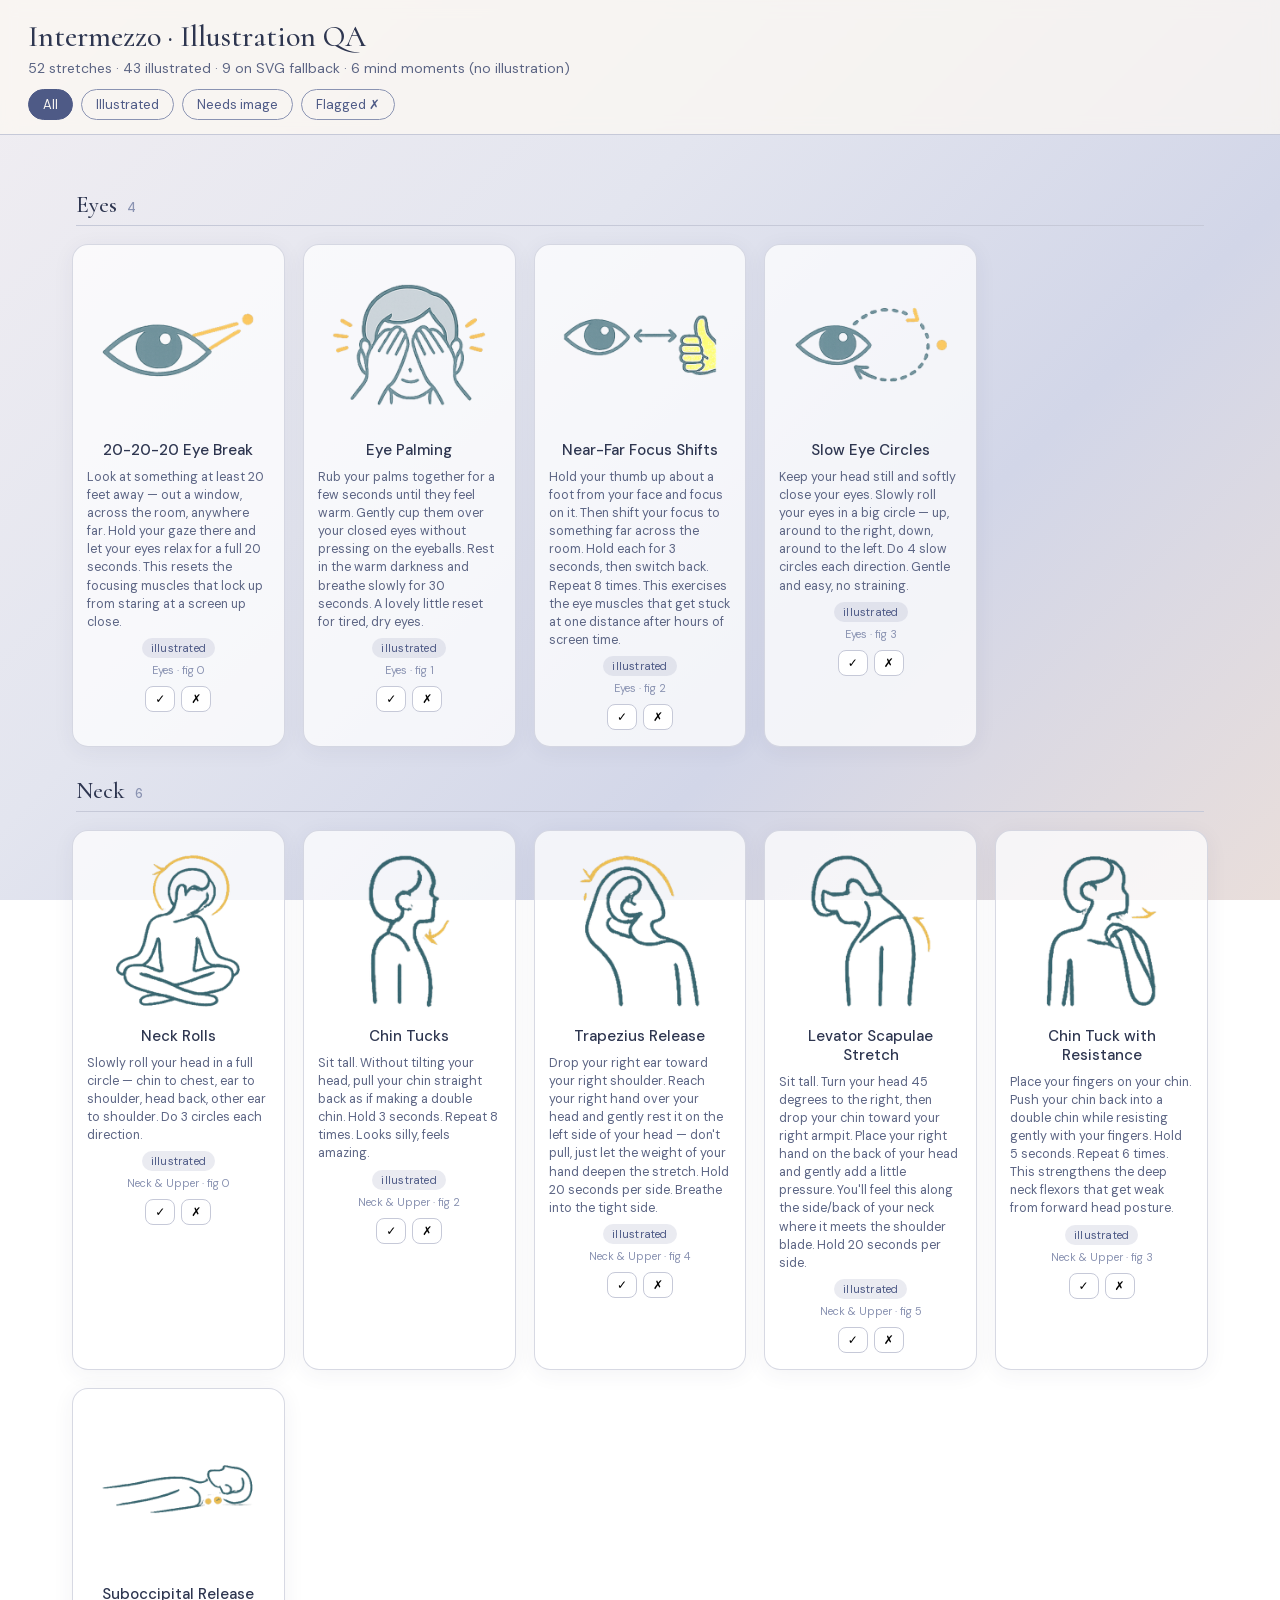
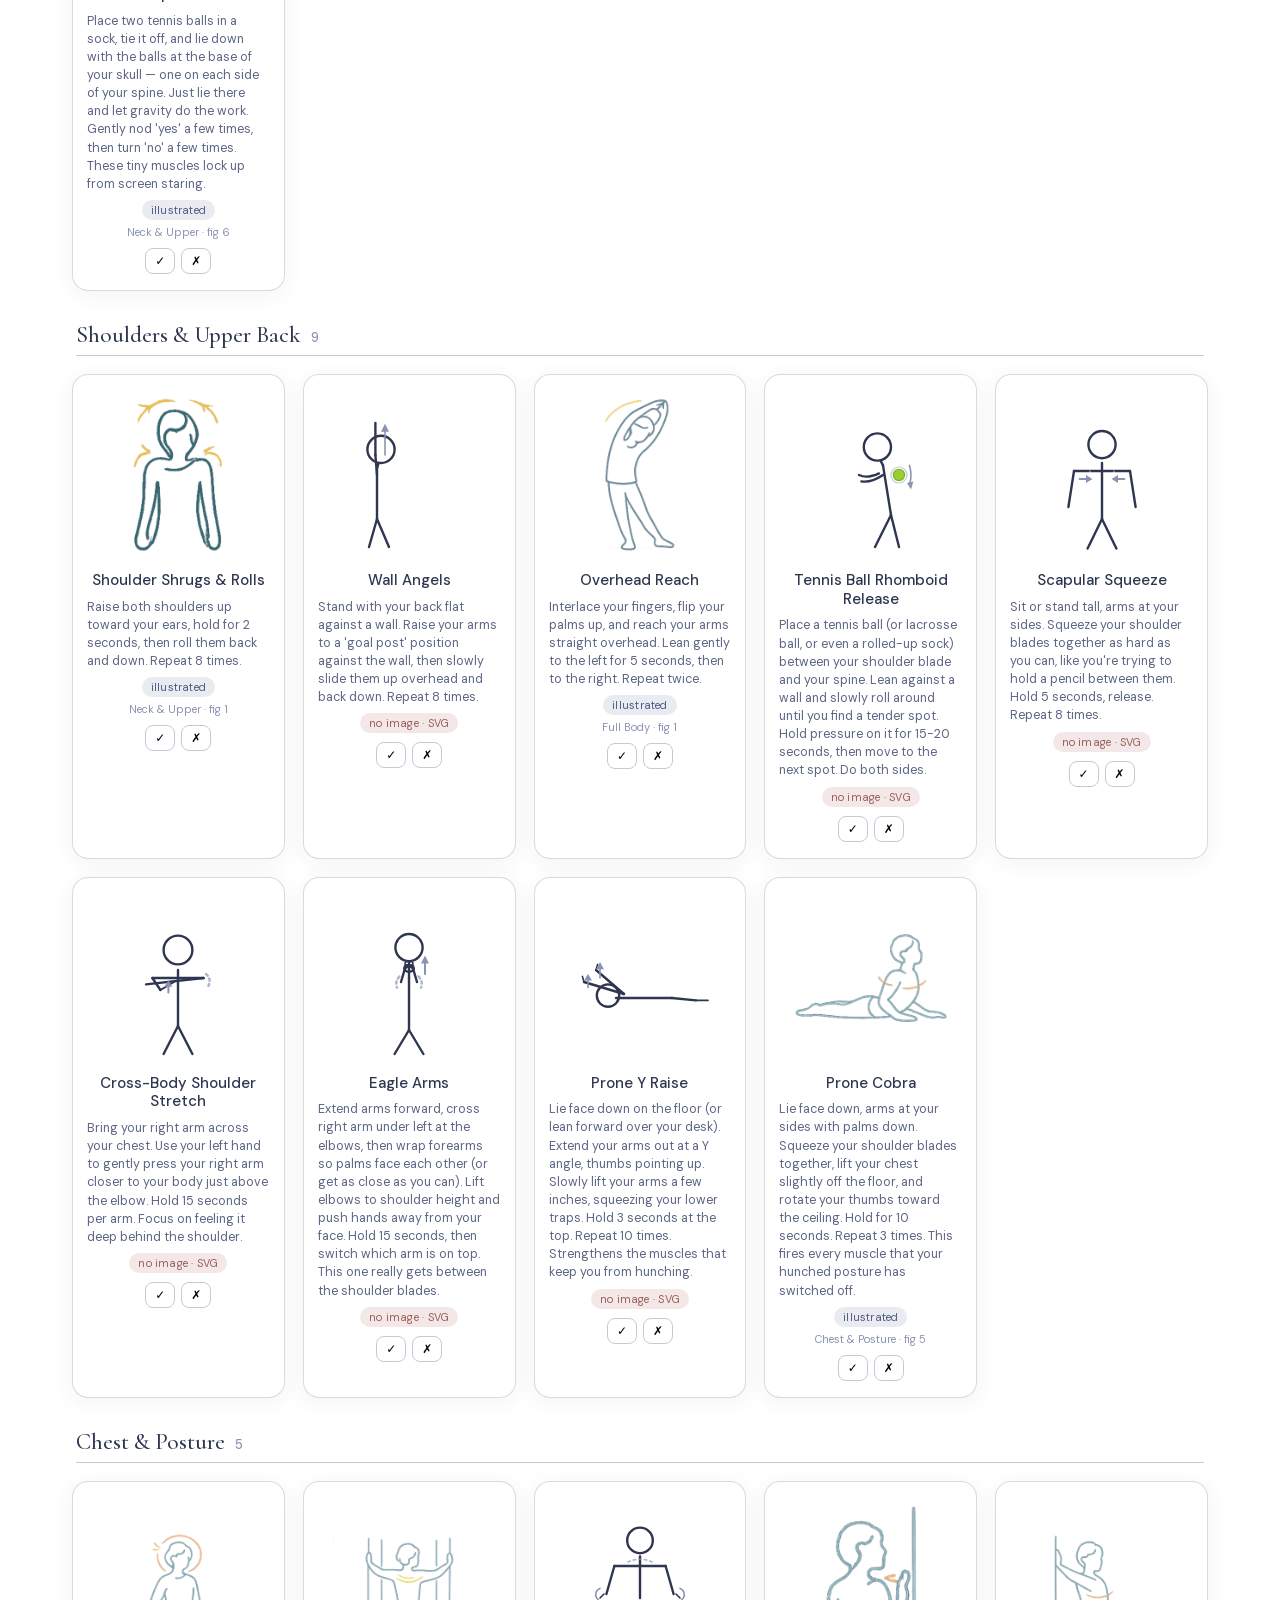
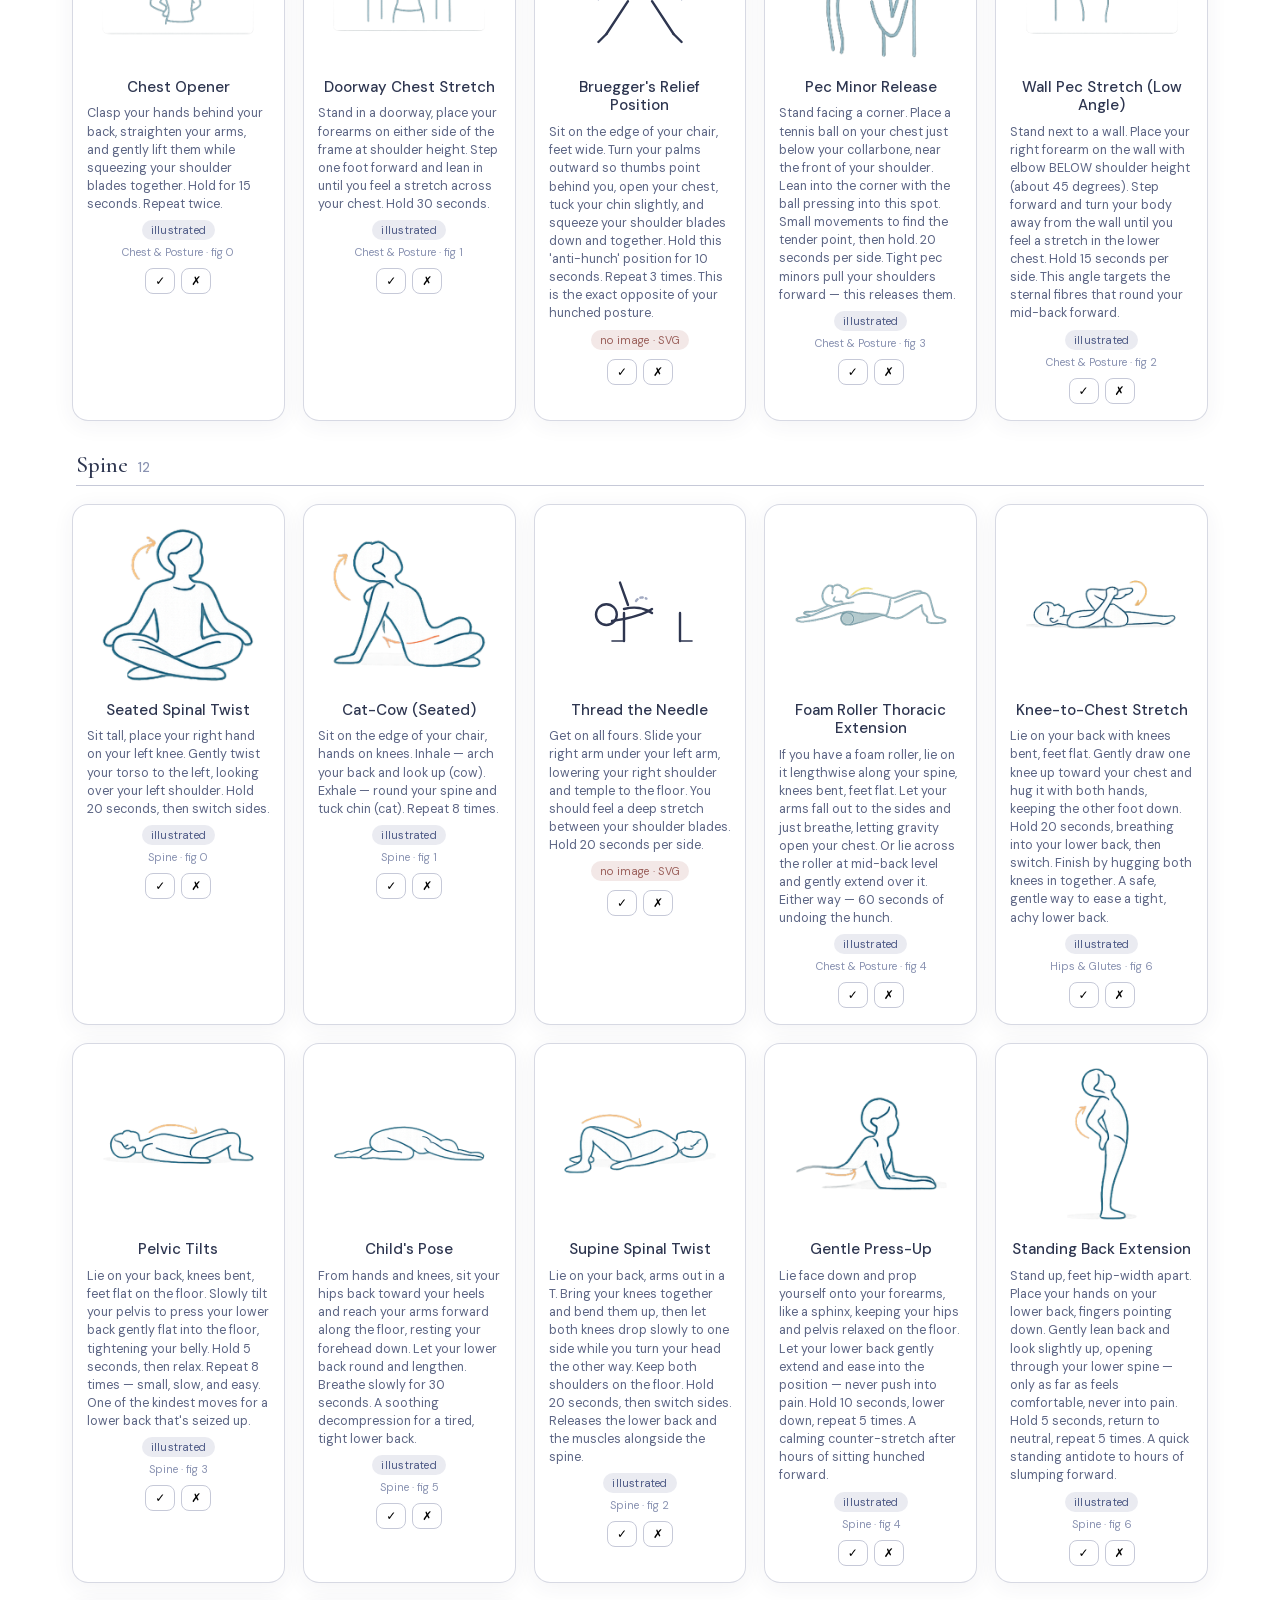
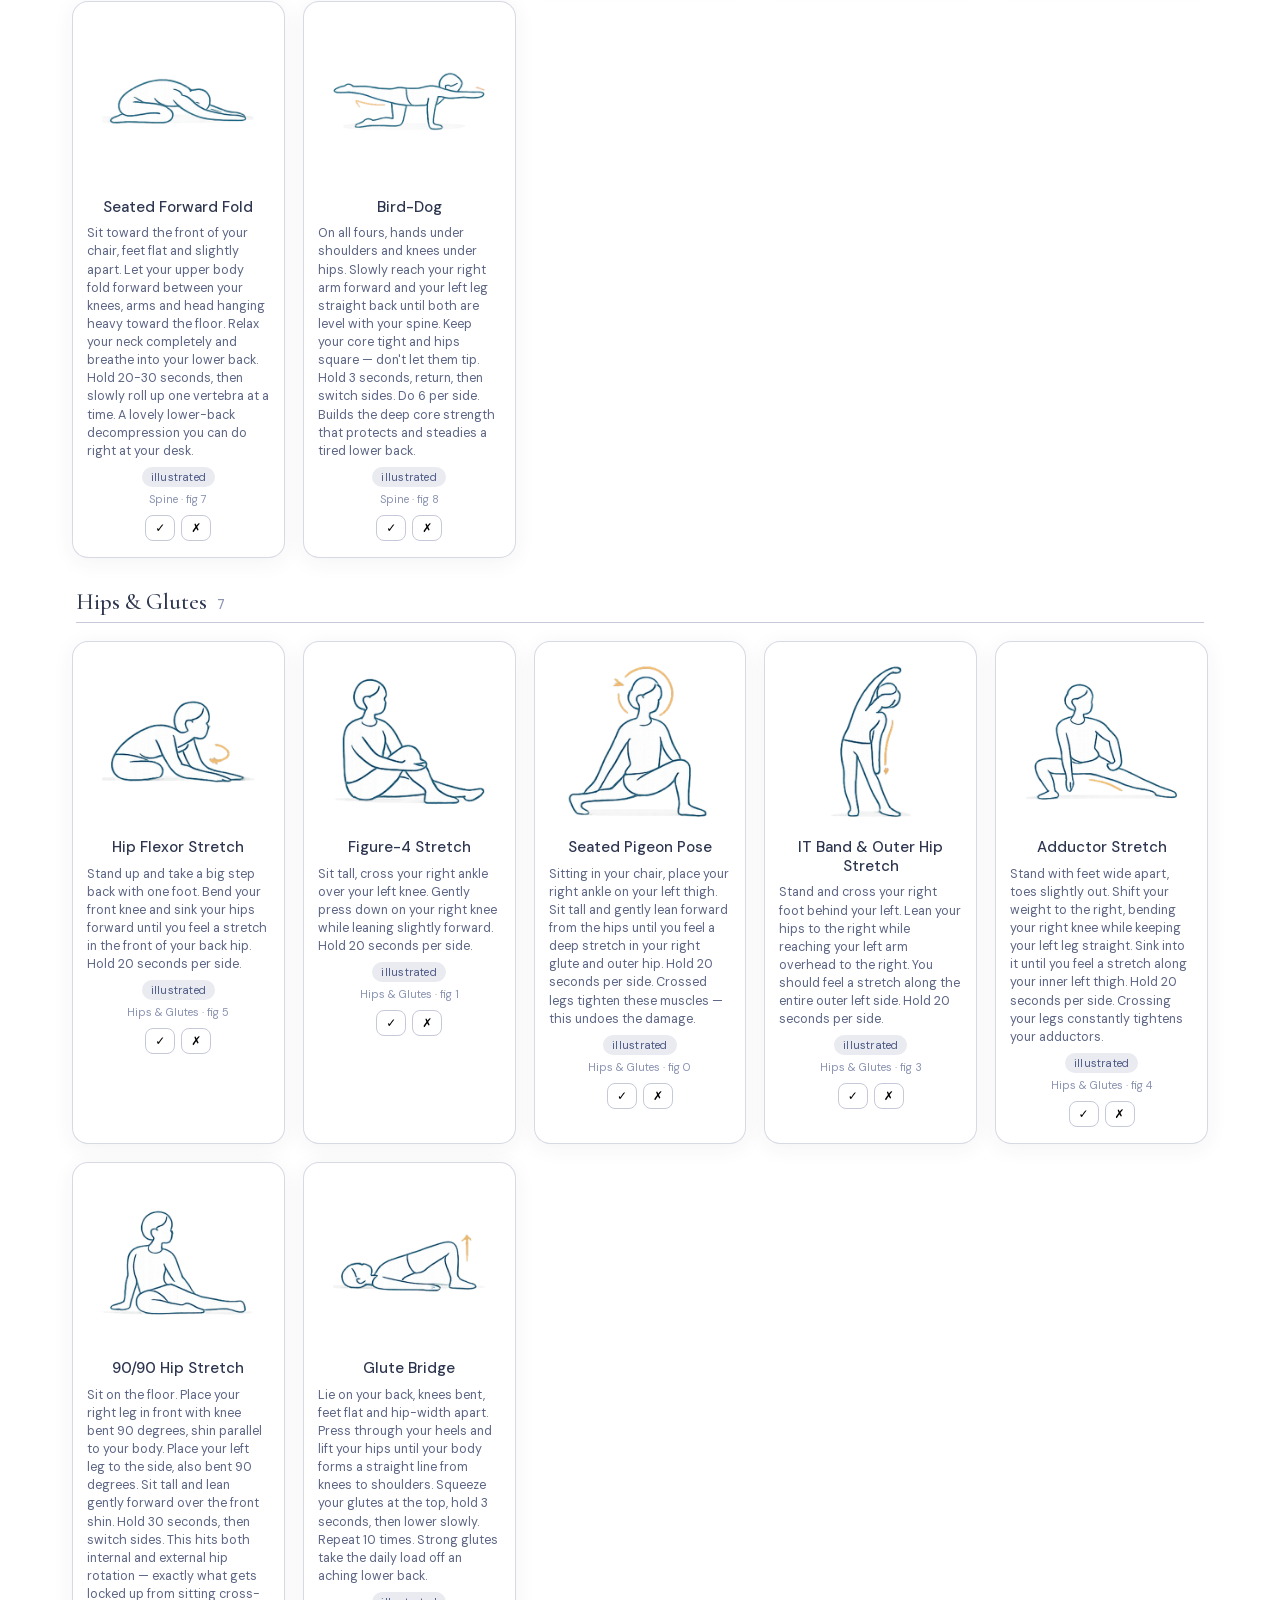
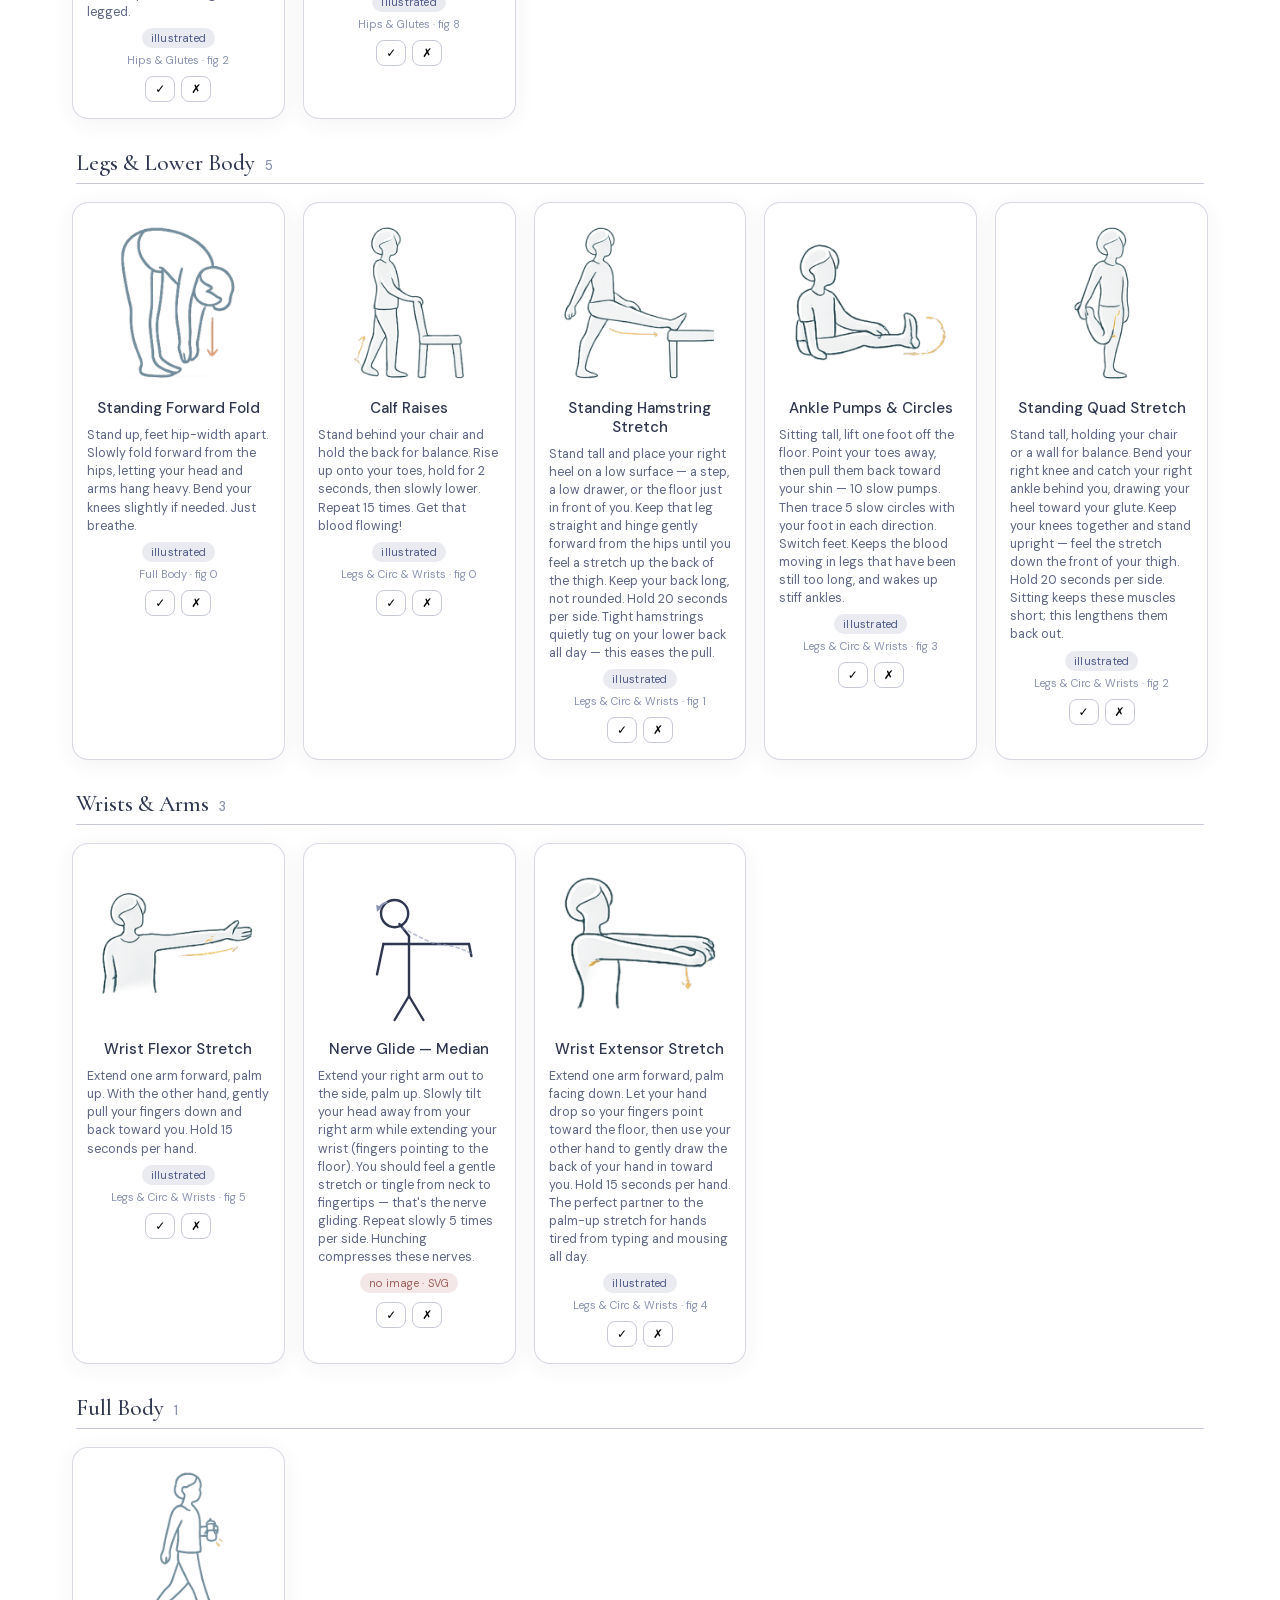
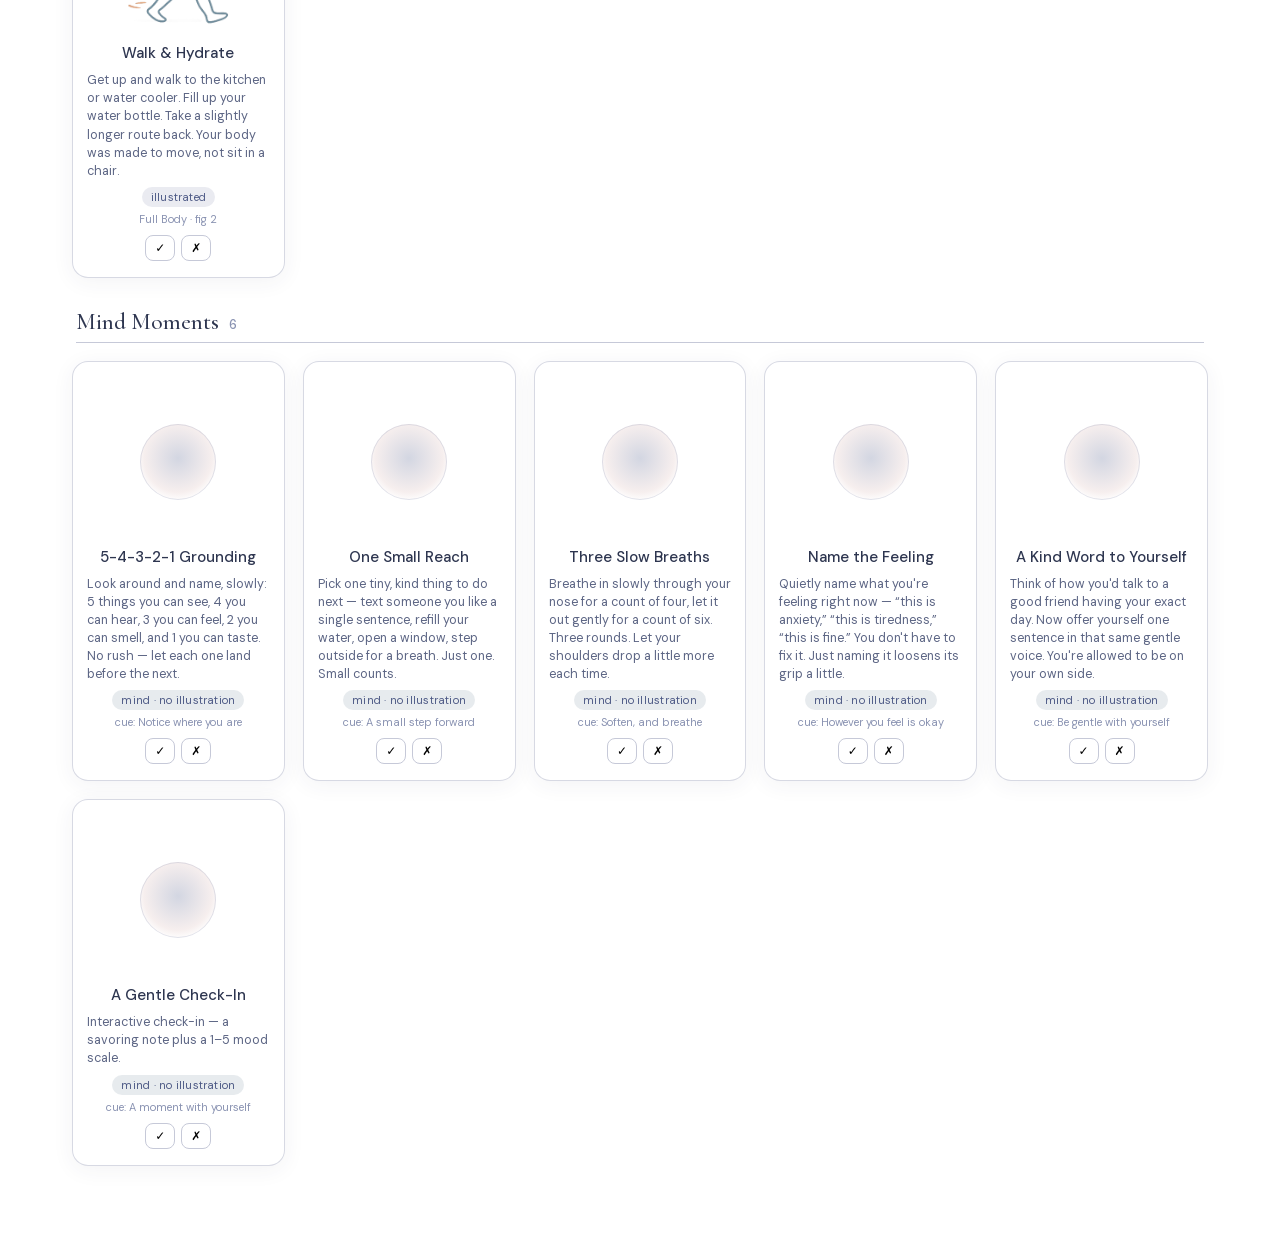
==== gallery.html @ 01edc4a8 "feat: add standalone illustration QA gallery" ====
<!DOCTYPE html>
<html lang="en">
<head>
<meta charset="utf-8">
<meta name="viewport" content="width=device-width, initial-scale=1">
<title>Intermezzo · Illustration QA</title>
<link rel="stylesheet" href="fonts/fonts.css">
<style>
  :root {
    --olive:#2E3650; --sage:#5C6584; --moss:#8A93B2; --forest:#4E5A86;
    --terra:#C08A86; --cream:#FBF8F3; --line:#C6C9D8;
  }
  * { box-sizing:border-box; }
  body {
    margin:0; font-family:'DM Sans',-apple-system,system-ui,sans-serif; color:var(--olive);
    background:linear-gradient(135deg,#F1EEF2 0%,#E3E5EF 38%,#D2D6E8 68%,#E9DEDB 100%);
    background-attachment:fixed; min-height:100vh; padding:0 0 80px;
  }
  header {
    position:sticky; top:0; z-index:5; backdrop-filter:blur(8px);
    background:rgba(251,248,243,0.78); border-bottom:1px solid var(--line);
    padding:18px 28px 14px;
  }
  h1 { font-family:'Cormorant',Georgia,serif; font-weight:500; font-size:30px; margin:0 0 4px; }
  .sub { color:var(--sage); font-size:14px; margin:0; }
  .filters { margin-top:12px; display:flex; gap:8px; flex-wrap:wrap; align-items:center; }
  .filters button {
    font-family:inherit; font-size:13px; cursor:pointer; padding:6px 14px; border-radius:999px;
    border:1px solid var(--moss); background:transparent; color:var(--forest); transition:.15s;
  }
  .filters button.active { background:var(--forest); color:var(--cream); border-color:var(--forest); }
  main { max-width:1180px; margin:0 auto; padding:26px 22px 0; }
  .group-title {
    font-family:'Cormorant',Georgia,serif; font-weight:500; font-size:23px; color:var(--olive);
    margin:30px 4px 4px; display:flex; align-items:baseline; gap:10px;
  }
  .group-title .cnt { font-family:'DM Sans'; font-size:13px; color:var(--moss); }
  .divider { height:1px; background:var(--line); margin:6px 4px 18px; }
  .grid { display:grid; grid-template-columns:repeat(auto-fill,minmax(210px,1fr)); gap:18px; }
  .card {
    background:rgba(255,255,255,0.72); border:1px solid rgba(198,201,216,0.7); border-radius:16px;
    padding:14px 14px 16px; display:flex; flex-direction:column; align-items:center;
    box-shadow:0 4px 22px rgba(46,54,80,0.06);
  }
  .media {
    width:100%; height:172px; display:flex; align-items:center; justify-content:center;
    margin-bottom:10px;
  }
  .media img.stretch-illo { max-width:100%; max-height:100%; object-fit:contain;
    -webkit-user-select:none; user-select:none; }
  .media svg { width:auto; height:100%; max-height:160px; }
  /* match the app's SVG recolour so fallbacks look right */
  .media svg [stroke="white"]{stroke:var(--olive);} .media svg [stroke="#ffd700"]{stroke:var(--moss);}
  .media svg [fill="#ffd700"]{fill:var(--moss);}
  .mind-ph { width:100%; height:172px; display:flex; align-items:center; justify-content:center; }
  .mind-ph .orb { width:76px; height:76px; border-radius:50%;
    background:radial-gradient(circle at 50% 45%, rgba(138,147,178,0.38), rgba(192,138,134,0.14) 60%, transparent 76%);
    box-shadow:0 0 0 1px rgba(138,147,178,0.25) inset; }
  .name { font-size:15px; font-weight:500; text-align:center; line-height:1.25; }
  .desc { margin-top:8px; font-size:12.5px; line-height:1.45; color:var(--sage); text-align:left; }
  .meta { margin-top:7px; display:flex; flex-direction:column; gap:5px; align-items:center; }
  .badge { font-size:11px; padding:3px 9px; border-radius:999px; letter-spacing:.02em; }
  .badge.img { background:rgba(138,147,178,0.18); color:var(--forest); }
  .badge.svg { background:rgba(192,138,134,0.2); color:#9A5F5A; }
  .badge.mind { background:rgba(120,144,160,0.18); color:var(--forest); }
  .srcline { font-size:11px; color:var(--moss); }
  .qa { margin-top:9px; display:flex; gap:6px; }
  .qa button {
    font-family:inherit; font-size:12px; cursor:pointer; width:30px; height:26px; border-radius:8px;
    border:1px solid var(--line); background:#fff; transition:.12s;
  }
  .qa button.ok.on { background:#cfe3d4; border-color:#86b094; }
  .qa button.bad.on { background:#f0cfcd; border-color:#c79b97; }
  .card.flag-bad { outline:2px solid var(--terra); }
  .empty { color:var(--sage); padding:40px; text-align:center; }
</style>
</head>
<body>
<header>
  <h1>Intermezzo · Illustration QA</h1>
  <p class="sub" id="summary"></p>
  <div class="filters">
    <button data-f="all" class="active">All</button>
    <button data-f="img">Illustrated</button>
    <button data-f="svg">Needs image</button>
    <button data-f="flagged">Flagged ✗</button>
    <span class="sub" id="flagcount" style="margin-left:6px"></span>
  </div>
</header>
<main id="root"></main>

<script src="stretch-illustrations.js"></script>
<script>
const ITEMS = [{"name": "Neck Rolls", "area": "NECK", "desc": "Slowly roll your head in a full circle \u2014 chin to chest, ear to shoulder, head back, other ear to shoulder. Do 3 circles each direction.", "mind": false, "src": "Neck & Upper \u00b7 fig 0"}, {"name": "Shoulder Shrugs & Rolls", "area": "SHOULDERS_UPPER_BACK", "desc": "Raise both shoulders up toward your ears, hold for 2 seconds, then roll them back and down. Repeat 8 times.", "mind": false, "src": "Neck & Upper \u00b7 fig 1"}, {"name": "Seated Spinal Twist", "area": "SPINE", "desc": "Sit tall, place your right hand on your left knee. Gently twist your torso to the left, looking over your left shoulder. Hold 20 seconds, then switch sides.", "mind": false, "src": "Spine \u00b7 fig 0"}, {"name": "Chest Opener", "area": "CHEST_POSTURE", "desc": "Clasp your hands behind your back, straighten your arms, and gently lift them while squeezing your shoulder blades together. Hold for 15 seconds. Repeat twice.", "mind": false, "src": "Chest & Posture \u00b7 fig 0"}, {"name": "Wrist Flexor Stretch", "area": "WRISTS_ARMS", "desc": "Extend one arm forward, palm up. With the other hand, gently pull your fingers down and back toward you. Hold 15 seconds per hand.", "mind": false, "src": "Legs & Circ & Wrists \u00b7 fig 5"}, {"name": "Standing Forward Fold", "area": "LOWER_BODY", "desc": "Stand up, feet hip-width apart. Slowly fold forward from the hips, letting your head and arms hang heavy. Bend your knees slightly if needed. Just breathe.", "mind": false, "src": "Full Body \u00b7 fig 0"}, {"name": "Cat-Cow (Seated)", "area": "SPINE", "desc": "Sit on the edge of your chair, hands on knees. Inhale \u2014 arch your back and look up (cow). Exhale \u2014 round your spine and tuck chin (cat). Repeat 8 times.", "mind": false, "src": "Spine \u00b7 fig 1"}, {"name": "Hip Flexor Stretch", "area": "HIPS_GLUTES", "desc": "Stand up and take a big step back with one foot. Bend your front knee and sink your hips forward until you feel a stretch in the front of your back hip. Hold 20 seconds per side.", "mind": false, "src": "Hips & Glutes \u00b7 fig 5"}, {"name": "Chin Tucks", "area": "NECK", "desc": "Sit tall. Without tilting your head, pull your chin straight back as if making a double chin. Hold 3 seconds. Repeat 8 times. Looks silly, feels amazing.", "mind": false, "src": "Neck & Upper \u00b7 fig 2"}, {"name": "Wall Angels", "area": "SHOULDERS_UPPER_BACK", "desc": "Stand with your back flat against a wall. Raise your arms to a 'goal post' position against the wall, then slowly slide them up overhead and back down. Repeat 8 times.", "mind": false, "src": null}, {"name": "Figure-4 Stretch", "area": "HIPS_GLUTES", "desc": "Sit tall, cross your right ankle over your left knee. Gently press down on your right knee while leaning slightly forward. Hold 20 seconds per side.", "mind": false, "src": "Hips & Glutes \u00b7 fig 1"}, {"name": "Doorway Chest Stretch", "area": "CHEST_POSTURE", "desc": "Stand in a doorway, place your forearms on either side of the frame at shoulder height. Step one foot forward and lean in until you feel a stretch across your chest. Hold 30 seconds.", "mind": false, "src": "Chest & Posture \u00b7 fig 1"}, {"name": "Walk & Hydrate", "area": "FULL_BODY", "desc": "Get up and walk to the kitchen or water cooler. Fill up your water bottle. Take a slightly longer route back. Your body was made to move, not sit in a chair.", "mind": false, "src": "Full Body \u00b7 fig 2"}, {"name": "Overhead Reach", "area": "SHOULDERS_UPPER_BACK", "desc": "Interlace your fingers, flip your palms up, and reach your arms straight overhead. Lean gently to the left for 5 seconds, then to the right. Repeat twice.", "mind": false, "src": "Full Body \u00b7 fig 1"}, {"name": "Calf Raises", "area": "LOWER_BODY", "desc": "Stand behind your chair and hold the back for balance. Rise up onto your toes, hold for 2 seconds, then slowly lower. Repeat 15 times. Get that blood flowing!", "mind": false, "src": "Legs & Circ & Wrists \u00b7 fig 0"}, {"name": "Trapezius Release", "area": "NECK", "desc": "Drop your right ear toward your right shoulder. Reach your right hand over your head and gently rest it on the left side of your head \u2014 don't pull, just let the weight of your hand deepen the stretch. Hold 20 seconds per side. Breathe into the tight side.", "mind": false, "src": "Neck & Upper \u00b7 fig 4"}, {"name": "Tennis Ball Rhomboid Release", "area": "SHOULDERS_UPPER_BACK", "desc": "Place a tennis ball (or lacrosse ball, or even a rolled-up sock) between your shoulder blade and your spine. Lean against a wall and slowly roll around until you find a tender spot. Hold pressure on it for 15-20 seconds, then move to the next spot. Do both sides.", "mind": false, "src": null}, {"name": "Scapular Squeeze", "area": "SHOULDERS_UPPER_BACK", "desc": "Sit or stand tall, arms at your sides. Squeeze your shoulder blades together as hard as you can, like you're trying to hold a pencil between them. Hold 5 seconds, release. Repeat 8 times.", "mind": false, "src": null}, {"name": "Thread the Needle", "area": "SPINE", "desc": "Get on all fours. Slide your right arm under your left arm, lowering your right shoulder and temple to the floor. You should feel a deep stretch between your shoulder blades. Hold 20 seconds per side.", "mind": false, "src": null}, {"name": "Cross-Body Shoulder Stretch", "area": "SHOULDERS_UPPER_BACK", "desc": "Bring your right arm across your chest. Use your left hand to gently press your right arm closer to your body just above the elbow. Hold 15 seconds per arm. Focus on feeling it deep behind the shoulder.", "mind": false, "src": null}, {"name": "Eagle Arms", "area": "SHOULDERS_UPPER_BACK", "desc": "Extend arms forward, cross right arm under left at the elbows, then wrap forearms so palms face each other (or get as close as you can). Lift elbows to shoulder height and push hands away from your face. Hold 15 seconds, then switch which arm is on top. This one really gets between the shoulder blades.", "mind": false, "src": null}, {"name": "Levator Scapulae Stretch", "area": "NECK", "desc": "Sit tall. Turn your head 45 degrees to the right, then drop your chin toward your right armpit. Place your right hand on the back of your head and gently add a little pressure. You'll feel this along the side/back of your neck where it meets the shoulder blade. Hold 20 seconds per side.", "mind": false, "src": "Neck & Upper \u00b7 fig 5"}, {"name": "Prone Y Raise", "area": "SHOULDERS_UPPER_BACK", "desc": "Lie face down on the floor (or lean forward over your desk). Extend your arms out at a Y angle, thumbs pointing up. Slowly lift your arms a few inches, squeezing your lower traps. Hold 3 seconds at the top. Repeat 10 times. Strengthens the muscles that keep you from hunching.", "mind": false, "src": null}, {"name": "Bruegger's Relief Position", "area": "CHEST_POSTURE", "desc": "Sit on the edge of your chair, feet wide. Turn your palms outward so thumbs point behind you, open your chest, tuck your chin slightly, and squeeze your shoulder blades down and together. Hold this 'anti-hunch' position for 10 seconds. Repeat 3 times. This is the exact opposite of your hunched posture.", "mind": false, "src": null}, {"name": "Foam Roller Thoracic Extension", "area": "SPINE", "desc": "If you have a foam roller, lie on it lengthwise along your spine, knees bent, feet flat. Let your arms fall out to the sides and just breathe, letting gravity open your chest. Or lie across the roller at mid-back level and gently extend over it. Either way \u2014 60 seconds of undoing the hunch.", "mind": false, "src": "Chest & Posture \u00b7 fig 4"}, {"name": "Pec Minor Release", "area": "CHEST_POSTURE", "desc": "Stand facing a corner. Place a tennis ball on your chest just below your collarbone, near the front of your shoulder. Lean into the corner with the ball pressing into this spot. Small movements to find the tender point, then hold. 20 seconds per side. Tight pec minors pull your shoulders forward \u2014 this releases them.", "mind": false, "src": "Chest & Posture \u00b7 fig 3"}, {"name": "Chin Tuck with Resistance", "area": "NECK", "desc": "Place your fingers on your chin. Push your chin back into a double chin while resisting gently with your fingers. Hold 5 seconds. Repeat 6 times. This strengthens the deep neck flexors that get weak from forward head posture.", "mind": false, "src": "Neck & Upper \u00b7 fig 3"}, {"name": "Suboccipital Release", "area": "NECK", "desc": "Place two tennis balls in a sock, tie it off, and lie down with the balls at the base of your skull \u2014 one on each side of your spine. Just lie there and let gravity do the work. Gently nod 'yes' a few times, then turn 'no' a few times. These tiny muscles lock up from screen staring.", "mind": false, "src": "Neck & Upper \u00b7 fig 6"}, {"name": "Seated Pigeon Pose", "area": "HIPS_GLUTES", "desc": "Sitting in your chair, place your right ankle on your left thigh. Sit tall and gently lean forward from the hips until you feel a deep stretch in your right glute and outer hip. Hold 20 seconds per side. Crossed legs tighten these muscles \u2014 this undoes the damage.", "mind": false, "src": "Hips & Glutes \u00b7 fig 0"}, {"name": "IT Band & Outer Hip Stretch", "area": "HIPS_GLUTES", "desc": "Stand and cross your right foot behind your left. Lean your hips to the right while reaching your left arm overhead to the right. You should feel a stretch along the entire outer left side. Hold 20 seconds per side.", "mind": false, "src": "Hips & Glutes \u00b7 fig 3"}, {"name": "Adductor Stretch", "area": "HIPS_GLUTES", "desc": "Stand with feet wide apart, toes slightly out. Shift your weight to the right, bending your right knee while keeping your left leg straight. Sink into it until you feel a stretch along your inner left thigh. Hold 20 seconds per side. Crossing your legs constantly tightens your adductors.", "mind": false, "src": "Hips & Glutes \u00b7 fig 4"}, {"name": "90/90 Hip Stretch", "area": "HIPS_GLUTES", "desc": "Sit on the floor. Place your right leg in front with knee bent 90 degrees, shin parallel to your body. Place your left leg to the side, also bent 90 degrees. Sit tall and lean gently forward over the front shin. Hold 30 seconds, then switch sides. This hits both internal and external hip rotation \u2014 exactly what gets locked up from sitting cross-legged.", "mind": false, "src": "Hips & Glutes \u00b7 fig 2"}, {"name": "Wall Pec Stretch (Low Angle)", "area": "CHEST_POSTURE", "desc": "Stand next to a wall. Place your right forearm on the wall with elbow BELOW shoulder height (about 45 degrees). Step forward and turn your body away from the wall until you feel a stretch in the lower chest. Hold 15 seconds per side. This angle targets the sternal fibres that round your mid-back forward.", "mind": false, "src": "Chest & Posture \u00b7 fig 2"}, {"name": "Prone Cobra", "area": "SHOULDERS_UPPER_BACK", "desc": "Lie face down, arms at your sides with palms down. Squeeze your shoulder blades together, lift your chest slightly off the floor, and rotate your thumbs toward the ceiling. Hold for 10 seconds. Repeat 3 times. This fires every muscle that your hunched posture has switched off.", "mind": false, "src": "Chest & Posture \u00b7 fig 5"}, {"name": "Nerve Glide \u2014 Median", "area": "WRISTS_ARMS", "desc": "Extend your right arm out to the side, palm up. Slowly tilt your head away from your right arm while extending your wrist (fingers pointing to the floor). You should feel a gentle stretch or tingle from neck to fingertips \u2014 that's the nerve gliding. Repeat slowly 5 times per side. Hunching compresses these nerves.", "mind": false, "src": null}, {"name": "20-20-20 Eye Break", "area": "EYES", "desc": "Look at something at least 20 feet away \u2014 out a window, across the room, anywhere far. Hold your gaze there and let your eyes relax for a full 20 seconds. This resets the focusing muscles that lock up from staring at a screen up close.", "mind": false, "src": "Eyes \u00b7 fig 0"}, {"name": "Eye Palming", "area": "EYES", "desc": "Rub your palms together for a few seconds until they feel warm. Gently cup them over your closed eyes without pressing on the eyeballs. Rest in the warm darkness and breathe slowly for 30 seconds. A lovely little reset for tired, dry eyes.", "mind": false, "src": "Eyes \u00b7 fig 1"}, {"name": "Near-Far Focus Shifts", "area": "EYES", "desc": "Hold your thumb up about a foot from your face and focus on it. Then shift your focus to something far across the room. Hold each for 3 seconds, then switch back. Repeat 8 times. This exercises the eye muscles that get stuck at one distance after hours of screen time.", "mind": false, "src": "Eyes \u00b7 fig 2"}, {"name": "Slow Eye Circles", "area": "EYES", "desc": "Keep your head still and softly close your eyes. Slowly roll your eyes in a big circle \u2014 up, around to the right, down, around to the left. Do 4 slow circles each direction. Gentle and easy, no straining.", "mind": false, "src": "Eyes \u00b7 fig 3"}, {"name": "Knee-to-Chest Stretch", "area": "SPINE", "desc": "Lie on your back with knees bent, feet flat. Gently draw one knee up toward your chest and hug it with both hands, keeping the other foot down. Hold 20 seconds, breathing into your lower back, then switch. Finish by hugging both knees in together. A safe, gentle way to ease a tight, achy lower back.", "mind": false, "src": "Hips & Glutes \u00b7 fig 6"}, {"name": "Pelvic Tilts", "area": "SPINE", "desc": "Lie on your back, knees bent, feet flat on the floor. Slowly tilt your pelvis to press your lower back gently flat into the floor, tightening your belly. Hold 5 seconds, then relax. Repeat 8 times \u2014 small, slow, and easy. One of the kindest moves for a lower back that's seized up.", "mind": false, "src": "Spine \u00b7 fig 3"}, {"name": "Child's Pose", "area": "SPINE", "desc": "From hands and knees, sit your hips back toward your heels and reach your arms forward along the floor, resting your forehead down. Let your lower back round and lengthen. Breathe slowly for 30 seconds. A soothing decompression for a tired, tight lower back.", "mind": false, "src": "Spine \u00b7 fig 5"}, {"name": "Supine Spinal Twist", "area": "SPINE", "desc": "Lie on your back, arms out in a T. Bring your knees together and bend them up, then let both knees drop slowly to one side while you turn your head the other way. Keep both shoulders on the floor. Hold 20 seconds, then switch sides. Releases the lower back and the muscles alongside the spine.", "mind": false, "src": "Spine \u00b7 fig 2"}, {"name": "Gentle Press-Up", "area": "SPINE", "desc": "Lie face down and prop yourself onto your forearms, like a sphinx, keeping your hips and pelvis relaxed on the floor. Let your lower back gently extend and ease into the position \u2014 never push into pain. Hold 10 seconds, lower down, repeat 5 times. A calming counter-stretch after hours of sitting hunched forward.", "mind": false, "src": "Spine \u00b7 fig 4"}, {"name": "Standing Back Extension", "area": "SPINE", "desc": "Stand up, feet hip-width apart. Place your hands on your lower back, fingers pointing down. Gently lean back and look slightly up, opening through your lower spine \u2014 only as far as feels comfortable, never into pain. Hold 5 seconds, return to neutral, repeat 5 times. A quick standing antidote to hours of slumping forward.", "mind": false, "src": "Spine \u00b7 fig 6"}, {"name": "Seated Forward Fold", "area": "SPINE", "desc": "Sit toward the front of your chair, feet flat and slightly apart. Let your upper body fold forward between your knees, arms and head hanging heavy toward the floor. Relax your neck completely and breathe into your lower back. Hold 20-30 seconds, then slowly roll up one vertebra at a time. A lovely lower-back decompression you can do right at your desk.", "mind": false, "src": "Spine \u00b7 fig 7"}, {"name": "Bird-Dog", "area": "SPINE", "desc": "On all fours, hands under shoulders and knees under hips. Slowly reach your right arm forward and your left leg straight back until both are level with your spine. Keep your core tight and hips square \u2014 don't let them tip. Hold 3 seconds, return, then switch sides. Do 6 per side. Builds the deep core strength that protects and steadies a tired lower back.", "mind": false, "src": "Spine \u00b7 fig 8"}, {"name": "Glute Bridge", "area": "HIPS_GLUTES", "desc": "Lie on your back, knees bent, feet flat and hip-width apart. Press through your heels and lift your hips until your body forms a straight line from knees to shoulders. Squeeze your glutes at the top, hold 3 seconds, then lower slowly. Repeat 10 times. Strong glutes take the daily load off an aching lower back.", "mind": false, "src": "Hips & Glutes \u00b7 fig 8"}, {"name": "Standing Hamstring Stretch", "area": "LOWER_BODY", "desc": "Stand tall and place your right heel on a low surface \u2014 a step, a low drawer, or the floor just in front of you. Keep that leg straight and hinge gently forward from the hips until you feel a stretch up the back of the thigh. Keep your back long, not rounded. Hold 20 seconds per side. Tight hamstrings quietly tug on your lower back all day \u2014 this eases the pull.", "mind": false, "src": "Legs & Circ & Wrists \u00b7 fig 1"}, {"name": "Wrist Extensor Stretch", "area": "WRISTS_ARMS", "desc": "Extend one arm forward, palm facing down. Let your hand drop so your fingers point toward the floor, then use your other hand to gently draw the back of your hand in toward you. Hold 15 seconds per hand. The perfect partner to the palm-up stretch for hands tired from typing and mousing all day.", "mind": false, "src": "Legs & Circ & Wrists \u00b7 fig 4"}, {"name": "Ankle Pumps & Circles", "area": "LOWER_BODY", "desc": "Sitting tall, lift one foot off the floor. Point your toes away, then pull them back toward your shin \u2014 10 slow pumps. Then trace 5 slow circles with your foot in each direction. Switch feet. Keeps the blood moving in legs that have been still too long, and wakes up stiff ankles.", "mind": false, "src": "Legs & Circ & Wrists \u00b7 fig 3"}, {"name": "Standing Quad Stretch", "area": "LOWER_BODY", "desc": "Stand tall, holding your chair or a wall for balance. Bend your right knee and catch your right ankle behind you, drawing your heel toward your glute. Keep your knees together and stand upright \u2014 feel the stretch down the front of your thigh. Hold 20 seconds per side. Sitting keeps these muscles short; this lengthens them back out.", "mind": false, "src": "Legs & Circ & Wrists \u00b7 fig 2"}, {"name": "5-4-3-2-1 Grounding", "area": "MIND", "desc": "Look around and name, slowly: 5 things you can see, 4 you can hear, 3 you can feel, 2 you can smell, and 1 you can taste. No rush \u2014 let each one land before the next.", "mind": true, "src": "Notice where you are"}, {"name": "One Small Reach", "area": "MIND", "desc": "Pick one tiny, kind thing to do next \u2014 text someone you like a single sentence, refill your water, open a window, step outside for a breath. Just one. Small counts.", "mind": true, "src": "A small step forward"}, {"name": "Three Slow Breaths", "area": "MIND", "desc": "Breathe in slowly through your nose for a count of four, let it out gently for a count of six. Three rounds. Let your shoulders drop a little more each time.", "mind": true, "src": "Soften, and breathe"}, {"name": "Name the Feeling", "area": "MIND", "desc": "Quietly name what you're feeling right now \u2014 \u201cthis is anxiety,\u201d \u201cthis is tiredness,\u201d \u201cthis is fine.\u201d You don't have to fix it. Just naming it loosens its grip a little.", "mind": true, "src": "However you feel is okay"}, {"name": "A Kind Word to Yourself", "area": "MIND", "desc": "Think of how you'd talk to a good friend having your exact day. Now offer yourself one sentence in that same gentle voice. You're allowed to be on your own side.", "mind": true, "src": "Be gentle with yourself"}, {"name": "A Gentle Check-In", "area": "MIND", "desc": "Interactive check-in \u2014 a savoring note plus a 1\u20135 mood scale.", "mind": true, "src": "A moment with yourself"}];
const AREA_LABEL = {"EYES": "Eyes", "NECK": "Neck", "SHOULDERS_UPPER_BACK": "Shoulders & Upper Back", "CHEST_POSTURE": "Chest & Posture", "SPINE": "Spine", "HIPS_GLUTES": "Hips & Glutes", "LOWER_BODY": "Legs & Lower Body", "WRISTS_ARMS": "Wrists & Arms", "FULL_BODY": "Full Body", "MIND": "Mind Moments"};
const AREA_ORDER = ["EYES", "NECK", "SHOULDERS_UPPER_BACK", "CHEST_POSTURE", "SPINE", "HIPS_GLUTES", "LOWER_BODY", "WRISTS_ARMS", "FULL_BODY", "MIND"];
const flags = JSON.parse(localStorage.getItem('imz_qa_flags')||'{}'); // name -> 'ok'|'bad'
let filter = 'all';

function hasImg(name){ return STRETCH_IMAGE_SLUGS.has(stretchSlug(name)); }
function esc(s){ return (s||'').replace(/&/g,'&amp;').replace(/</g,'&lt;').replace(/>/g,'&gt;'); }

function saveFlags(){ localStorage.setItem('imz_qa_flags', JSON.stringify(flags)); render(); }

function render(){
  const root = document.getElementById('root'); root.innerHTML='';
  const stretches = ITEMS.filter(i=>!i.mind), mind = ITEMS.filter(i=>i.mind);
  const imgs = stretches.filter(i=>hasImg(i.name)).length;
  document.getElementById('summary').textContent =
    `${stretches.length} stretches · ${imgs} illustrated · ${stretches.length-imgs} on SVG fallback · ${mind.length} mind moments (no illustration)`;
  const bad = Object.values(flags).filter(v=>v==='bad').length;
  document.getElementById('flagcount').textContent = bad ? `${bad} flagged for regen` : '';
  let shown=0;
  for(const area of AREA_ORDER){
    let list = ITEMS.filter(i=>i.area===area);
    list = list.filter(i=>{
      if(filter==='img') return !i.mind && hasImg(i.name);
      if(filter==='svg') return !i.mind && !hasImg(i.name);
      if(filter==='flagged') return flags[i.name]==='bad';
      return true;
    });
    if(!list.length) continue;
    const t=document.createElement('div'); t.className='group-title';
    t.innerHTML = `${AREA_LABEL[area]||area} <span class="cnt">${list.length}</span>`;
    root.appendChild(t);
    const d=document.createElement('div'); d.className='divider'; root.appendChild(d);
    const g=document.createElement('div'); g.className='grid';
    for(const it of list){
      shown++;
      const has=hasImg(it.name);
      const card=document.createElement('div'); card.className='card'+(flags[it.name]==='bad'?' flag-bad':'');
      const media = it.mind ? `<div class="mind-ph"><span class="orb"></span></div>`
                            : `<div class="media">${getStretchVisual(it.name)}</div>`;
      const badge = it.mind ? `<span class="badge mind">mind · no illustration</span>`
                            : `<span class="badge ${has?'img':'svg'}">${has?'illustrated':'no image · SVG'}</span>`;
      card.innerHTML = `
        ${media}
        <div class="name">${it.name}</div>
        <div class="desc">${esc(it.desc)}</div>
        <div class="meta">
          ${badge}
          ${it.src?`<span class="srcline">${it.mind?'cue: ':''}${esc(it.src)}</span>`:''}
        </div>
        <div class="qa">
          <button class="ok ${flags[it.name]==='ok'?'on':''}" title="looks good">✓</button>
          <button class="bad ${flags[it.name]==='bad'?'on':''}" title="wrong / regenerate">✗</button>
        </div>`;
      const [okB,badB]=card.querySelectorAll('.qa button');
      okB.onclick=()=>{ flags[it.name]= flags[it.name]==='ok'?undefined:'ok'; saveFlags(); };
      badB.onclick=()=>{ flags[it.name]= flags[it.name]==='bad'?undefined:'bad'; saveFlags(); };
      g.appendChild(card);
    }
    root.appendChild(g);
  }
  if(!shown){ const e=document.createElement('div'); e.className='empty'; e.textContent='Nothing here for this filter.'; root.appendChild(e); }
}
document.querySelectorAll('.filters button').forEach(b=>{
  b.onclick=()=>{ filter=b.dataset.f; document.querySelectorAll('.filters button').forEach(x=>x.classList.remove('active')); b.classList.add('active'); render(); };
});
render();
</script>
</body>
</html>
---- fonts/fonts.css ----
@font-face {
  font-family: 'Cormorant';
  font-style: normal;
  font-weight: 300;
  font-display: swap;
  src: url('cormorant.woff2') format('woff2');
}
@font-face {
  font-family: 'Cormorant';
  font-style: normal;
  font-weight: 400;
  font-display: swap;
  src: url('cormorant.woff2') format('woff2');
}
@font-face {
  font-family: 'Cormorant';
  font-style: normal;
  font-weight: 500;
  font-display: swap;
  src: url('cormorant.woff2') format('woff2');
}
@font-face {
  font-family: 'DM Sans';
  font-style: normal;
  font-weight: 400;
  font-display: swap;
  src: url('dm-sans.woff2') format('woff2');
}
@font-face {
  font-family: 'DM Sans';
  font-style: normal;
  font-weight: 500;
  font-display: swap;
  src: url('dm-sans.woff2') format('woff2');
}
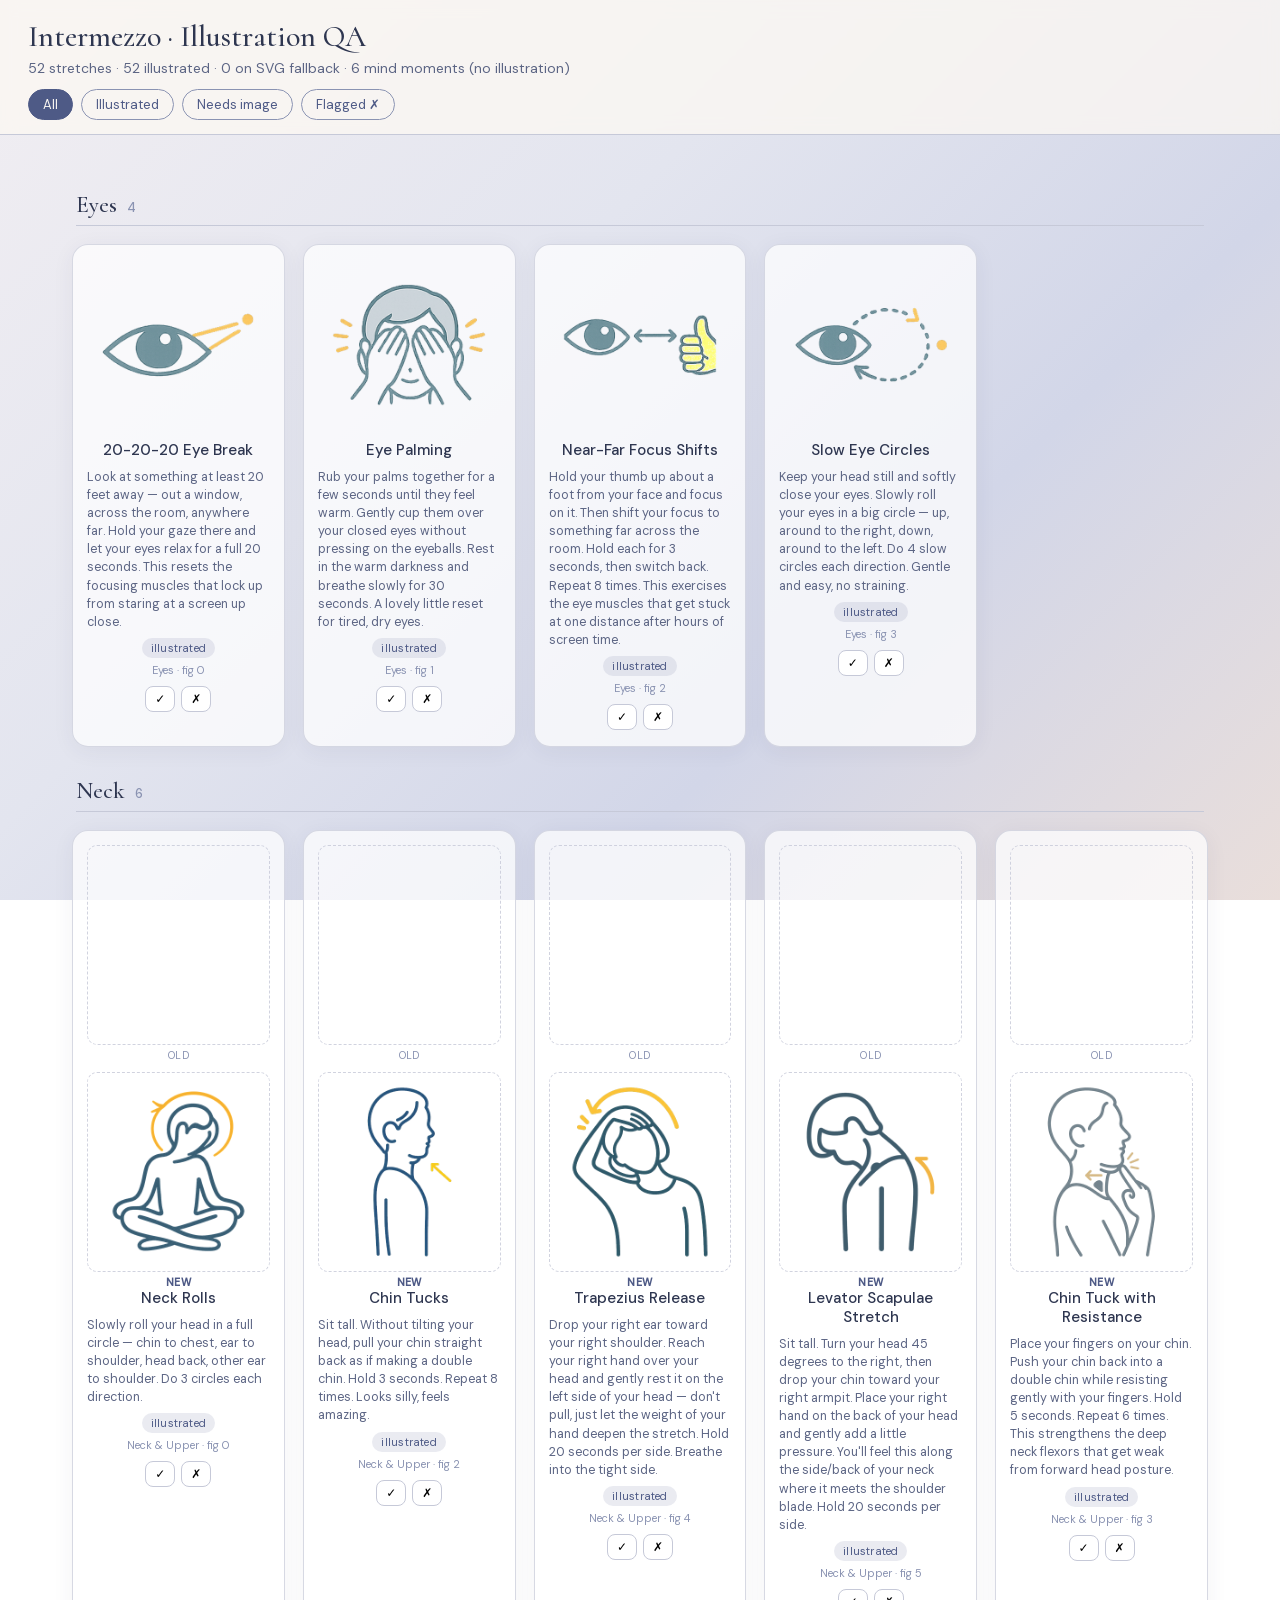
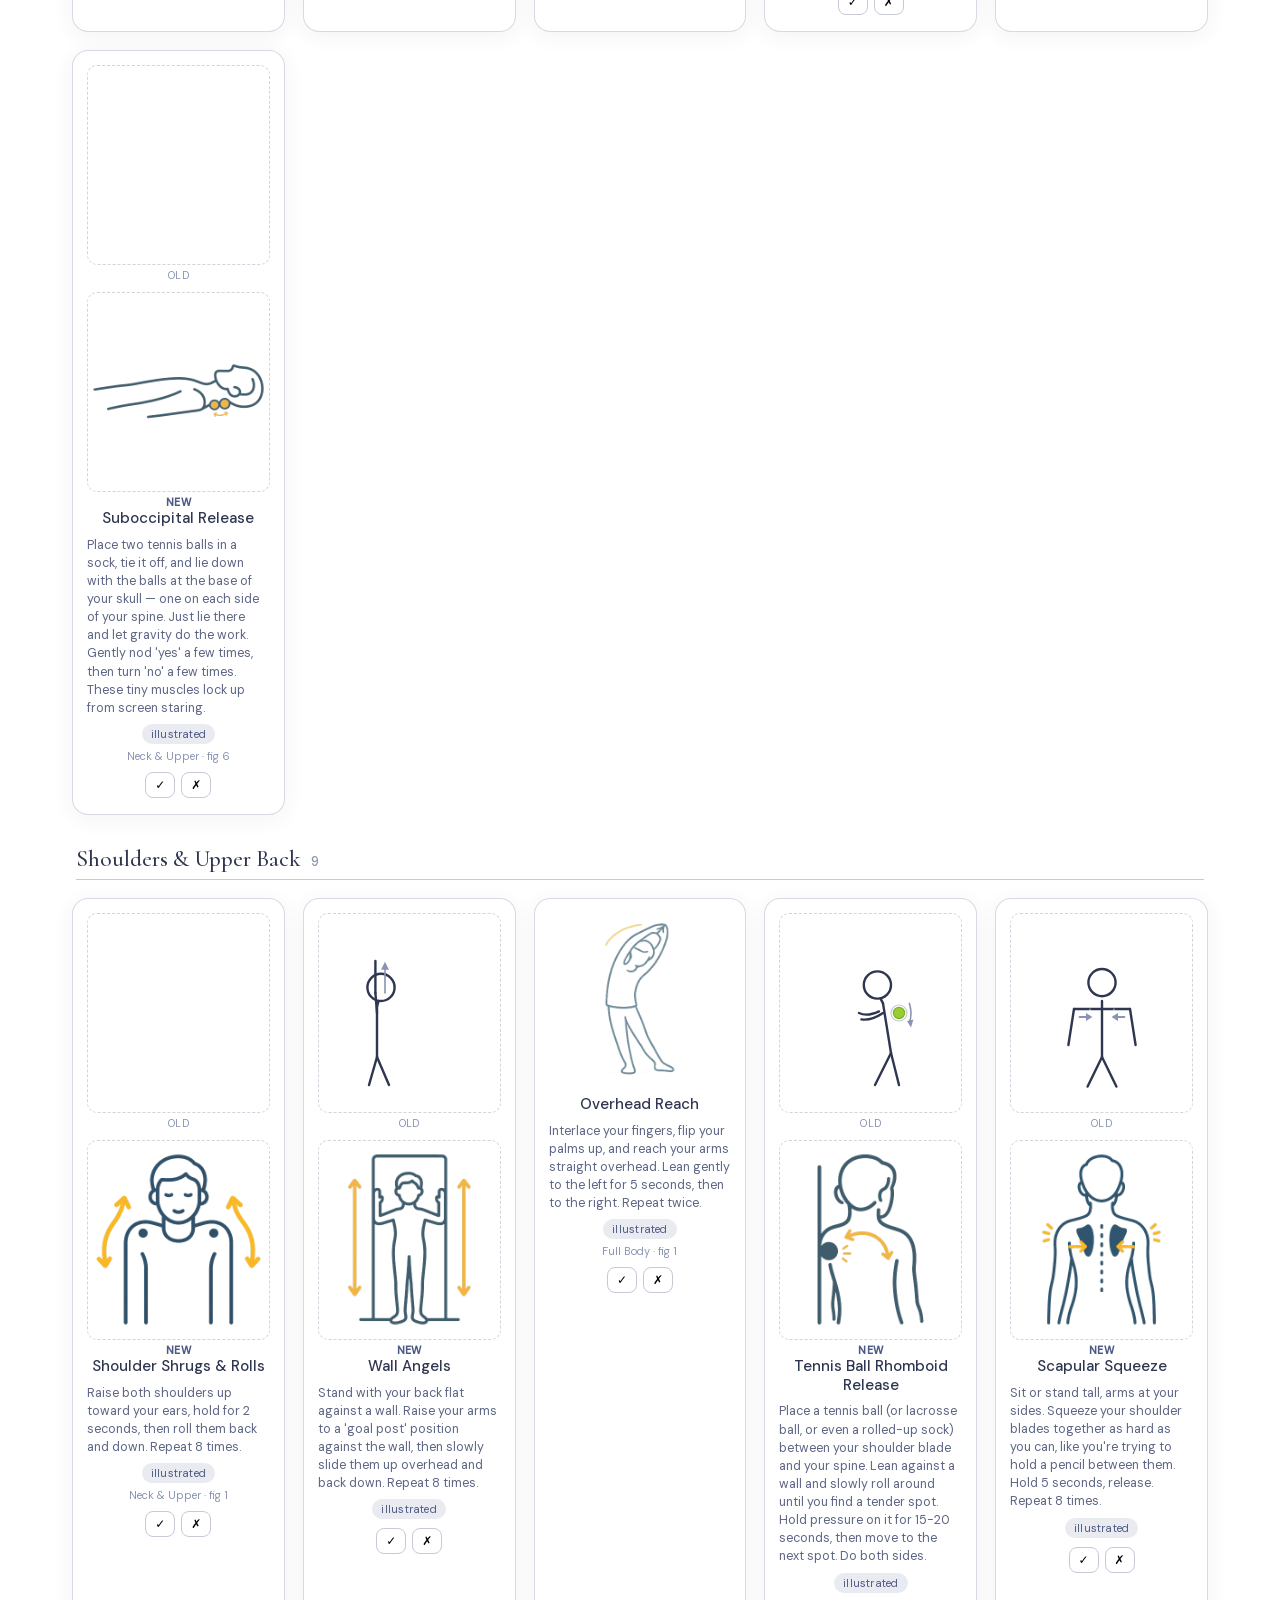
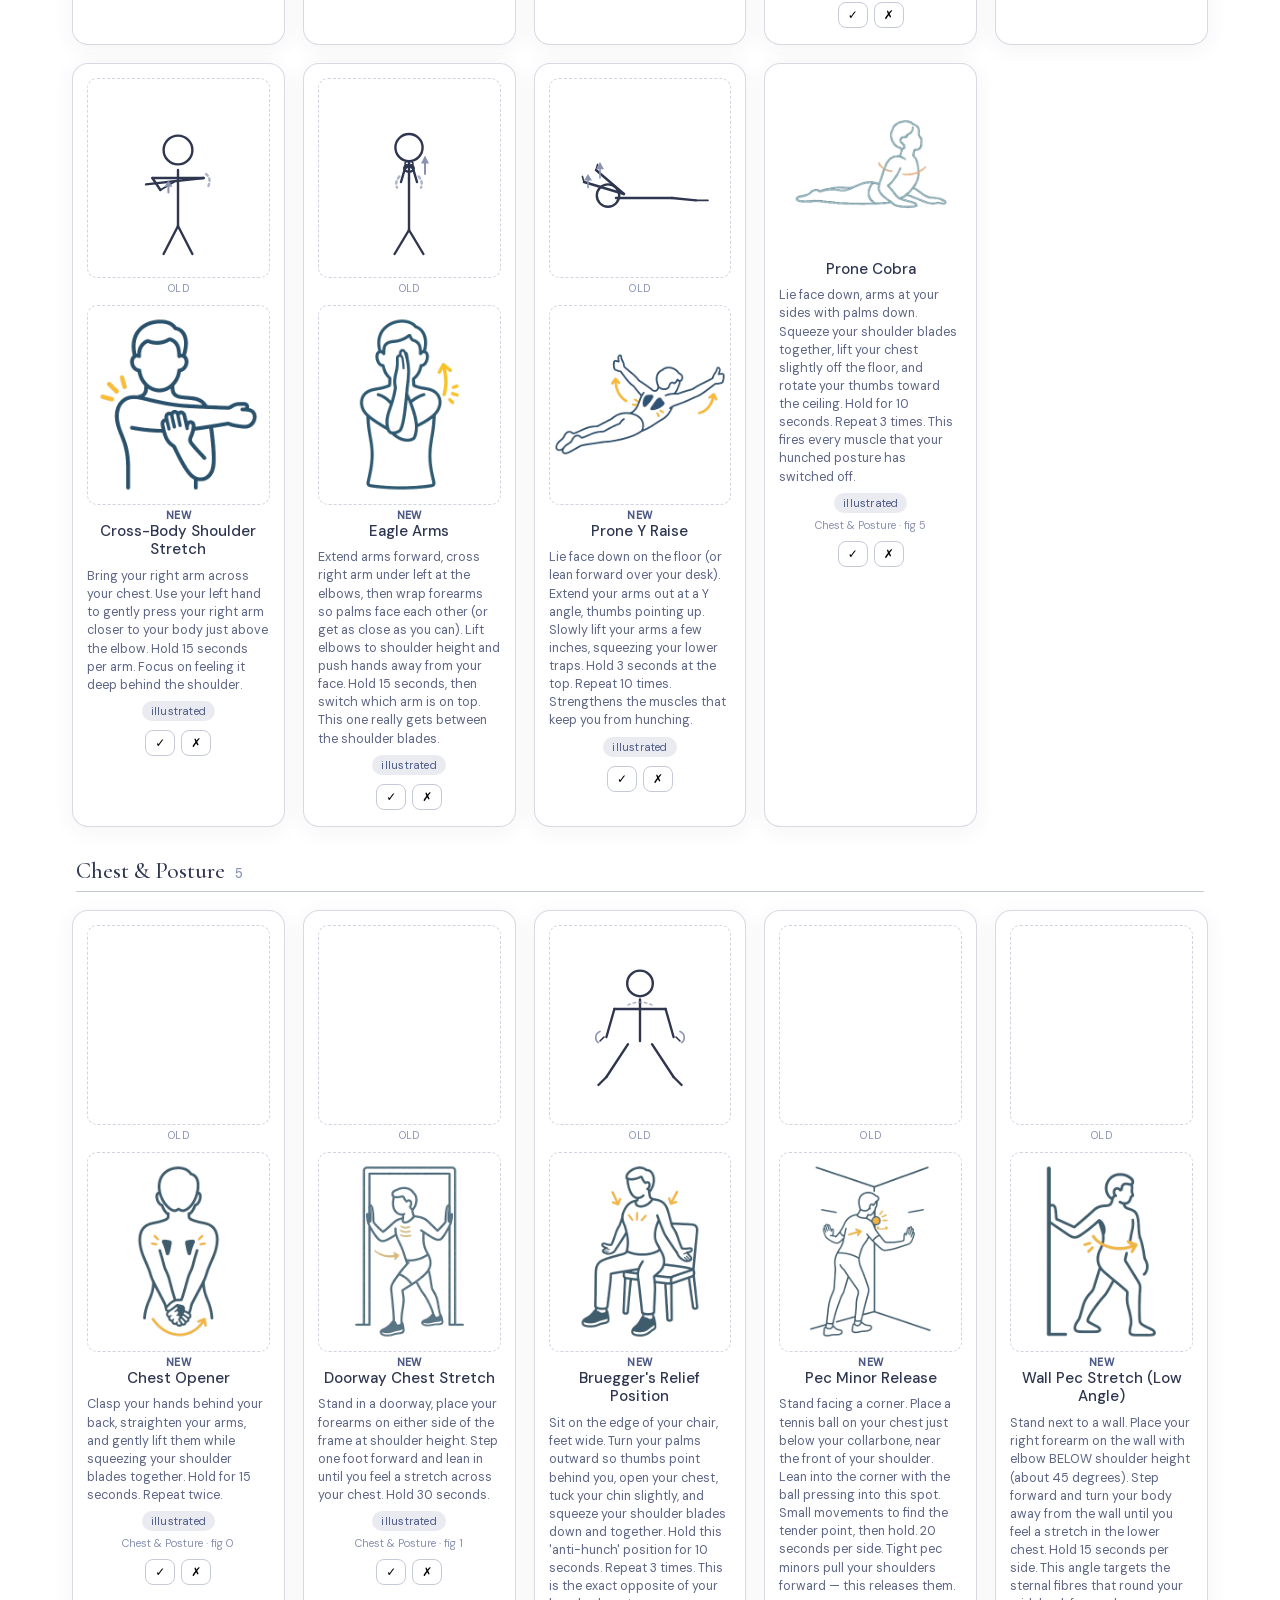
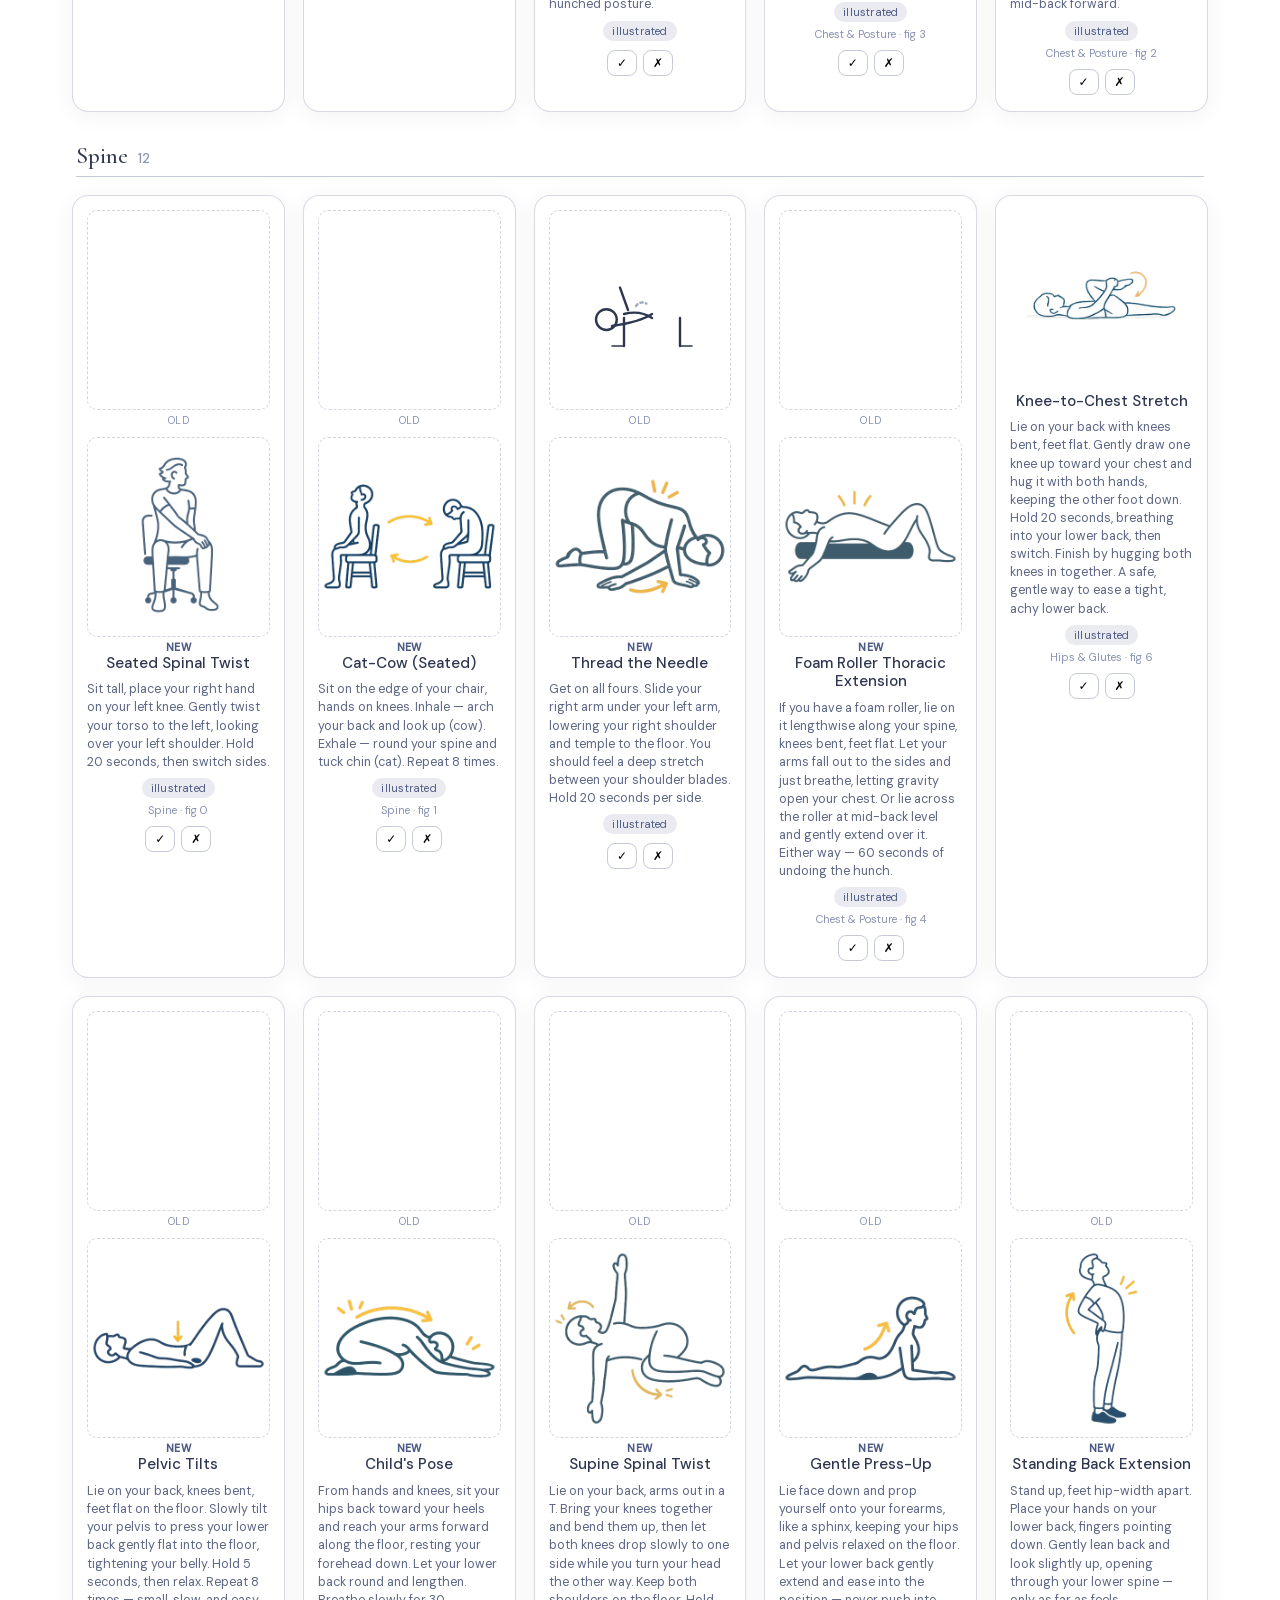
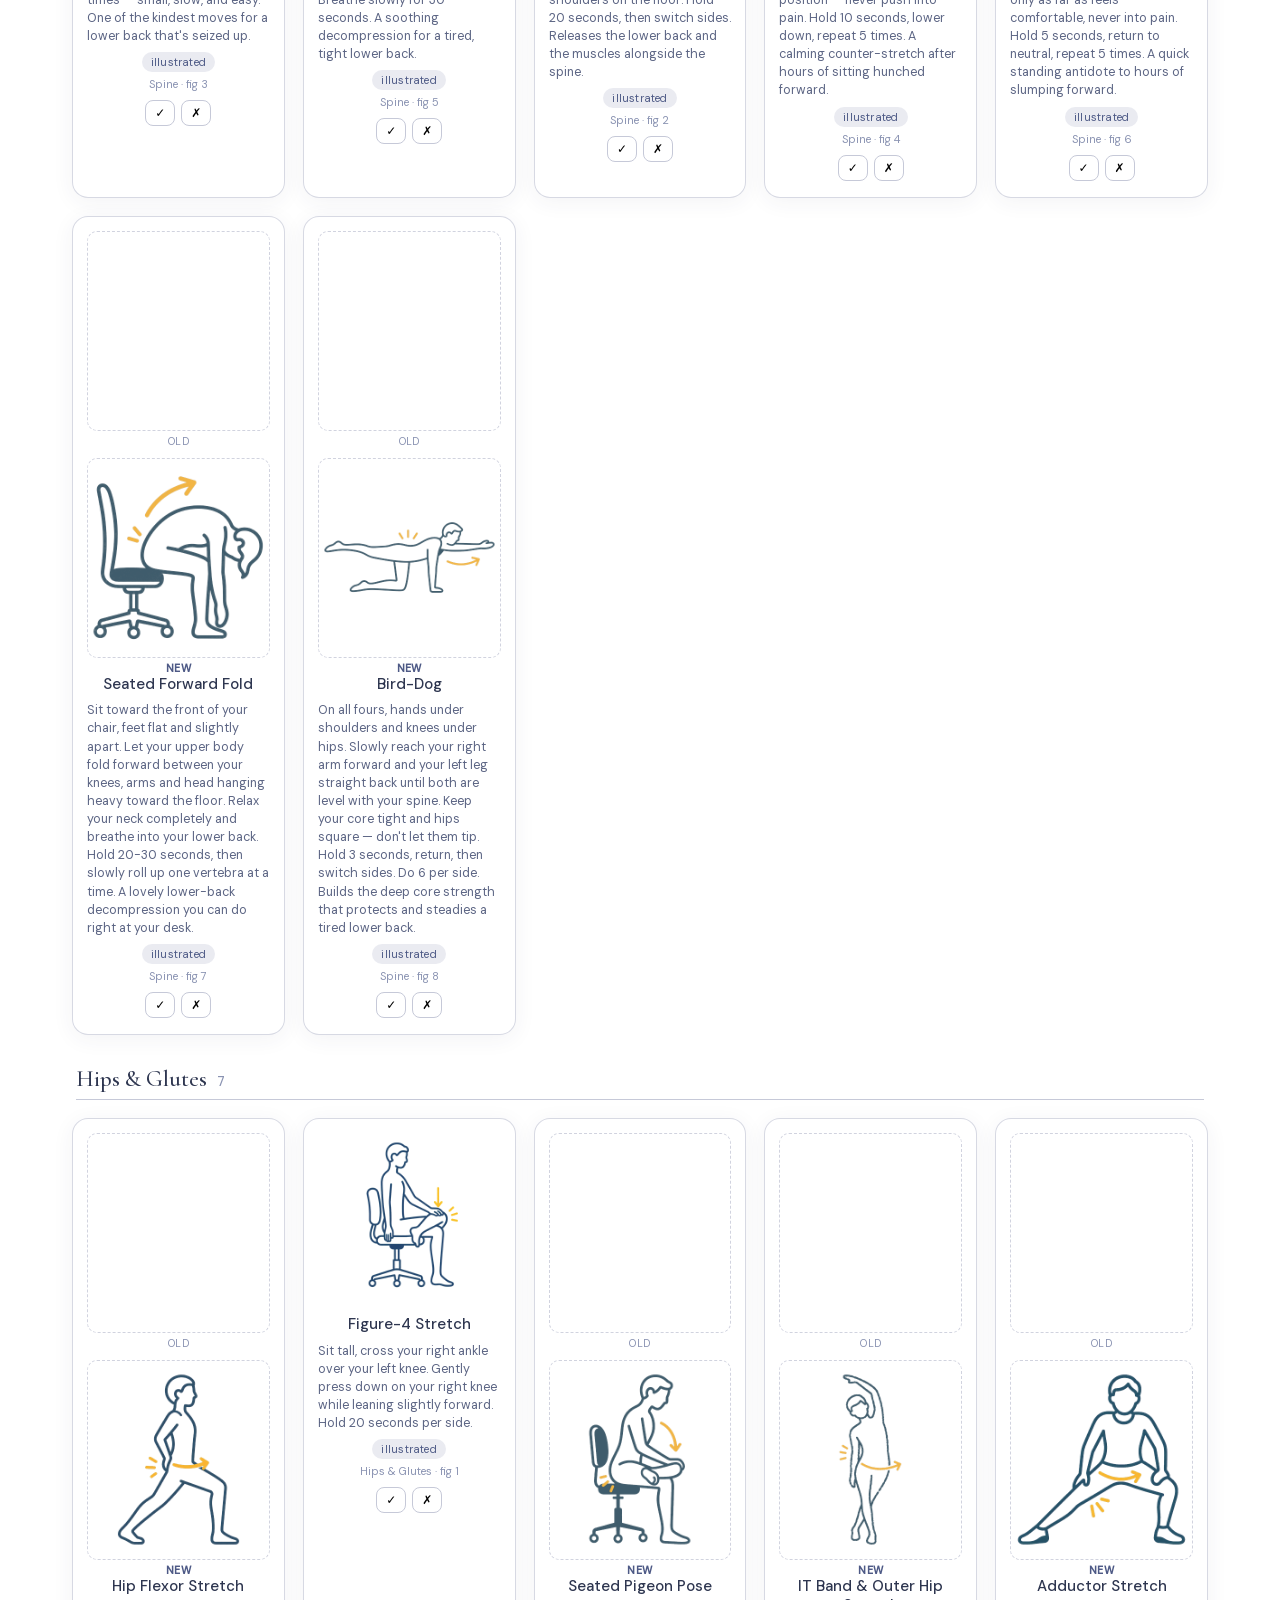
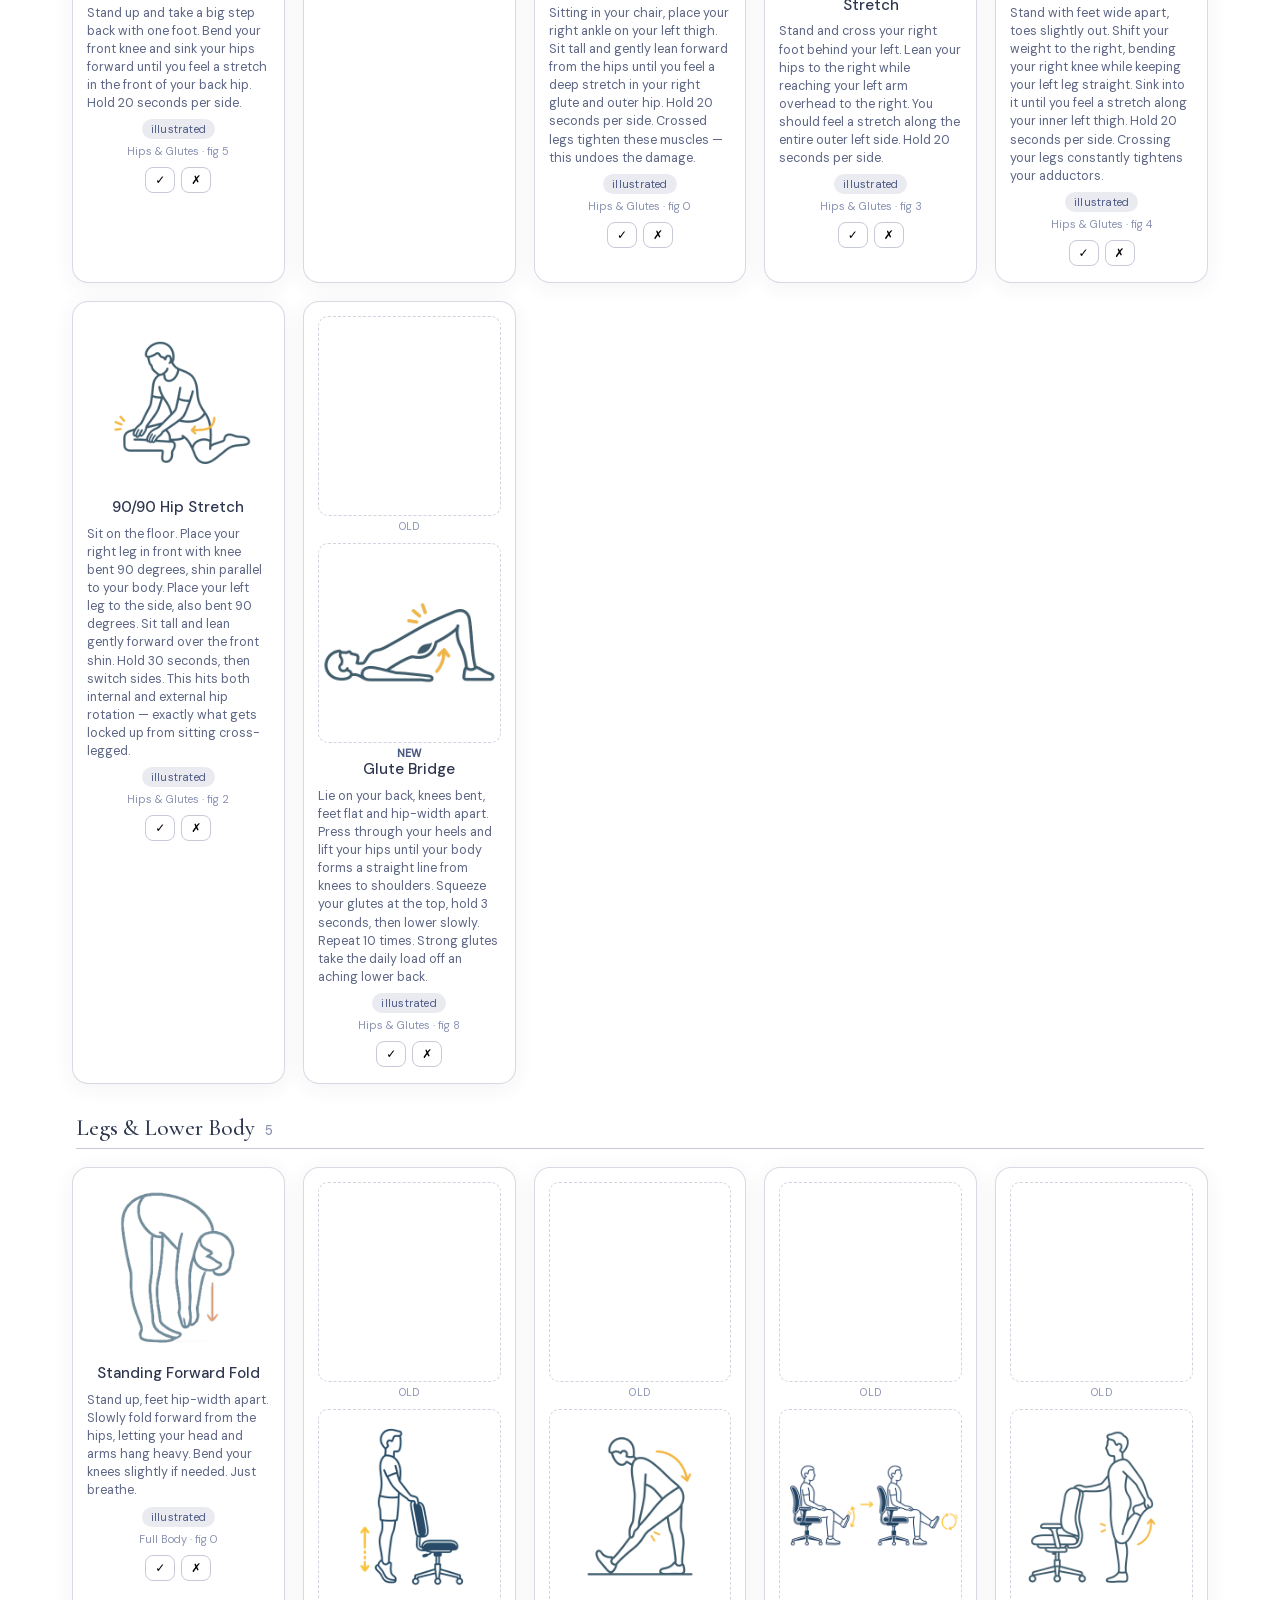
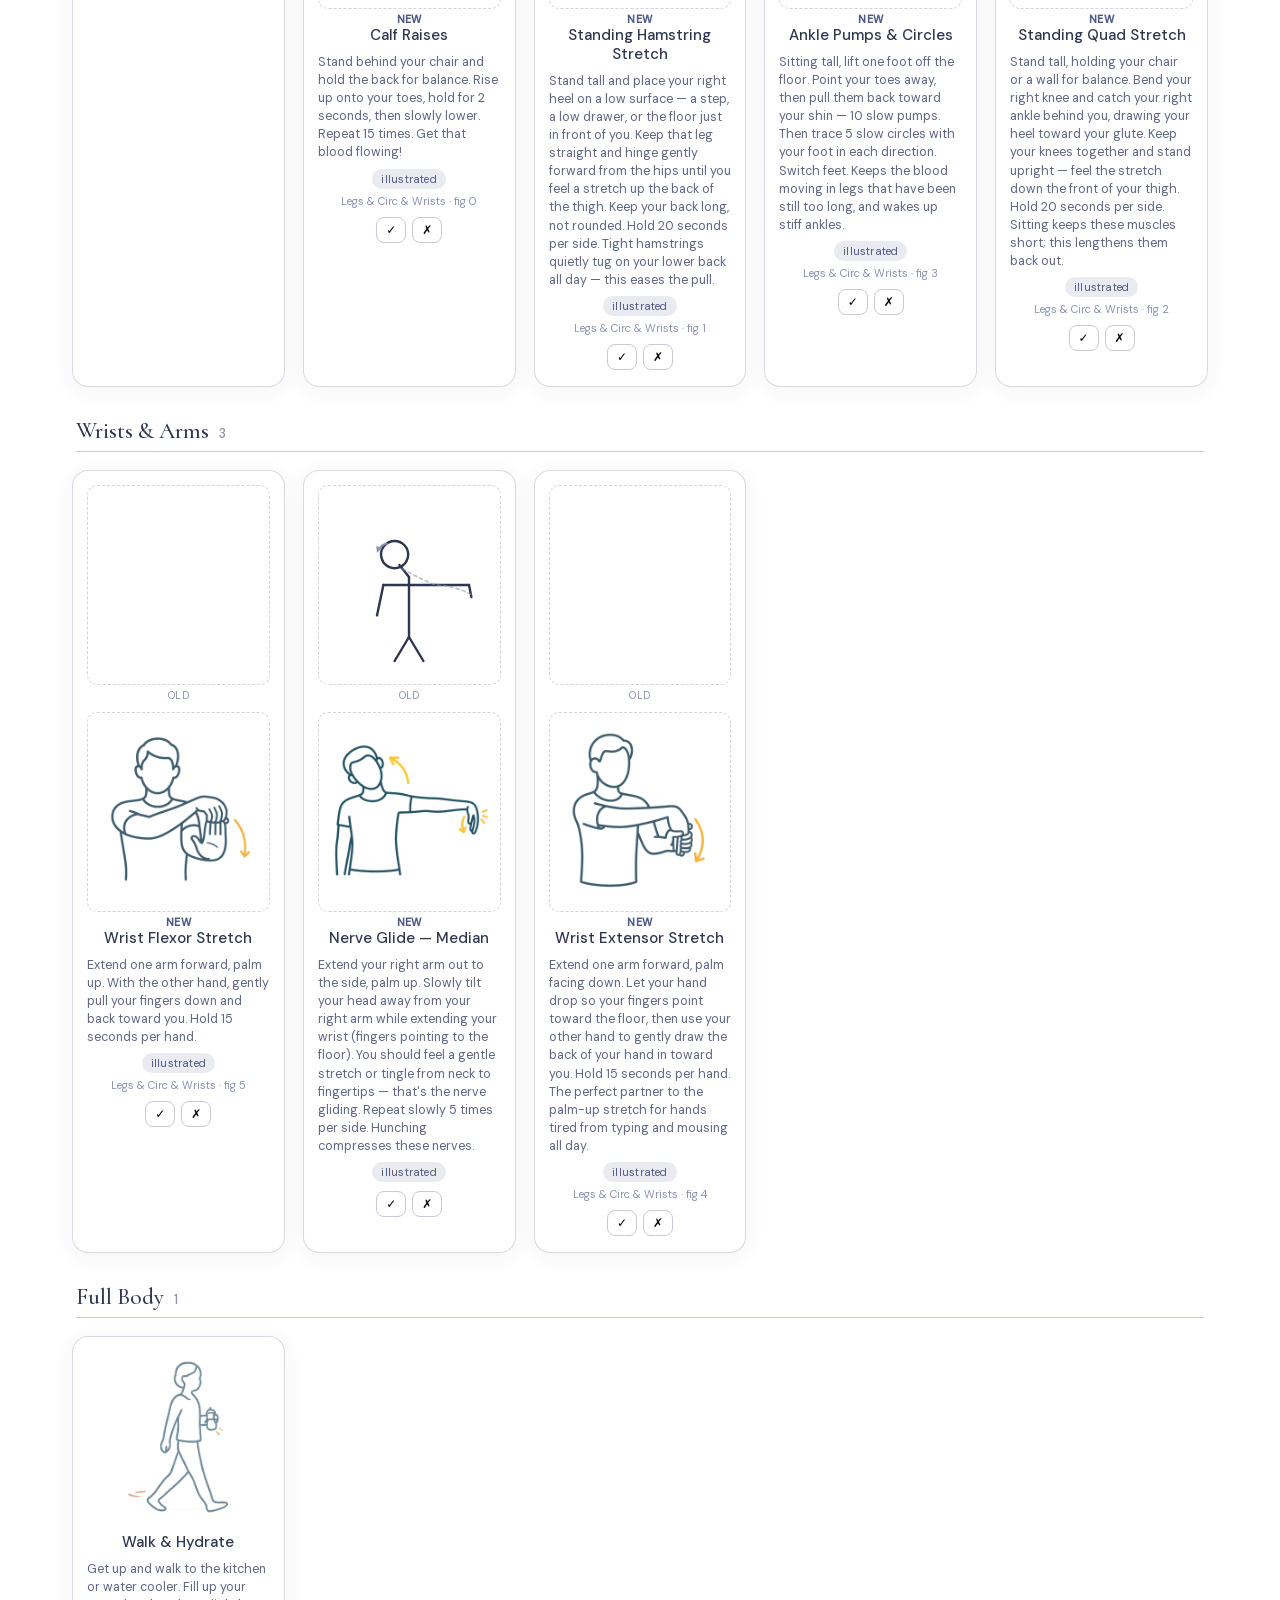
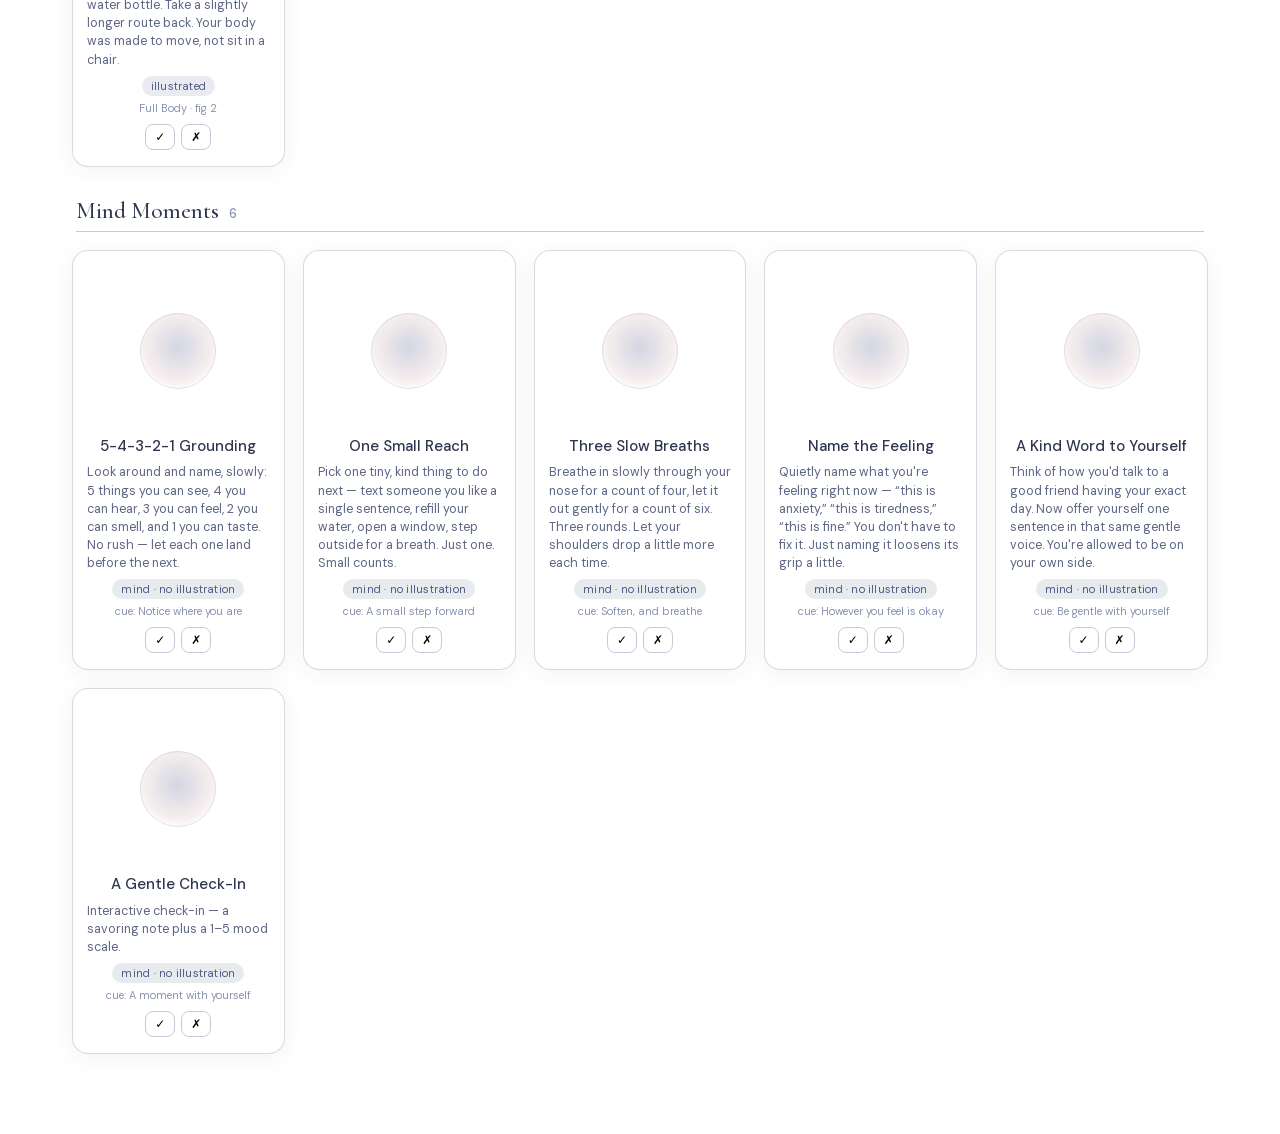
==== commit b2a270f1: "feat: add before/after QA comparison and resilient storage to gallery" ====
--- a/gallery.html
+++ b/gallery.html
@@ -73,6 +73,12 @@
   .qa button.bad.on { background:#f0cfcd; border-color:#c79b97; }
   .card.flag-bad { outline:2px solid var(--terra); }
   .empty { color:var(--sage); padding:40px; text-align:center; }
+  /* QA before/after comparison */
+  .compare { display:flex; flex-direction:column; gap:10px; width:100%; }
+  .compare figure { margin:0; display:flex; flex-direction:column; align-items:center; }
+  .compare .media { width:100%; height:200px; margin-bottom:4px; border:1px dashed rgba(198,201,216,0.8); border-radius:10px; }
+  .compare figcaption { font-size:10.5px; letter-spacing:.04em; text-transform:uppercase; color:var(--moss); }
+  .compare figure.new figcaption { color:var(--forest); font-weight:600; }
 </style>
 </head>
 <body>
@@ -94,13 +100,99 @@
 const ITEMS = [{"name": "Neck Rolls", "area": "NECK", "desc": "Slowly roll your head in a full circle \u2014 chin to chest, ear to shoulder, head back, other ear to shoulder. Do 3 circles each direction.", "mind": false, "src": "Neck & Upper \u00b7 fig 0"}, {"name": "Shoulder Shrugs & Rolls", "area": "SHOULDERS_UPPER_BACK", "desc": "Raise both shoulders up toward your ears, hold for 2 seconds, then roll them back and down. Repeat 8 times.", "mind": false, "src": "Neck & Upper \u00b7 fig 1"}, {"name": "Seated Spinal Twist", "area": "SPINE", "desc": "Sit tall, place your right hand on your left knee. Gently twist your torso to the left, looking over your left shoulder. Hold 20 seconds, then switch sides.", "mind": false, "src": "Spine \u00b7 fig 0"}, {"name": "Chest Opener", "area": "CHEST_POSTURE", "desc": "Clasp your hands behind your back, straighten your arms, and gently lift them while squeezing your shoulder blades together. Hold for 15 seconds. Repeat twice.", "mind": false, "src": "Chest & Posture \u00b7 fig 0"}, {"name": "Wrist Flexor Stretch", "area": "WRISTS_ARMS", "desc": "Extend one arm forward, palm up. With the other hand, gently pull your fingers down and back toward you. Hold 15 seconds per hand.", "mind": false, "src": "Legs & Circ & Wrists \u00b7 fig 5"}, {"name": "Standing Forward Fold", "area": "LOWER_BODY", "desc": "Stand up, feet hip-width apart. Slowly fold forward from the hips, letting your head and arms hang heavy. Bend your knees slightly if needed. Just breathe.", "mind": false, "src": "Full Body \u00b7 fig 0"}, {"name": "Cat-Cow (Seated)", "area": "SPINE", "desc": "Sit on the edge of your chair, hands on knees. Inhale \u2014 arch your back and look up (cow). Exhale \u2014 round your spine and tuck chin (cat). Repeat 8 times.", "mind": false, "src": "Spine \u00b7 fig 1"}, {"name": "Hip Flexor Stretch", "area": "HIPS_GLUTES", "desc": "Stand up and take a big step back with one foot. Bend your front knee and sink your hips forward until you feel a stretch in the front of your back hip. Hold 20 seconds per side.", "mind": false, "src": "Hips & Glutes \u00b7 fig 5"}, {"name": "Chin Tucks", "area": "NECK", "desc": "Sit tall. Without tilting your head, pull your chin straight back as if making a double chin. Hold 3 seconds. Repeat 8 times. Looks silly, feels amazing.", "mind": false, "src": "Neck & Upper \u00b7 fig 2"}, {"name": "Wall Angels", "area": "SHOULDERS_UPPER_BACK", "desc": "Stand with your back flat against a wall. Raise your arms to a 'goal post' position against the wall, then slowly slide them up overhead and back down. Repeat 8 times.", "mind": false, "src": null}, {"name": "Figure-4 Stretch", "area": "HIPS_GLUTES", "desc": "Sit tall, cross your right ankle over your left knee. Gently press down on your right knee while leaning slightly forward. Hold 20 seconds per side.", "mind": false, "src": "Hips & Glutes \u00b7 fig 1"}, {"name": "Doorway Chest Stretch", "area": "CHEST_POSTURE", "desc": "Stand in a doorway, place your forearms on either side of the frame at shoulder height. Step one foot forward and lean in until you feel a stretch across your chest. Hold 30 seconds.", "mind": false, "src": "Chest & Posture \u00b7 fig 1"}, {"name": "Walk & Hydrate", "area": "FULL_BODY", "desc": "Get up and walk to the kitchen or water cooler. Fill up your water bottle. Take a slightly longer route back. Your body was made to move, not sit in a chair.", "mind": false, "src": "Full Body \u00b7 fig 2"}, {"name": "Overhead Reach", "area": "SHOULDERS_UPPER_BACK", "desc": "Interlace your fingers, flip your palms up, and reach your arms straight overhead. Lean gently to the left for 5 seconds, then to the right. Repeat twice.", "mind": false, "src": "Full Body \u00b7 fig 1"}, {"name": "Calf Raises", "area": "LOWER_BODY", "desc": "Stand behind your chair and hold the back for balance. Rise up onto your toes, hold for 2 seconds, then slowly lower. Repeat 15 times. Get that blood flowing!", "mind": false, "src": "Legs & Circ & Wrists \u00b7 fig 0"}, {"name": "Trapezius Release", "area": "NECK", "desc": "Drop your right ear toward your right shoulder. Reach your right hand over your head and gently rest it on the left side of your head \u2014 don't pull, just let the weight of your hand deepen the stretch. Hold 20 seconds per side. Breathe into the tight side.", "mind": false, "src": "Neck & Upper \u00b7 fig 4"}, {"name": "Tennis Ball Rhomboid Release", "area": "SHOULDERS_UPPER_BACK", "desc": "Place a tennis ball (or lacrosse ball, or even a rolled-up sock) between your shoulder blade and your spine. Lean against a wall and slowly roll around until you find a tender spot. Hold pressure on it for 15-20 seconds, then move to the next spot. Do both sides.", "mind": false, "src": null}, {"name": "Scapular Squeeze", "area": "SHOULDERS_UPPER_BACK", "desc": "Sit or stand tall, arms at your sides. Squeeze your shoulder blades together as hard as you can, like you're trying to hold a pencil between them. Hold 5 seconds, release. Repeat 8 times.", "mind": false, "src": null}, {"name": "Thread the Needle", "area": "SPINE", "desc": "Get on all fours. Slide your right arm under your left arm, lowering your right shoulder and temple to the floor. You should feel a deep stretch between your shoulder blades. Hold 20 seconds per side.", "mind": false, "src": null}, {"name": "Cross-Body Shoulder Stretch", "area": "SHOULDERS_UPPER_BACK", "desc": "Bring your right arm across your chest. Use your left hand to gently press your right arm closer to your body just above the elbow. Hold 15 seconds per arm. Focus on feeling it deep behind the shoulder.", "mind": false, "src": null}, {"name": "Eagle Arms", "area": "SHOULDERS_UPPER_BACK", "desc": "Extend arms forward, cross right arm under left at the elbows, then wrap forearms so palms face each other (or get as close as you can). Lift elbows to shoulder height and push hands away from your face. Hold 15 seconds, then switch which arm is on top. This one really gets between the shoulder blades.", "mind": false, "src": null}, {"name": "Levator Scapulae Stretch", "area": "NECK", "desc": "Sit tall. Turn your head 45 degrees to the right, then drop your chin toward your right armpit. Place your right hand on the back of your head and gently add a little pressure. You'll feel this along the side/back of your neck where it meets the shoulder blade. Hold 20 seconds per side.", "mind": false, "src": "Neck & Upper \u00b7 fig 5"}, {"name": "Prone Y Raise", "area": "SHOULDERS_UPPER_BACK", "desc": "Lie face down on the floor (or lean forward over your desk). Extend your arms out at a Y angle, thumbs pointing up. Slowly lift your arms a few inches, squeezing your lower traps. Hold 3 seconds at the top. Repeat 10 times. Strengthens the muscles that keep you from hunching.", "mind": false, "src": null}, {"name": "Bruegger's Relief Position", "area": "CHEST_POSTURE", "desc": "Sit on the edge of your chair, feet wide. Turn your palms outward so thumbs point behind you, open your chest, tuck your chin slightly, and squeeze your shoulder blades down and together. Hold this 'anti-hunch' position for 10 seconds. Repeat 3 times. This is the exact opposite of your hunched posture.", "mind": false, "src": null}, {"name": "Foam Roller Thoracic Extension", "area": "SPINE", "desc": "If you have a foam roller, lie on it lengthwise along your spine, knees bent, feet flat. Let your arms fall out to the sides and just breathe, letting gravity open your chest. Or lie across the roller at mid-back level and gently extend over it. Either way \u2014 60 seconds of undoing the hunch.", "mind": false, "src": "Chest & Posture \u00b7 fig 4"}, {"name": "Pec Minor Release", "area": "CHEST_POSTURE", "desc": "Stand facing a corner. Place a tennis ball on your chest just below your collarbone, near the front of your shoulder. Lean into the corner with the ball pressing into this spot. Small movements to find the tender point, then hold. 20 seconds per side. Tight pec minors pull your shoulders forward \u2014 this releases them.", "mind": false, "src": "Chest & Posture \u00b7 fig 3"}, {"name": "Chin Tuck with Resistance", "area": "NECK", "desc": "Place your fingers on your chin. Push your chin back into a double chin while resisting gently with your fingers. Hold 5 seconds. Repeat 6 times. This strengthens the deep neck flexors that get weak from forward head posture.", "mind": false, "src": "Neck & Upper \u00b7 fig 3"}, {"name": "Suboccipital Release", "area": "NECK", "desc": "Place two tennis balls in a sock, tie it off, and lie down with the balls at the base of your skull \u2014 one on each side of your spine. Just lie there and let gravity do the work. Gently nod 'yes' a few times, then turn 'no' a few times. These tiny muscles lock up from screen staring.", "mind": false, "src": "Neck & Upper \u00b7 fig 6"}, {"name": "Seated Pigeon Pose", "area": "HIPS_GLUTES", "desc": "Sitting in your chair, place your right ankle on your left thigh. Sit tall and gently lean forward from the hips until you feel a deep stretch in your right glute and outer hip. Hold 20 seconds per side. Crossed legs tighten these muscles \u2014 this undoes the damage.", "mind": false, "src": "Hips & Glutes \u00b7 fig 0"}, {"name": "IT Band & Outer Hip Stretch", "area": "HIPS_GLUTES", "desc": "Stand and cross your right foot behind your left. Lean your hips to the right while reaching your left arm overhead to the right. You should feel a stretch along the entire outer left side. Hold 20 seconds per side.", "mind": false, "src": "Hips & Glutes \u00b7 fig 3"}, {"name": "Adductor Stretch", "area": "HIPS_GLUTES", "desc": "Stand with feet wide apart, toes slightly out. Shift your weight to the right, bending your right knee while keeping your left leg straight. Sink into it until you feel a stretch along your inner left thigh. Hold 20 seconds per side. Crossing your legs constantly tightens your adductors.", "mind": false, "src": "Hips & Glutes \u00b7 fig 4"}, {"name": "90/90 Hip Stretch", "area": "HIPS_GLUTES", "desc": "Sit on the floor. Place your right leg in front with knee bent 90 degrees, shin parallel to your body. Place your left leg to the side, also bent 90 degrees. Sit tall and lean gently forward over the front shin. Hold 30 seconds, then switch sides. This hits both internal and external hip rotation \u2014 exactly what gets locked up from sitting cross-legged.", "mind": false, "src": "Hips & Glutes \u00b7 fig 2"}, {"name": "Wall Pec Stretch (Low Angle)", "area": "CHEST_POSTURE", "desc": "Stand next to a wall. Place your right forearm on the wall with elbow BELOW shoulder height (about 45 degrees). Step forward and turn your body away from the wall until you feel a stretch in the lower chest. Hold 15 seconds per side. This angle targets the sternal fibres that round your mid-back forward.", "mind": false, "src": "Chest & Posture \u00b7 fig 2"}, {"name": "Prone Cobra", "area": "SHOULDERS_UPPER_BACK", "desc": "Lie face down, arms at your sides with palms down. Squeeze your shoulder blades together, lift your chest slightly off the floor, and rotate your thumbs toward the ceiling. Hold for 10 seconds. Repeat 3 times. This fires every muscle that your hunched posture has switched off.", "mind": false, "src": "Chest & Posture \u00b7 fig 5"}, {"name": "Nerve Glide \u2014 Median", "area": "WRISTS_ARMS", "desc": "Extend your right arm out to the side, palm up. Slowly tilt your head away from your right arm while extending your wrist (fingers pointing to the floor). You should feel a gentle stretch or tingle from neck to fingertips \u2014 that's the nerve gliding. Repeat slowly 5 times per side. Hunching compresses these nerves.", "mind": false, "src": null}, {"name": "20-20-20 Eye Break", "area": "EYES", "desc": "Look at something at least 20 feet away \u2014 out a window, across the room, anywhere far. Hold your gaze there and let your eyes relax for a full 20 seconds. This resets the focusing muscles that lock up from staring at a screen up close.", "mind": false, "src": "Eyes \u00b7 fig 0"}, {"name": "Eye Palming", "area": "EYES", "desc": "Rub your palms together for a few seconds until they feel warm. Gently cup them over your closed eyes without pressing on the eyeballs. Rest in the warm darkness and breathe slowly for 30 seconds. A lovely little reset for tired, dry eyes.", "mind": false, "src": "Eyes \u00b7 fig 1"}, {"name": "Near-Far Focus Shifts", "area": "EYES", "desc": "Hold your thumb up about a foot from your face and focus on it. Then shift your focus to something far across the room. Hold each for 3 seconds, then switch back. Repeat 8 times. This exercises the eye muscles that get stuck at one distance after hours of screen time.", "mind": false, "src": "Eyes \u00b7 fig 2"}, {"name": "Slow Eye Circles", "area": "EYES", "desc": "Keep your head still and softly close your eyes. Slowly roll your eyes in a big circle \u2014 up, around to the right, down, around to the left. Do 4 slow circles each direction. Gentle and easy, no straining.", "mind": false, "src": "Eyes \u00b7 fig 3"}, {"name": "Knee-to-Chest Stretch", "area": "SPINE", "desc": "Lie on your back with knees bent, feet flat. Gently draw one knee up toward your chest and hug it with both hands, keeping the other foot down. Hold 20 seconds, breathing into your lower back, then switch. Finish by hugging both knees in together. A safe, gentle way to ease a tight, achy lower back.", "mind": false, "src": "Hips & Glutes \u00b7 fig 6"}, {"name": "Pelvic Tilts", "area": "SPINE", "desc": "Lie on your back, knees bent, feet flat on the floor. Slowly tilt your pelvis to press your lower back gently flat into the floor, tightening your belly. Hold 5 seconds, then relax. Repeat 8 times \u2014 small, slow, and easy. One of the kindest moves for a lower back that's seized up.", "mind": false, "src": "Spine \u00b7 fig 3"}, {"name": "Child's Pose", "area": "SPINE", "desc": "From hands and knees, sit your hips back toward your heels and reach your arms forward along the floor, resting your forehead down. Let your lower back round and lengthen. Breathe slowly for 30 seconds. A soothing decompression for a tired, tight lower back.", "mind": false, "src": "Spine \u00b7 fig 5"}, {"name": "Supine Spinal Twist", "area": "SPINE", "desc": "Lie on your back, arms out in a T. Bring your knees together and bend them up, then let both knees drop slowly to one side while you turn your head the other way. Keep both shoulders on the floor. Hold 20 seconds, then switch sides. Releases the lower back and the muscles alongside the spine.", "mind": false, "src": "Spine \u00b7 fig 2"}, {"name": "Gentle Press-Up", "area": "SPINE", "desc": "Lie face down and prop yourself onto your forearms, like a sphinx, keeping your hips and pelvis relaxed on the floor. Let your lower back gently extend and ease into the position \u2014 never push into pain. Hold 10 seconds, lower down, repeat 5 times. A calming counter-stretch after hours of sitting hunched forward.", "mind": false, "src": "Spine \u00b7 fig 4"}, {"name": "Standing Back Extension", "area": "SPINE", "desc": "Stand up, feet hip-width apart. Place your hands on your lower back, fingers pointing down. Gently lean back and look slightly up, opening through your lower spine \u2014 only as far as feels comfortable, never into pain. Hold 5 seconds, return to neutral, repeat 5 times. A quick standing antidote to hours of slumping forward.", "mind": false, "src": "Spine \u00b7 fig 6"}, {"name": "Seated Forward Fold", "area": "SPINE", "desc": "Sit toward the front of your chair, feet flat and slightly apart. Let your upper body fold forward between your knees, arms and head hanging heavy toward the floor. Relax your neck completely and breathe into your lower back. Hold 20-30 seconds, then slowly roll up one vertebra at a time. A lovely lower-back decompression you can do right at your desk.", "mind": false, "src": "Spine \u00b7 fig 7"}, {"name": "Bird-Dog", "area": "SPINE", "desc": "On all fours, hands under shoulders and knees under hips. Slowly reach your right arm forward and your left leg straight back until both are level with your spine. Keep your core tight and hips square \u2014 don't let them tip. Hold 3 seconds, return, then switch sides. Do 6 per side. Builds the deep core strength that protects and steadies a tired lower back.", "mind": false, "src": "Spine \u00b7 fig 8"}, {"name": "Glute Bridge", "area": "HIPS_GLUTES", "desc": "Lie on your back, knees bent, feet flat and hip-width apart. Press through your heels and lift your hips until your body forms a straight line from knees to shoulders. Squeeze your glutes at the top, hold 3 seconds, then lower slowly. Repeat 10 times. Strong glutes take the daily load off an aching lower back.", "mind": false, "src": "Hips & Glutes \u00b7 fig 8"}, {"name": "Standing Hamstring Stretch", "area": "LOWER_BODY", "desc": "Stand tall and place your right heel on a low surface \u2014 a step, a low drawer, or the floor just in front of you. Keep that leg straight and hinge gently forward from the hips until you feel a stretch up the back of the thigh. Keep your back long, not rounded. Hold 20 seconds per side. Tight hamstrings quietly tug on your lower back all day \u2014 this eases the pull.", "mind": false, "src": "Legs & Circ & Wrists \u00b7 fig 1"}, {"name": "Wrist Extensor Stretch", "area": "WRISTS_ARMS", "desc": "Extend one arm forward, palm facing down. Let your hand drop so your fingers point toward the floor, then use your other hand to gently draw the back of your hand in toward you. Hold 15 seconds per hand. The perfect partner to the palm-up stretch for hands tired from typing and mousing all day.", "mind": false, "src": "Legs & Circ & Wrists \u00b7 fig 4"}, {"name": "Ankle Pumps & Circles", "area": "LOWER_BODY", "desc": "Sitting tall, lift one foot off the floor. Point your toes away, then pull them back toward your shin \u2014 10 slow pumps. Then trace 5 slow circles with your foot in each direction. Switch feet. Keeps the blood moving in legs that have been still too long, and wakes up stiff ankles.", "mind": false, "src": "Legs & Circ & Wrists \u00b7 fig 3"}, {"name": "Standing Quad Stretch", "area": "LOWER_BODY", "desc": "Stand tall, holding your chair or a wall for balance. Bend your right knee and catch your right ankle behind you, drawing your heel toward your glute. Keep your knees together and stand upright \u2014 feel the stretch down the front of your thigh. Hold 20 seconds per side. Sitting keeps these muscles short; this lengthens them back out.", "mind": false, "src": "Legs & Circ & Wrists \u00b7 fig 2"}, {"name": "5-4-3-2-1 Grounding", "area": "MIND", "desc": "Look around and name, slowly: 5 things you can see, 4 you can hear, 3 you can feel, 2 you can smell, and 1 you can taste. No rush \u2014 let each one land before the next.", "mind": true, "src": "Notice where you are"}, {"name": "One Small Reach", "area": "MIND", "desc": "Pick one tiny, kind thing to do next \u2014 text someone you like a single sentence, refill your water, open a window, step outside for a breath. Just one. Small counts.", "mind": true, "src": "A small step forward"}, {"name": "Three Slow Breaths", "area": "MIND", "desc": "Breathe in slowly through your nose for a count of four, let it out gently for a count of six. Three rounds. Let your shoulders drop a little more each time.", "mind": true, "src": "Soften, and breathe"}, {"name": "Name the Feeling", "area": "MIND", "desc": "Quietly name what you're feeling right now \u2014 \u201cthis is anxiety,\u201d \u201cthis is tiredness,\u201d \u201cthis is fine.\u201d You don't have to fix it. Just naming it loosens its grip a little.", "mind": true, "src": "However you feel is okay"}, {"name": "A Kind Word to Yourself", "area": "MIND", "desc": "Think of how you'd talk to a good friend having your exact day. Now offer yourself one sentence in that same gentle voice. You're allowed to be on your own side.", "mind": true, "src": "Be gentle with yourself"}, {"name": "A Gentle Check-In", "area": "MIND", "desc": "Interactive check-in \u2014 a savoring note plus a 1\u20135 mood scale.", "mind": true, "src": "A moment with yourself"}];
 const AREA_LABEL = {"EYES": "Eyes", "NECK": "Neck", "SHOULDERS_UPPER_BACK": "Shoulders & Upper Back", "CHEST_POSTURE": "Chest & Posture", "SPINE": "Spine", "HIPS_GLUTES": "Hips & Glutes", "LOWER_BODY": "Legs & Lower Body", "WRISTS_ARMS": "Wrists & Arms", "FULL_BODY": "Full Body", "MIND": "Mind Moments"};
 const AREA_ORDER = ["EYES", "NECK", "SHOULDERS_UPPER_BACK", "CHEST_POSTURE", "SPINE", "HIPS_GLUTES", "LOWER_BODY", "WRISTS_ARMS", "FULL_BODY", "MIND"];
-const flags = JSON.parse(localStorage.getItem('imz_qa_flags')||'{}'); // name -> 'ok'|'bad'
+// Resilient persistence: localStorage when allowed, else a cookie, else in-memory only.
+// (Chrome blocks localStorage on file:// pages and in some webviews, which silently
+//  drops the ✓/✗ marks — this wrapper keeps them and surfaces when nothing persists.)
+const Store = (() => {
+  try {
+    const k = '__imz_probe__';
+    localStorage.setItem(k, '1'); localStorage.removeItem(k);
+    return {
+      durable: true,
+      get: k => localStorage.getItem(k),
+      set: (k, v) => localStorage.setItem(k, v),
+    };
+  } catch (e) {}
+  // Fallback: cookie (works in some environments where localStorage is blocked).
+  try {
+    document.cookie = '__imz_probe__=1;path=/;max-age=1';
+    if (document.cookie.indexOf('__imz_probe__=1') !== -1) {
+      const readCookie = k => {
+        const m = document.cookie.match(new RegExp('(?:^|; )' + k + '=([^;]*)'));
+        return m ? decodeURIComponent(m[1]) : null;
+      };
+      return {
+        durable: true,
+        get: k => readCookie(k),
+        set: (k, v) => { document.cookie = k + '=' + encodeURIComponent(v) + ';path=/;max-age=31536000'; },
+      };
+    }
+  } catch (e) {}
+  // Last resort: in-memory only (won't survive reloads, but won't throw either).
+  const mem = {};
+  return { durable: false, get: k => (k in mem ? mem[k] : null), set: (k, v) => { mem[k] = v; } };
+})();
+
+const flags = JSON.parse(Store.get('imz_qa_flags') || '{}'); // name -> 'ok'|'bad'
 let filter = 'all';
+
+// QA before/after: name -> path of the OLD image to show beside the current one.
+// Temporary — remove these (and the *.old.png files) once the redraw QA is done.
+const QA_BEFORE = {
+  "Shoulder Shrugs & Rolls": "illustrations/shoulder-shrugs-and-rolls.old.png",
+  "Tennis Ball Rhomboid Release": "svg",
+  "Wall Angels": "svg",
+  "Scapular Squeeze": "svg",
+  "Cross-Body Shoulder Stretch": "svg",
+  "Prone Y Raise": "svg",
+  "Eagle Arms": "svg",
+  "Bruegger's Relief Position": "svg",
+  "Thread the Needle": "svg",
+  "Chest Opener": "illustrations/chest-opener.old.png",
+  "Doorway Chest Stretch": "illustrations/doorway-chest-stretch.old.png",
+  "Pec Minor Release": "illustrations/pec-minor-release.old.png",
+  "Wall Pec Stretch (Low Angle)": "illustrations/wall-pec-stretch-low-angle.old.png",
+  "Cat-Cow (Seated)": "illustrations/cat-cow-seated.old.png",
+  "Foam Roller Thoracic Extension": "illustrations/foam-roller-thoracic-extension.old.png",
+  "Pelvic Tilts": "illustrations/pelvic-tilts.old.png",
+  "Seated Spinal Twist": "illustrations/seated-spinal-twist.old.png",
+  "Child's Pose": "illustrations/child-s-pose.old.png",
+  "Supine Spinal Twist": "illustrations/supine-spinal-twist.old.png",
+  "Gentle Press-Up": "illustrations/gentle-press-up.old.png",
+  "Standing Back Extension": "illustrations/standing-back-extension.old.png",
+  "Seated Forward Fold": "illustrations/seated-forward-fold.old.png",
+  "Hip Flexor Stretch": "illustrations/hip-flexor-stretch.old.png",
+  "Bird-Dog": "illustrations/bird-dog.old.png",
+  "Seated Pigeon Pose": "illustrations/seated-pigeon-pose.old.png",
+  "IT Band & Outer Hip Stretch": "illustrations/it-band-and-outer-hip-stretch.old.png",
+  "Adductor Stretch": "illustrations/adductor-stretch.old.png",
+  "Glute Bridge": "illustrations/glute-bridge.old.png",
+  "Neck Rolls": "illustrations/neck-rolls.old.png",
+  "Chin Tucks": "illustrations/chin-tucks.old.png",
+  "Trapezius Release": "illustrations/trapezius-release.old.png",
+  "Levator Scapulae Stretch": "illustrations/levator-scapulae-stretch.old.png",
+  "Suboccipital Release": "illustrations/suboccipital-release.old.png",
+  "Chin Tuck with Resistance": "illustrations/chin-tuck-with-resistance.old.png",
+  "Calf Raises": "illustrations/calf-raises.old.png",
+  "Standing Hamstring Stretch": "illustrations/standing-hamstring-stretch.old.png",
+  "Ankle Pumps & Circles": "illustrations/ankle-pumps-and-circles.old.png",
+  "Standing Quad Stretch": "illustrations/standing-quad-stretch.old.png",
+  "Wrist Flexor Stretch": "illustrations/wrist-flexor-stretch.old.png",
+  "Nerve Glide — Median": "svg",
+  "Wrist Extensor Stretch": "illustrations/wrist-extensor-stretch.old.png",
+};
 
 function hasImg(name){ return STRETCH_IMAGE_SLUGS.has(stretchSlug(name)); }
 function esc(s){ return (s||'').replace(/&/g,'&amp;').replace(/</g,'&lt;').replace(/>/g,'&gt;'); }
 
-function saveFlags(){ localStorage.setItem('imz_qa_flags', JSON.stringify(flags)); render(); }
+function saveFlags(){ Store.set('imz_qa_flags', JSON.stringify(flags)); render(); }
+
+if (!Store.durable) {
+  const warn = document.createElement('div');
+  warn.style.cssText = 'background:#f0cfcd;color:#7a3b37;font-size:13px;padding:8px 28px;border-bottom:1px solid #c79b97;';
+  warn.textContent = '⚠ Storage is blocked in this browser/context (common when opening the file directly). Your ✓/✗ marks won’t survive a reload — serve this folder over a local server (e.g. `python3 -m http.server`) to keep them.';
+  document.body.insertBefore(warn, document.body.firstChild);
+}
 
 function render(){
   const root = document.getElementById('root'); root.innerHTML='';
@@ -129,8 +221,27 @@
       shown++;
       const has=hasImg(it.name);
       const card=document.createElement('div'); card.className='card'+(flags[it.name]==='bad'?' flag-bad':'');
-      const media = it.mind ? `<div class="mind-ph"><span class="orb"></span></div>`
-                            : `<div class="media">${getStretchVisual(it.name)}</div>`;
+      let media;
+      if (it.mind) {
+        media = `<div class="mind-ph"><span class="orb"></span></div>`;
+      } else if (QA_BEFORE[it.name]) {
+        const before = QA_BEFORE[it.name];
+        const oldVisual = before === 'svg'
+          ? getStretchSVG(it.name)
+          : `<img class="stretch-illo" src="${before}" alt="" draggable="false">`;
+        media = `<div class="compare">
+            <figure>
+              <div class="media">${oldVisual}</div>
+              <figcaption>old</figcaption>
+            </figure>
+            <figure class="new">
+              <div class="media">${getStretchVisual(it.name)}</div>
+              <figcaption>new</figcaption>
+            </figure>
+          </div>`;
+      } else {
+        media = `<div class="media">${getStretchVisual(it.name)}</div>`;
+      }
       const badge = it.mind ? `<span class="badge mind">mind · no illustration</span>`
                             : `<span class="badge ${has?'img':'svg'}">${has?'illustrated':'no image · SVG'}</span>`;
       card.innerHTML = `
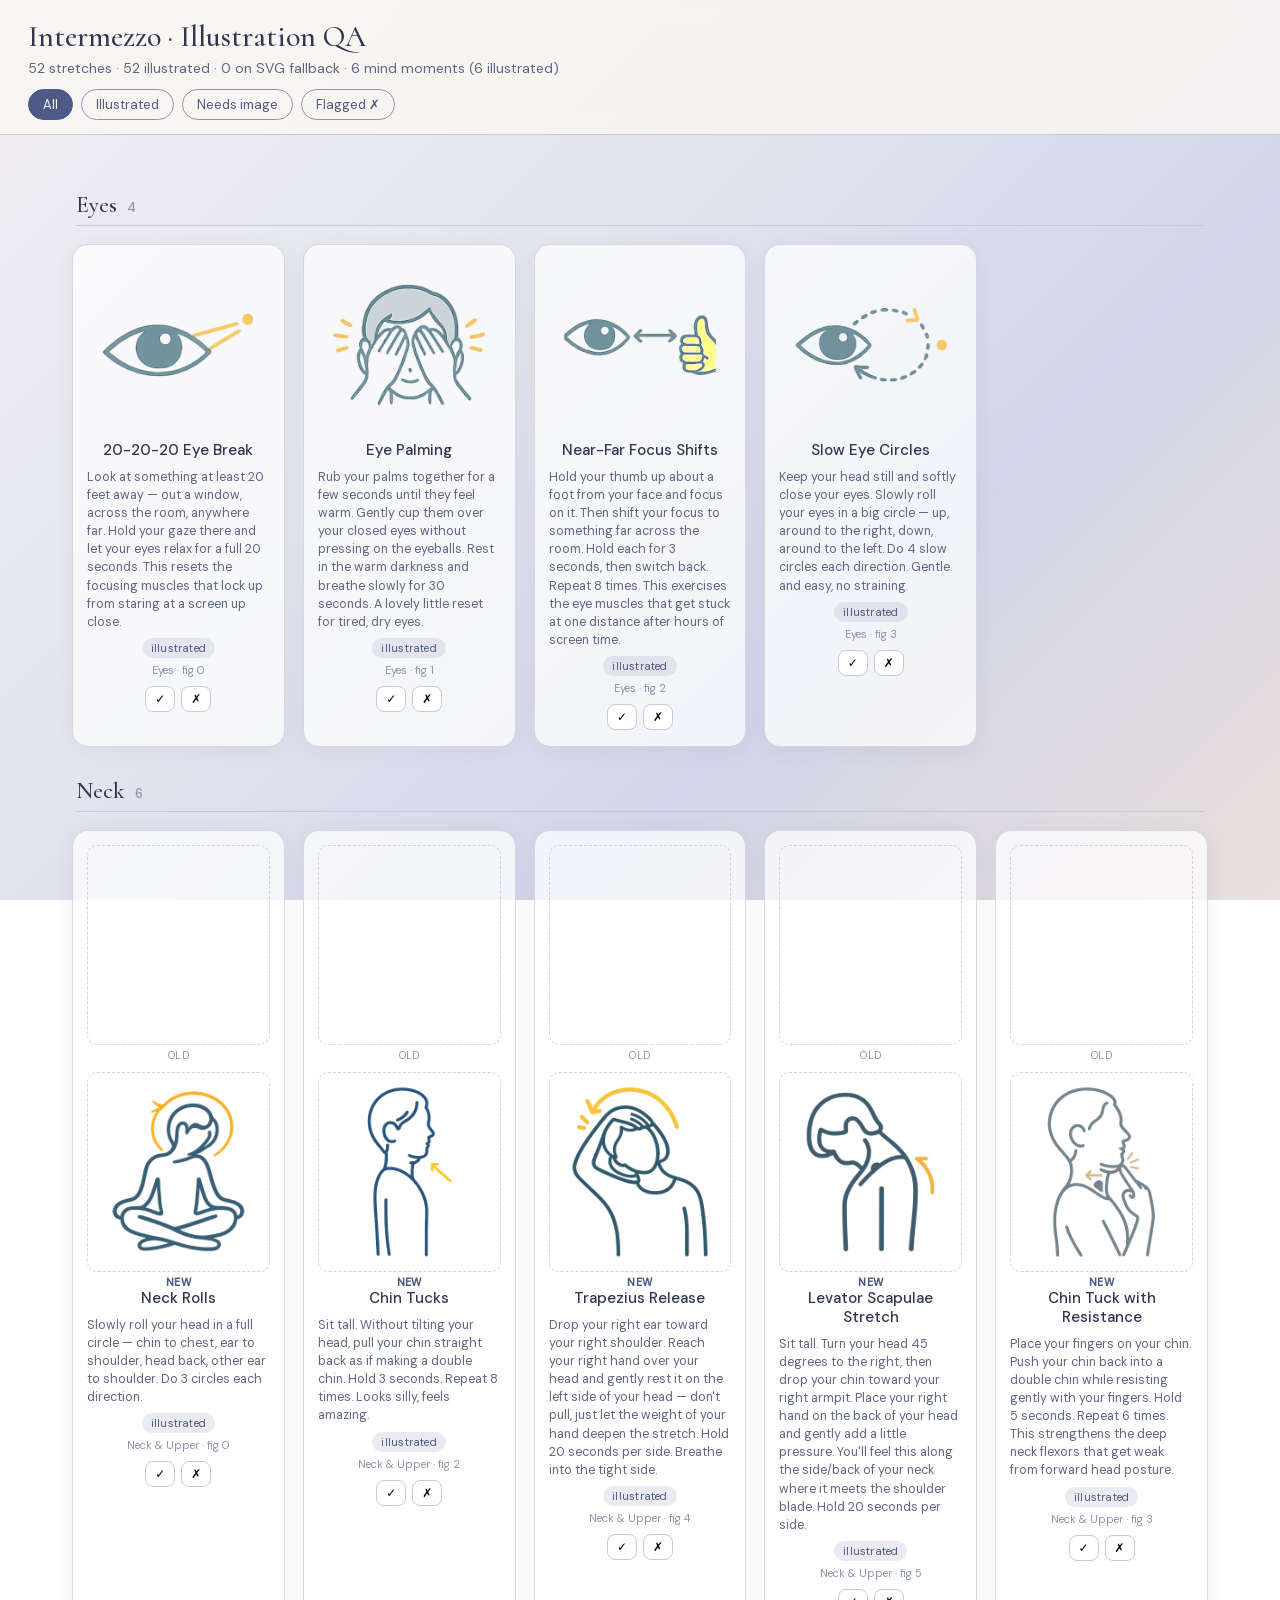
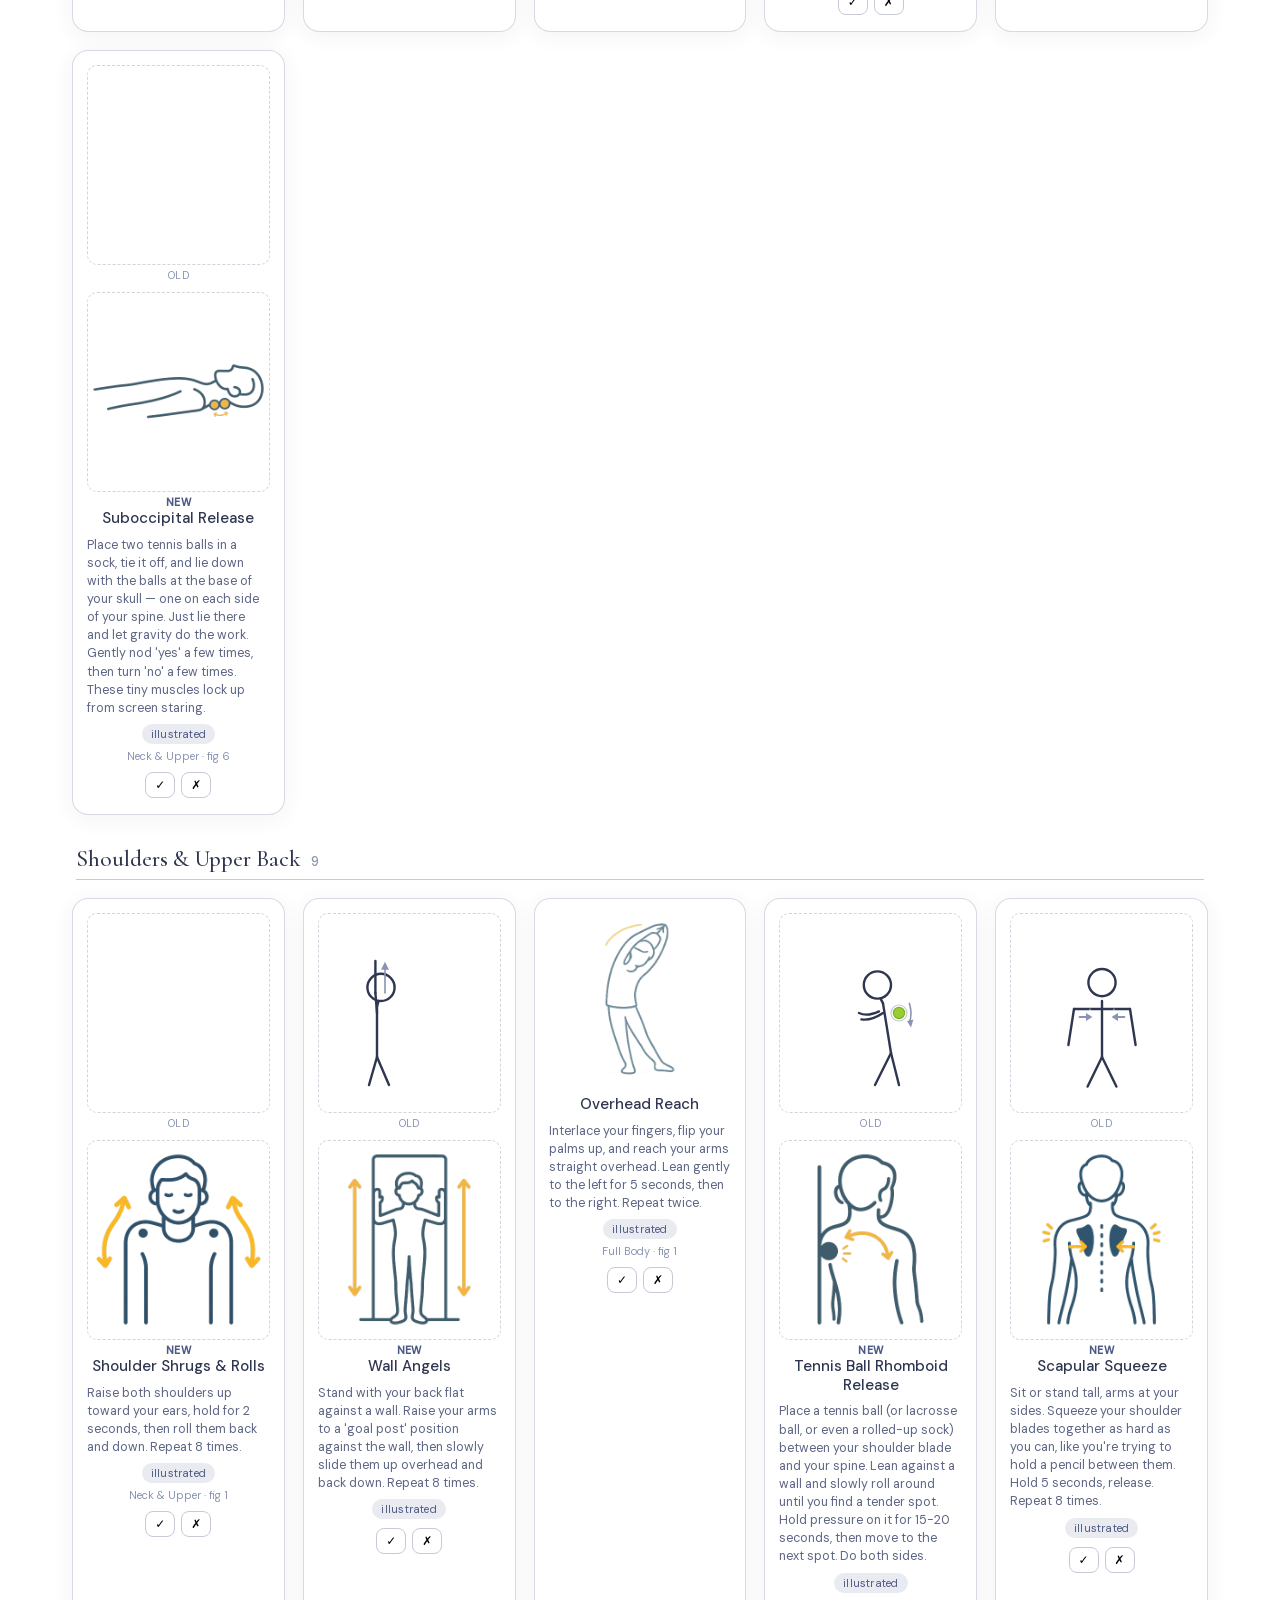
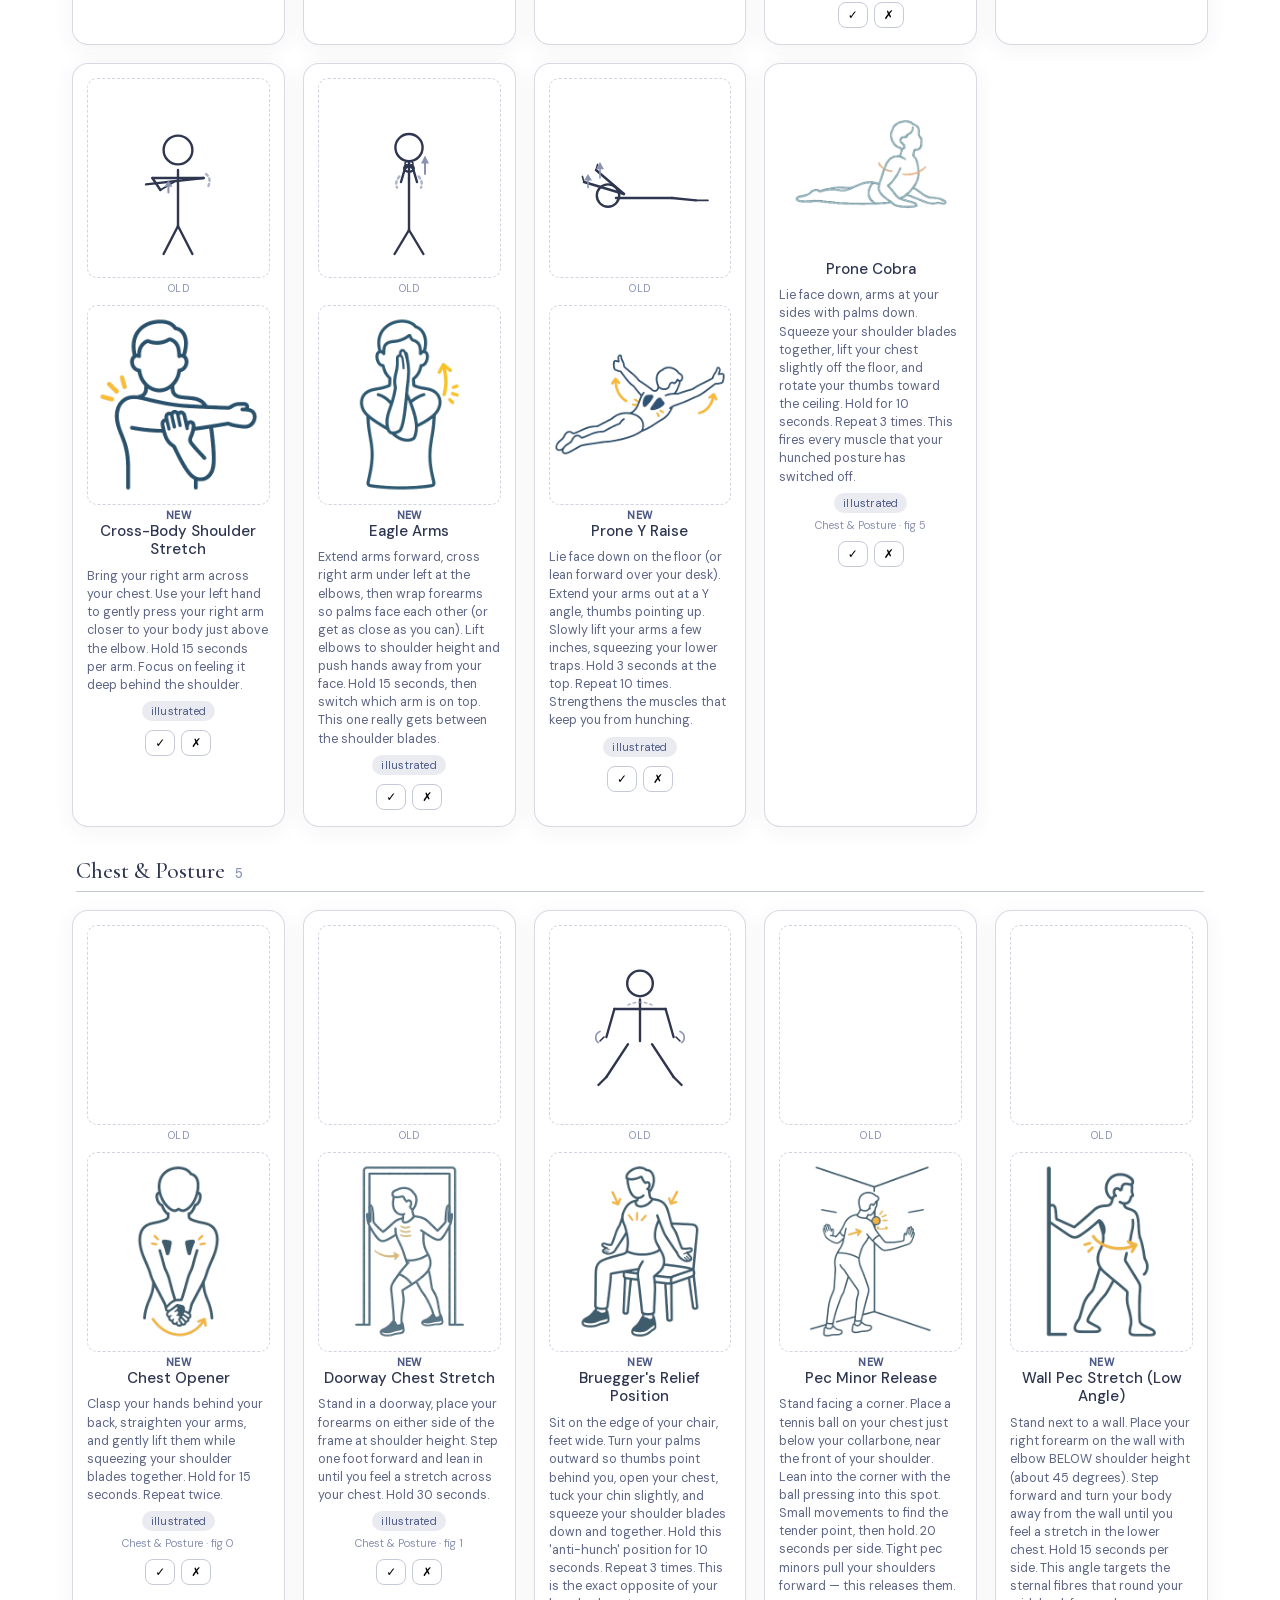
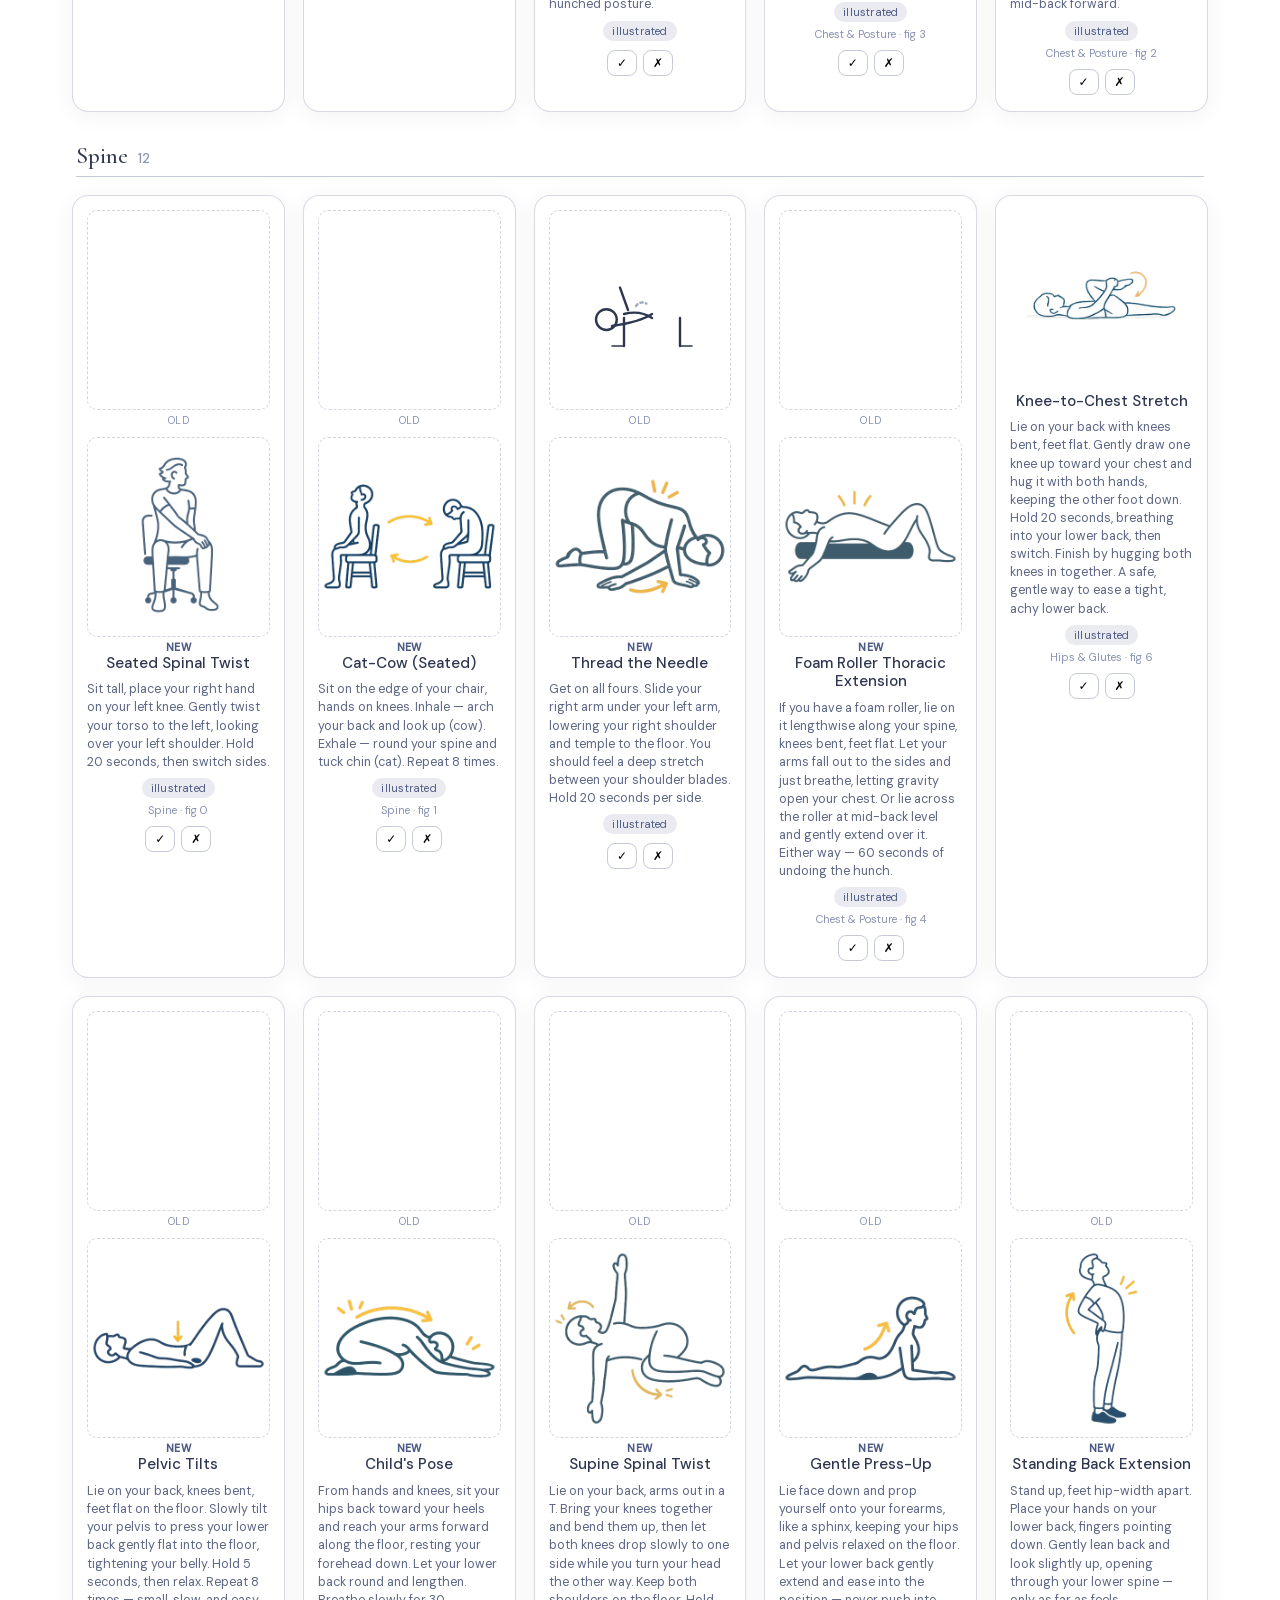
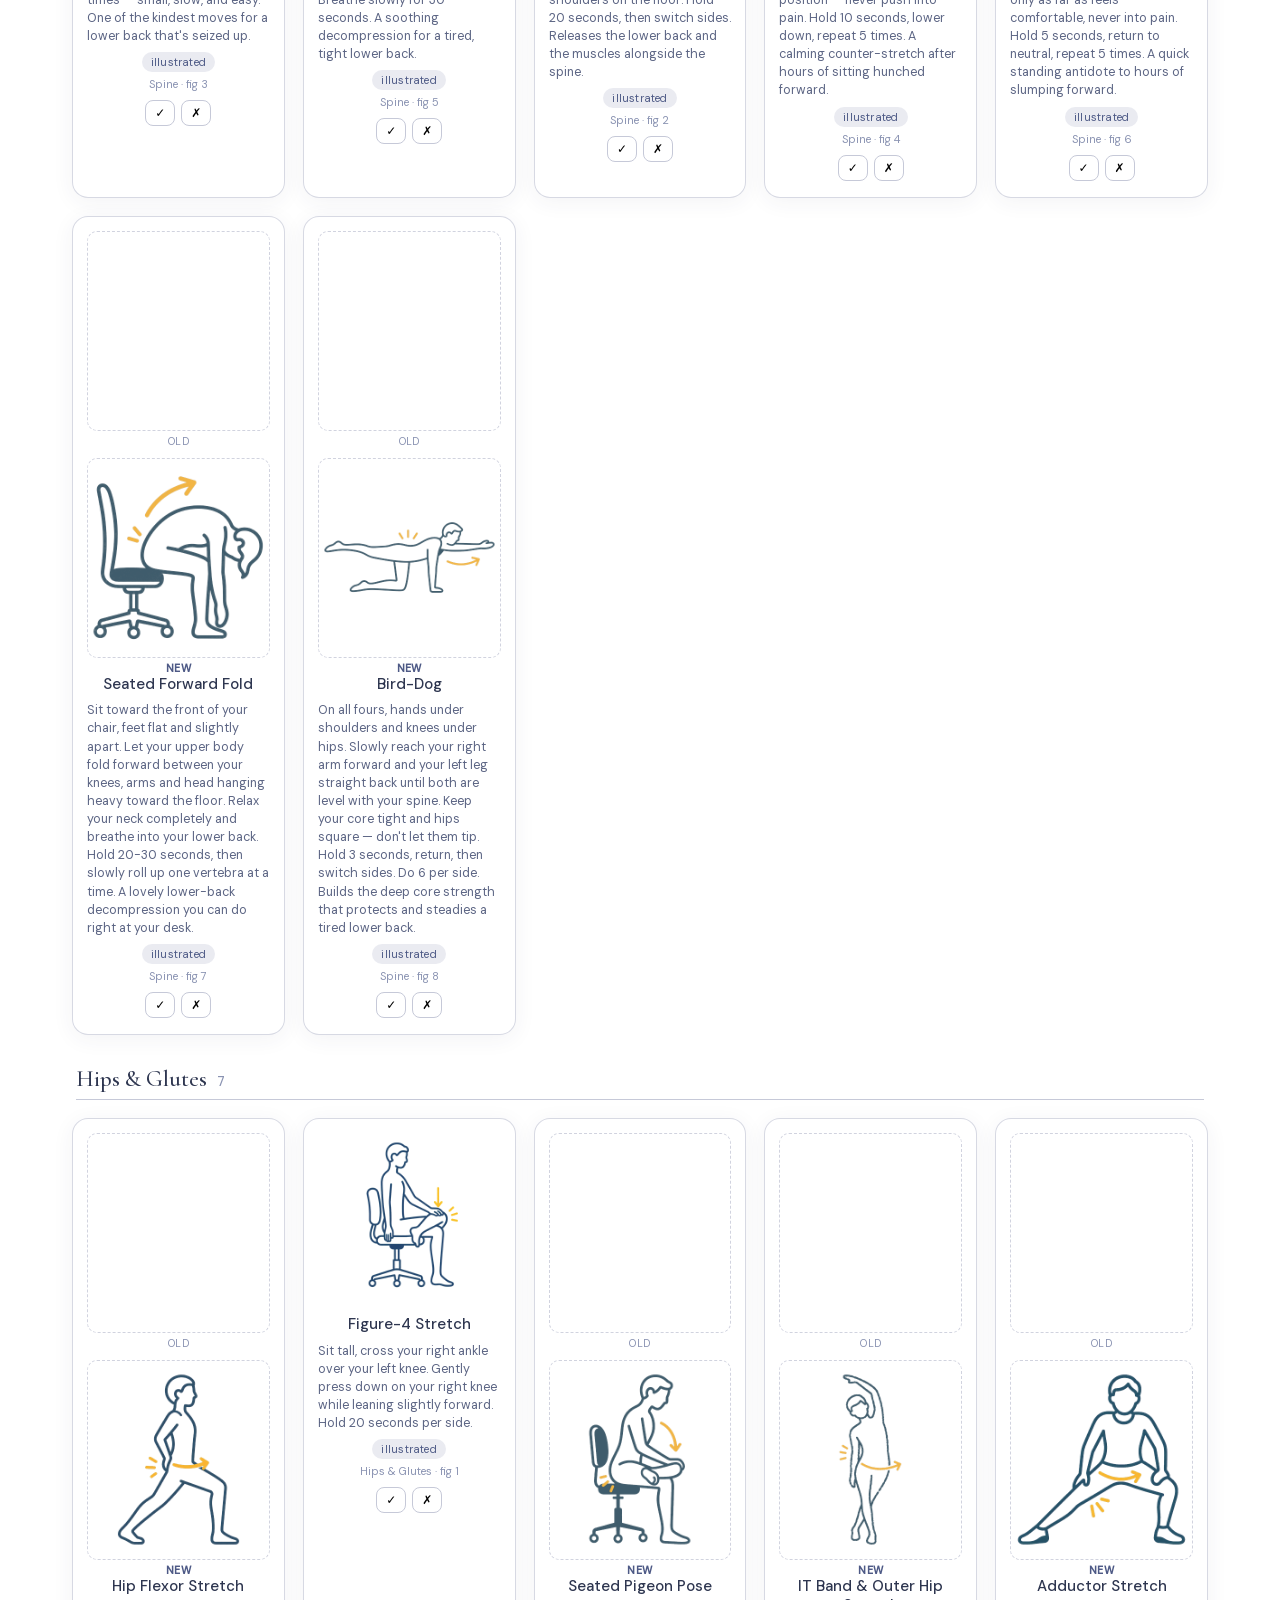
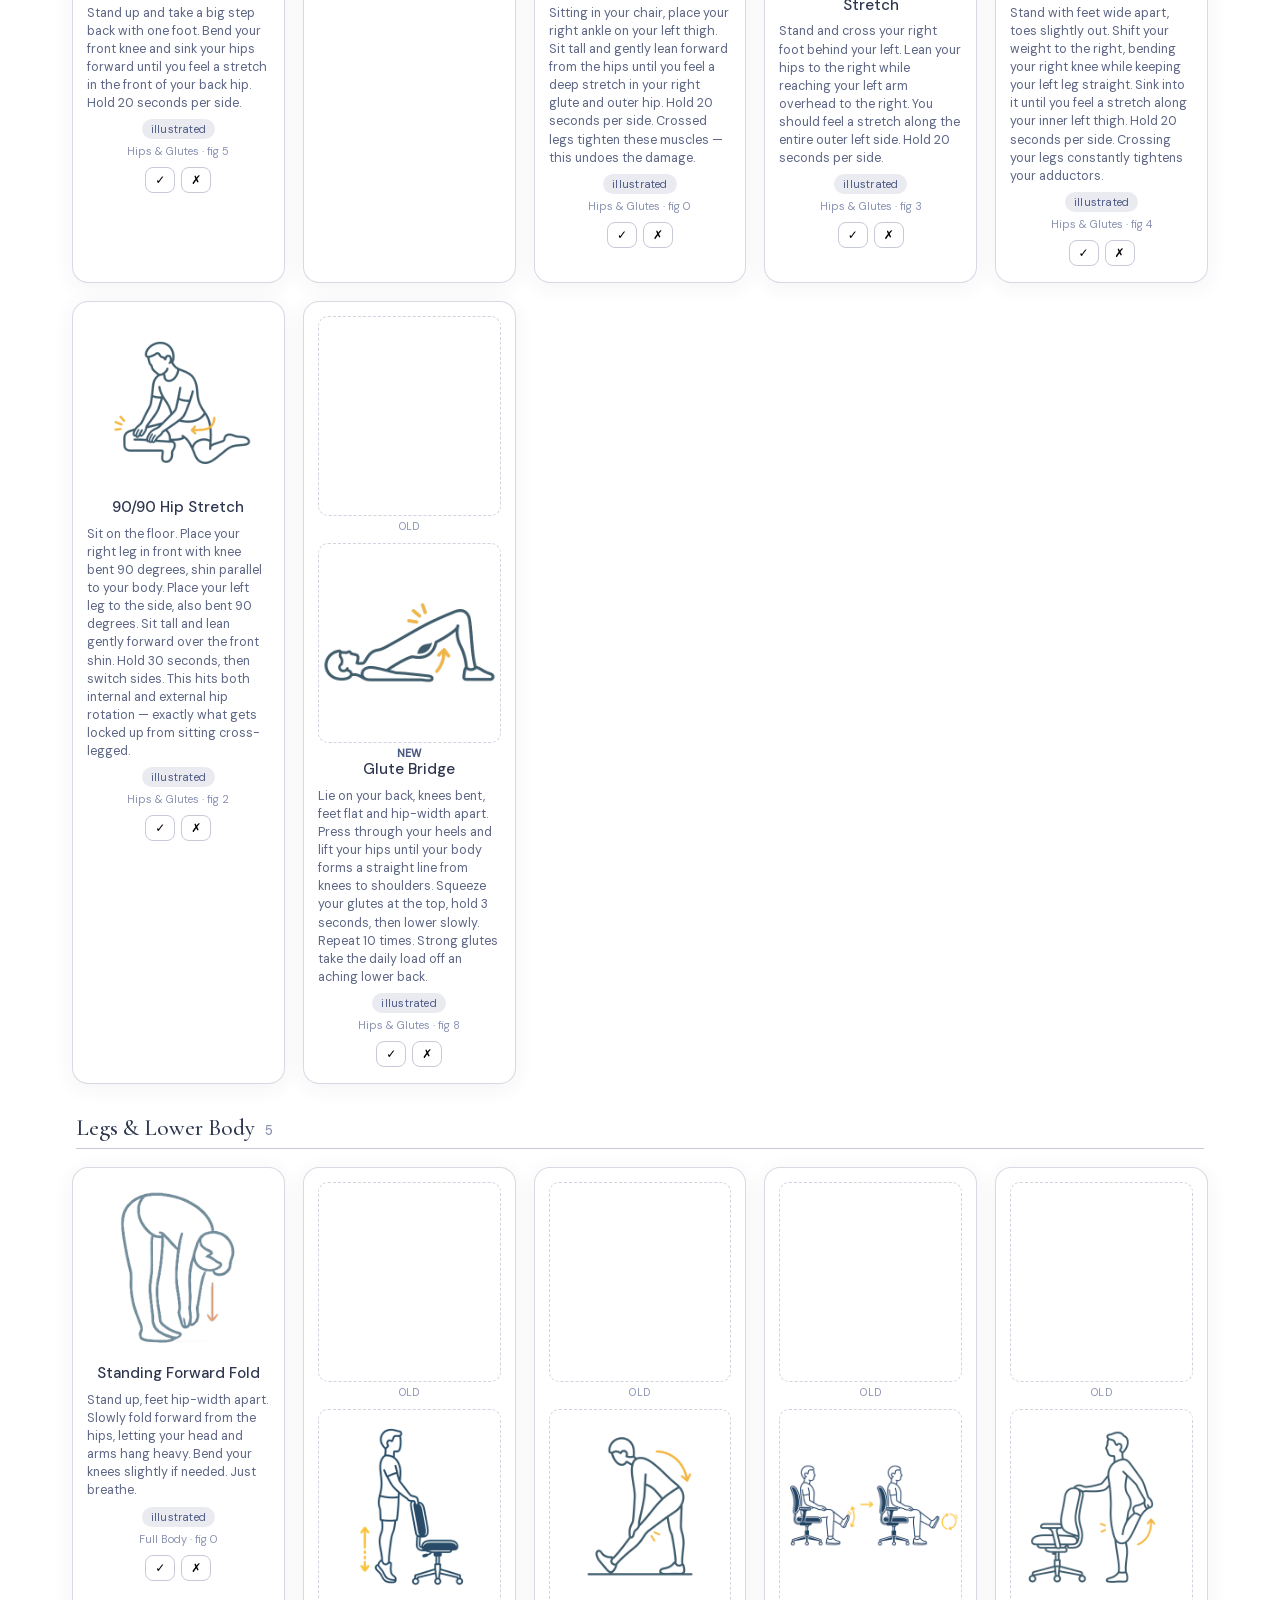
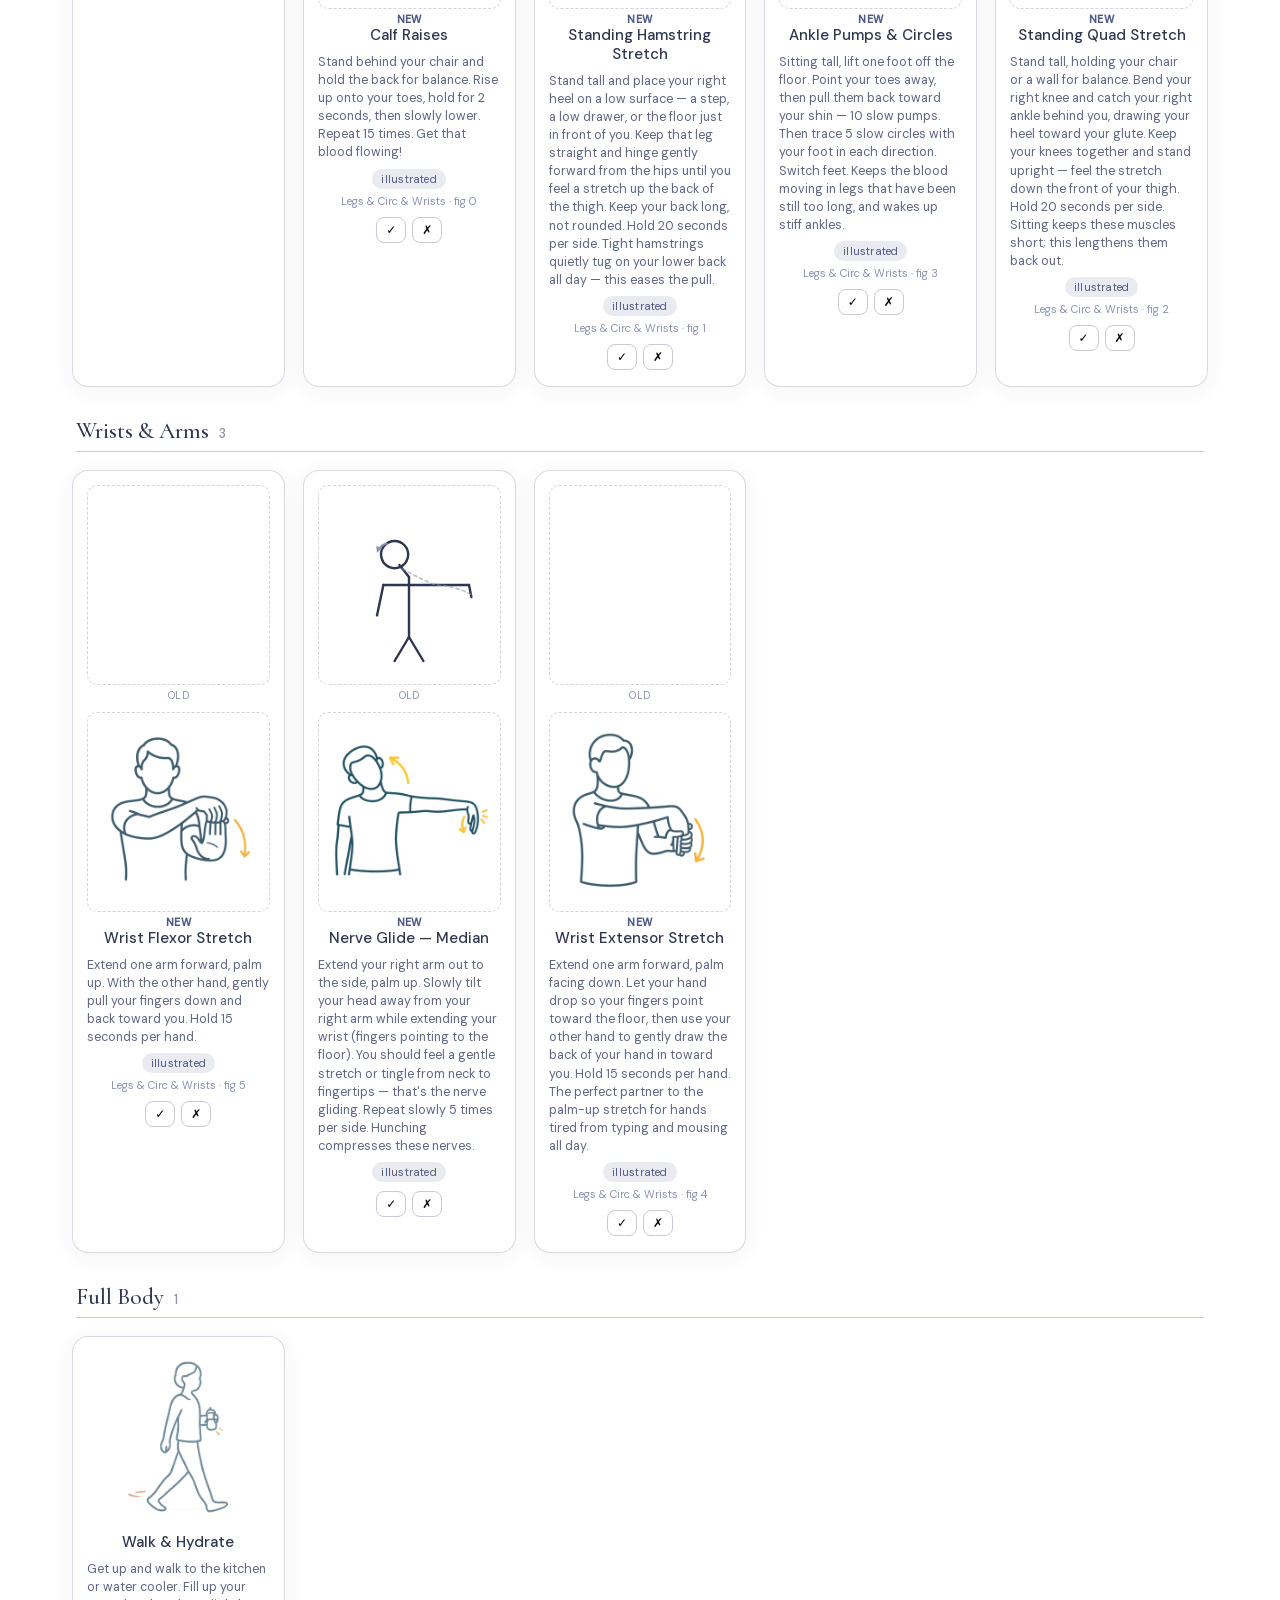
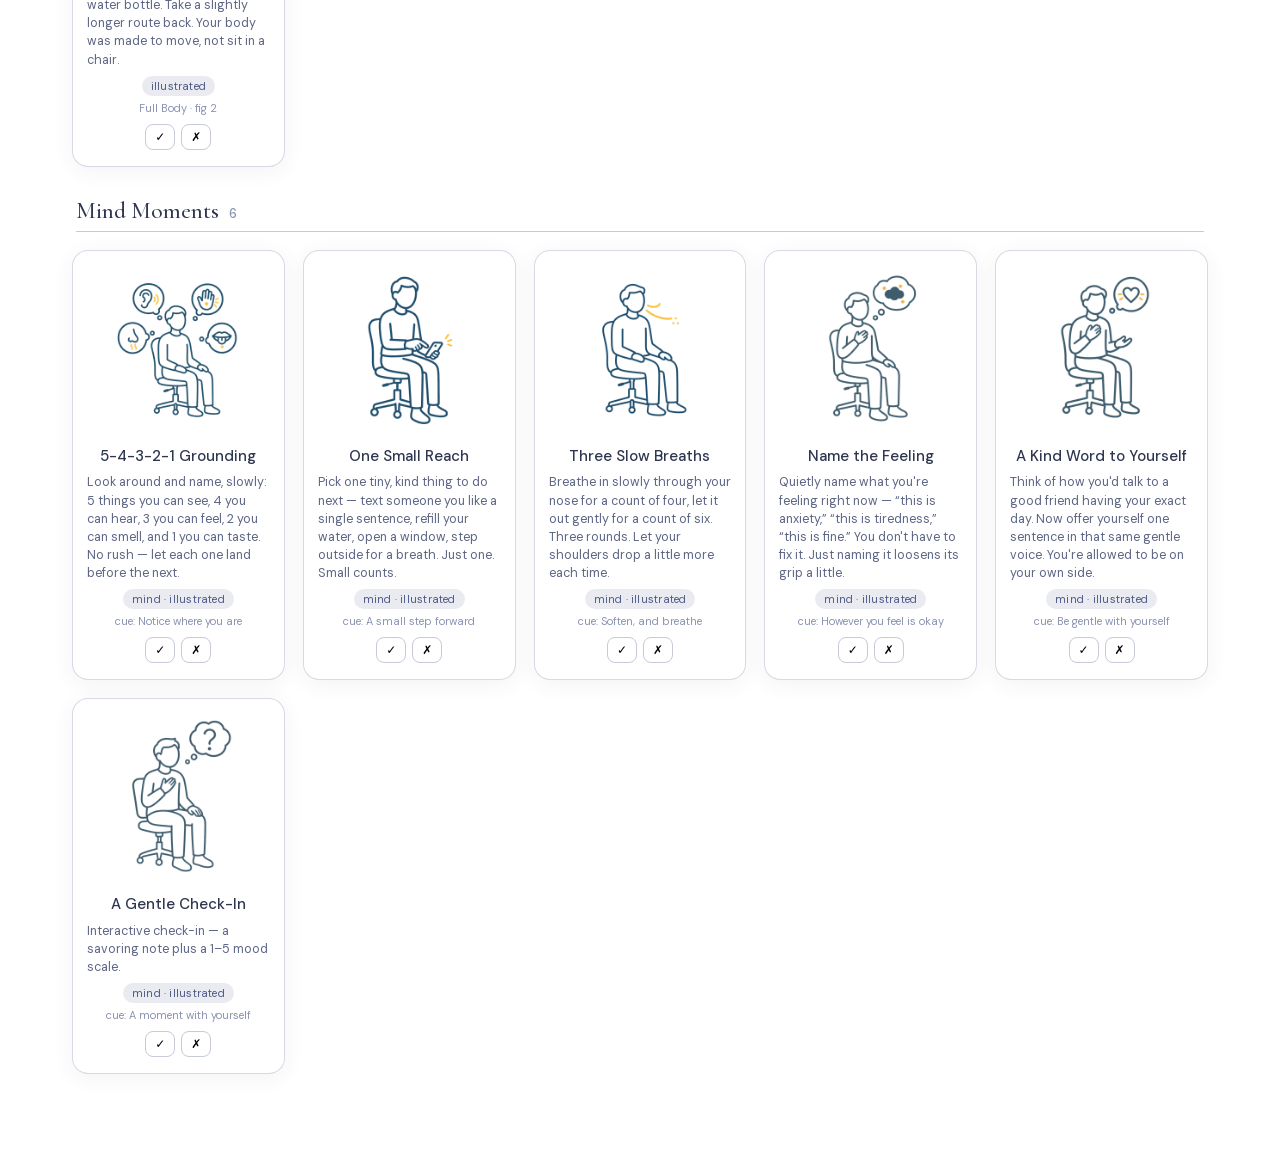
==== commit 14b13bdf: "feat: illustrate all six mind moments" ====
--- a/gallery.html
+++ b/gallery.html
@@ -198,15 +198,16 @@
   const root = document.getElementById('root'); root.innerHTML='';
   const stretches = ITEMS.filter(i=>!i.mind), mind = ITEMS.filter(i=>i.mind);
   const imgs = stretches.filter(i=>hasImg(i.name)).length;
+  const mindImgs = mind.filter(i=>hasImg(i.name)).length;
   document.getElementById('summary').textContent =
-    `${stretches.length} stretches · ${imgs} illustrated · ${stretches.length-imgs} on SVG fallback · ${mind.length} mind moments (no illustration)`;
+    `${stretches.length} stretches · ${imgs} illustrated · ${stretches.length-imgs} on SVG fallback · ${mind.length} mind moments (${mindImgs} illustrated)`;
   const bad = Object.values(flags).filter(v=>v==='bad').length;
   document.getElementById('flagcount').textContent = bad ? `${bad} flagged for regen` : '';
   let shown=0;
   for(const area of AREA_ORDER){
     let list = ITEMS.filter(i=>i.area===area);
     list = list.filter(i=>{
-      if(filter==='img') return !i.mind && hasImg(i.name);
+      if(filter==='img') return hasImg(i.name);
       if(filter==='svg') return !i.mind && !hasImg(i.name);
       if(filter==='flagged') return flags[i.name]==='bad';
       return true;
@@ -223,7 +224,9 @@
       const card=document.createElement('div'); card.className='card'+(flags[it.name]==='bad'?' flag-bad':'');
       let media;
       if (it.mind) {
-        media = `<div class="mind-ph"><span class="orb"></span></div>`;
+        media = has
+          ? `<div class="media">${getStretchVisual(it.name)}</div>`
+          : `<div class="mind-ph"><span class="orb"></span></div>`;
       } else if (QA_BEFORE[it.name]) {
         const before = QA_BEFORE[it.name];
         const oldVisual = before === 'svg'
@@ -242,8 +245,9 @@
       } else {
         media = `<div class="media">${getStretchVisual(it.name)}</div>`;
       }
-      const badge = it.mind ? `<span class="badge mind">mind · no illustration</span>`
-                            : `<span class="badge ${has?'img':'svg'}">${has?'illustrated':'no image · SVG'}</span>`;
+      const badge = it.mind
+        ? `<span class="badge ${has?'img':'mind'}">${has?'mind · illustrated':'mind · no illustration'}</span>`
+        : `<span class="badge ${has?'img':'svg'}">${has?'illustrated':'no image · SVG'}</span>`;
       card.innerHTML = `
         ${media}
         <div class="name">${it.name}</div>
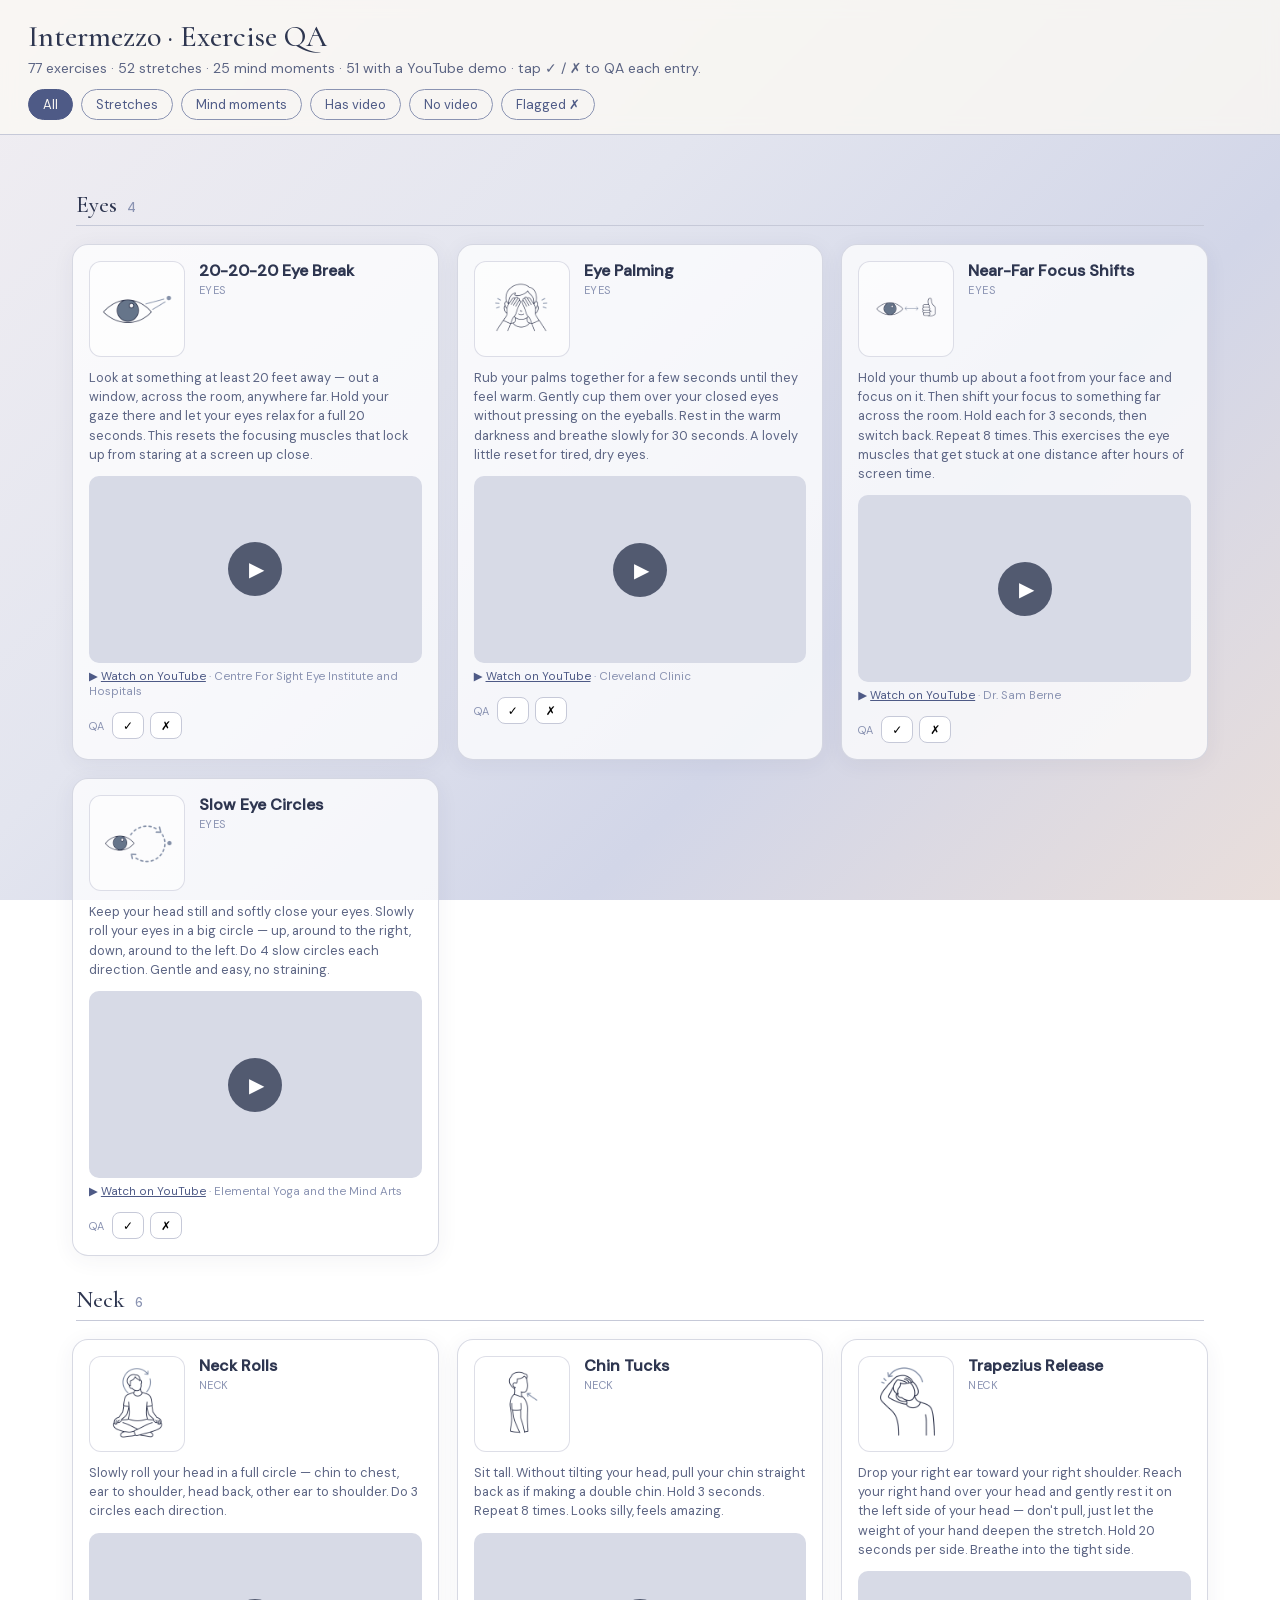
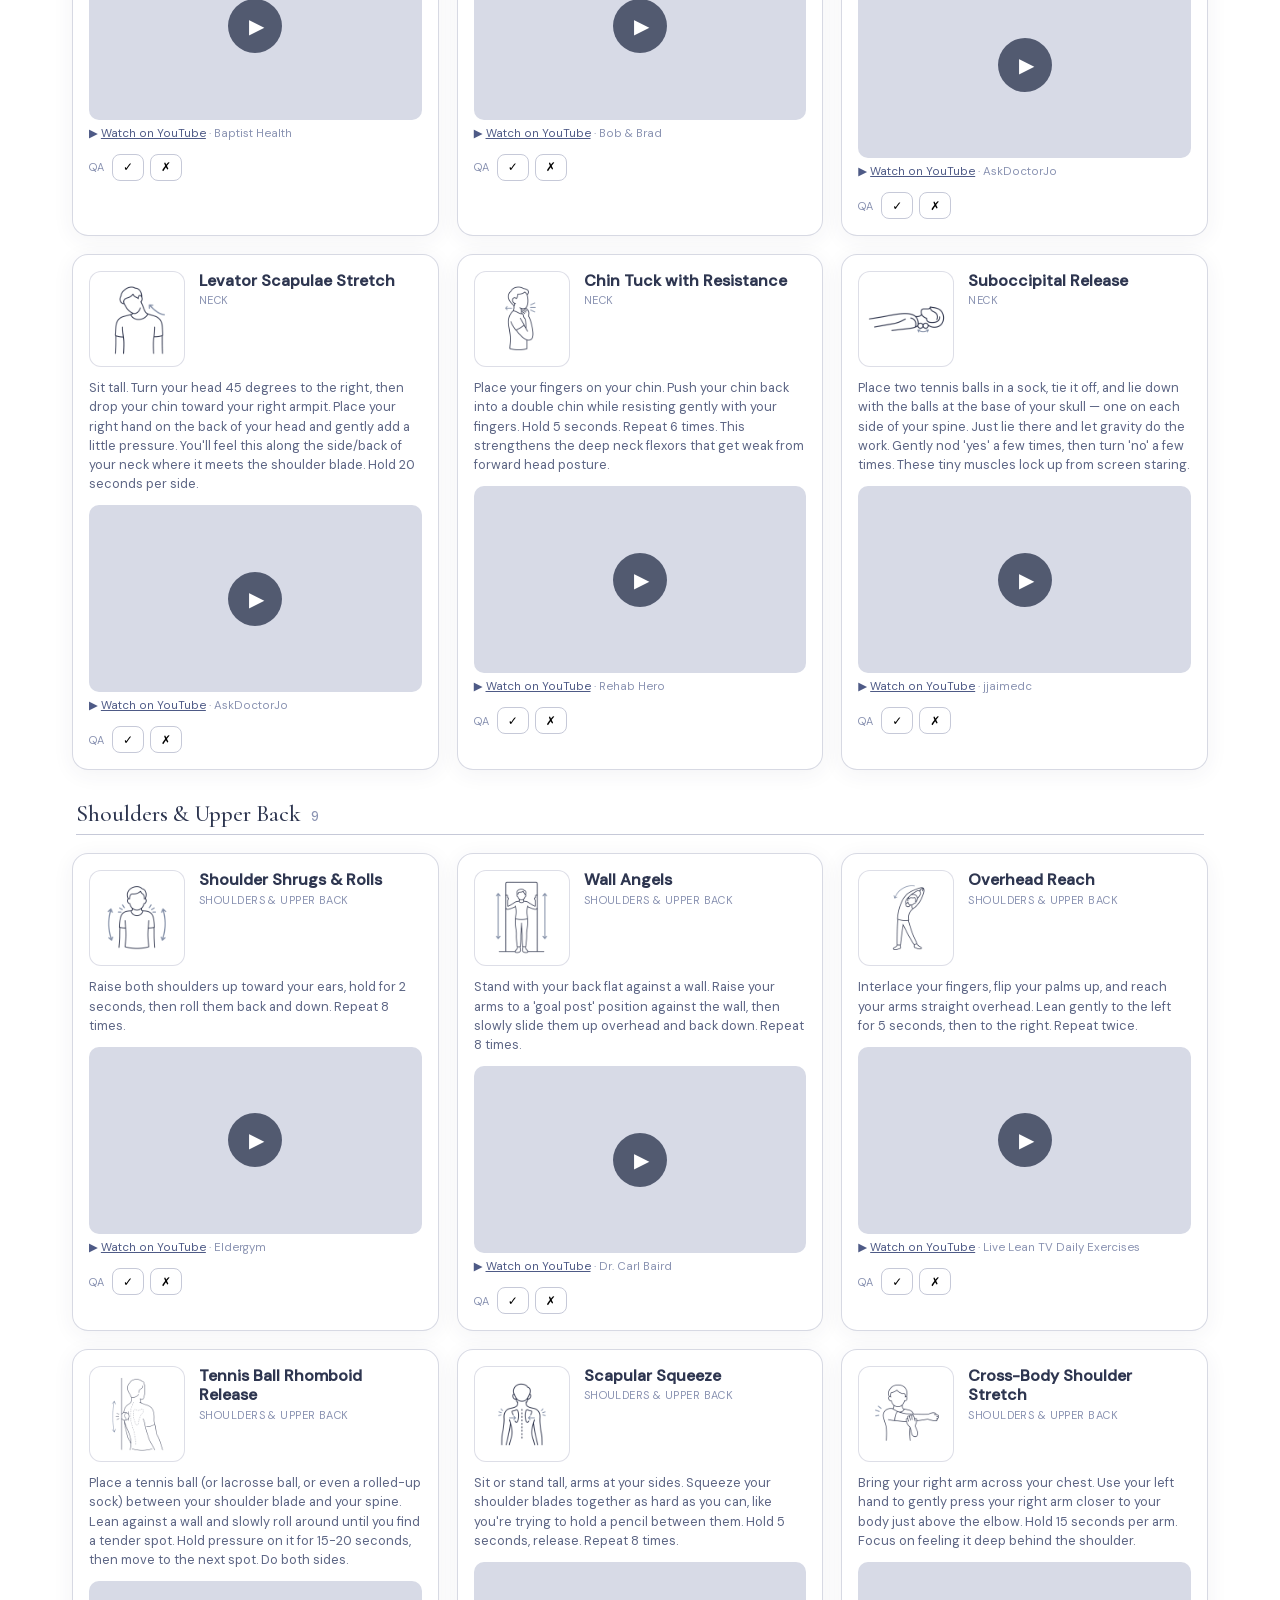
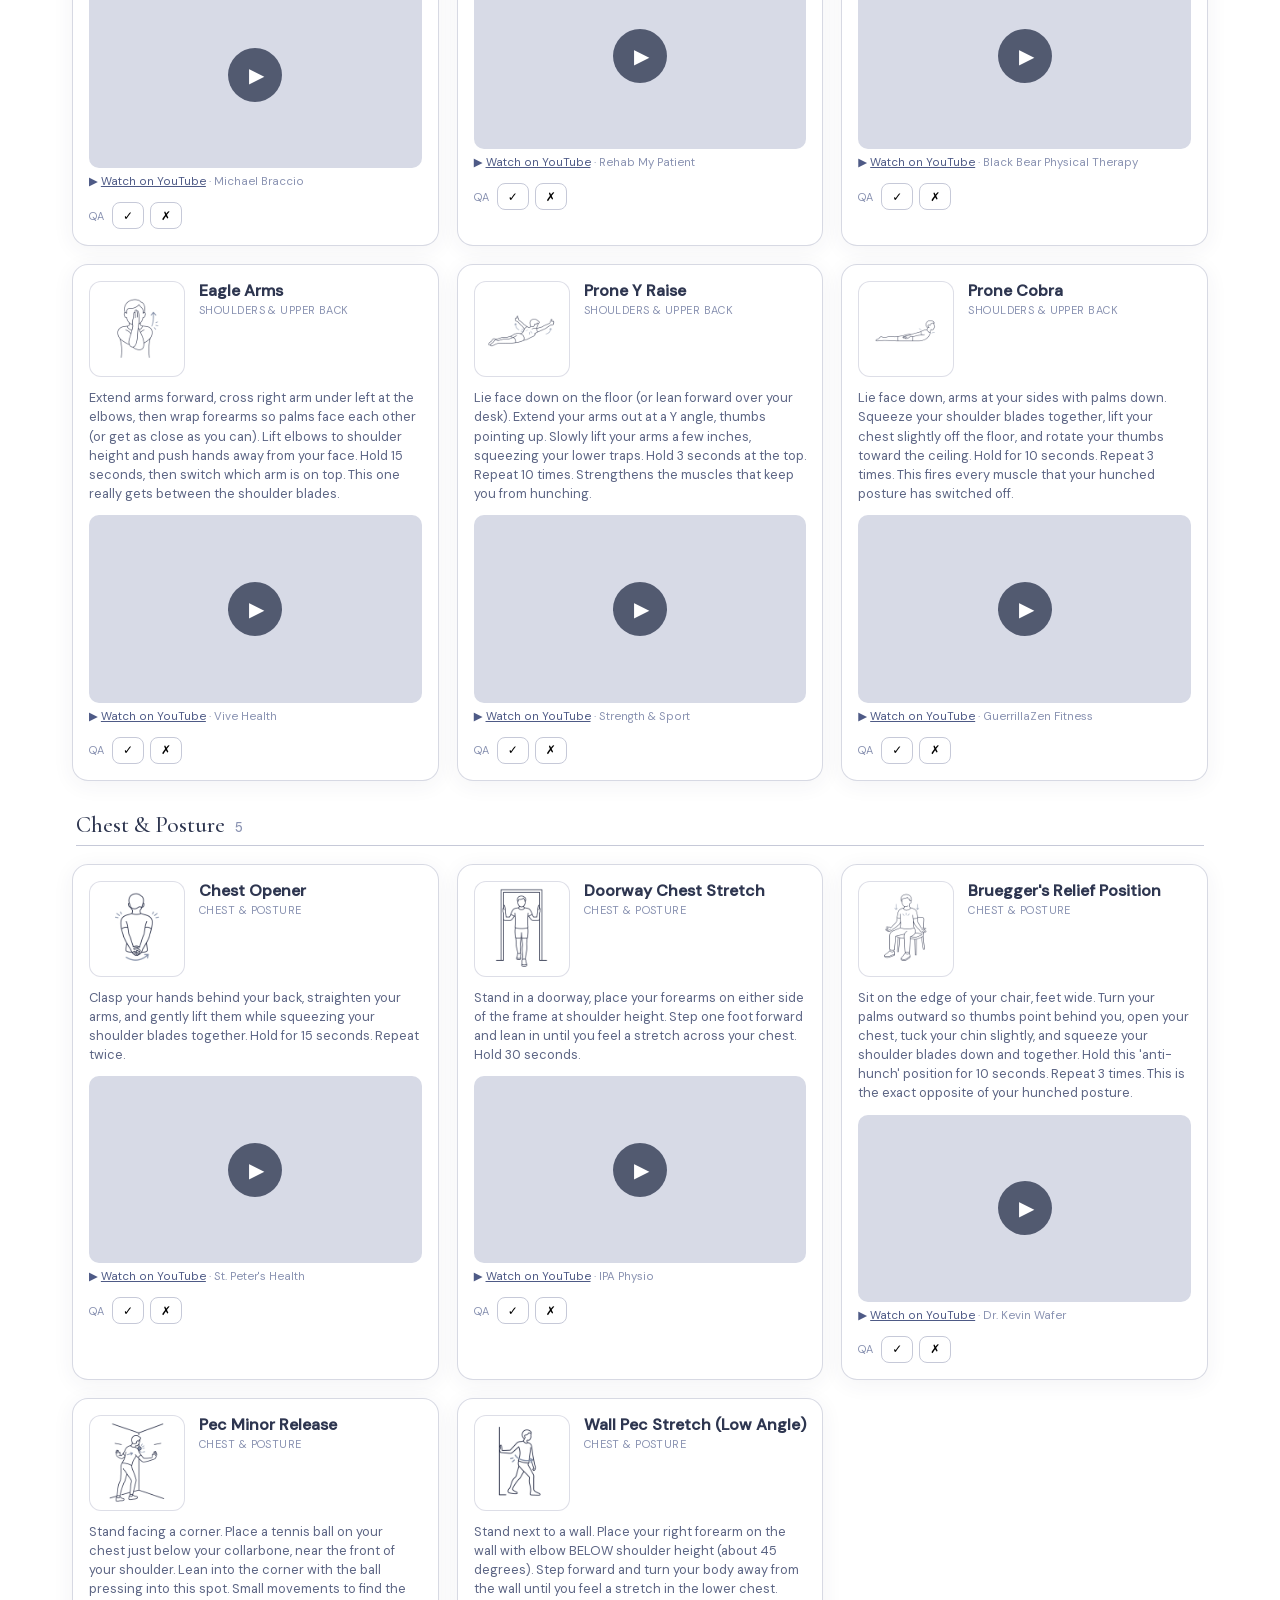
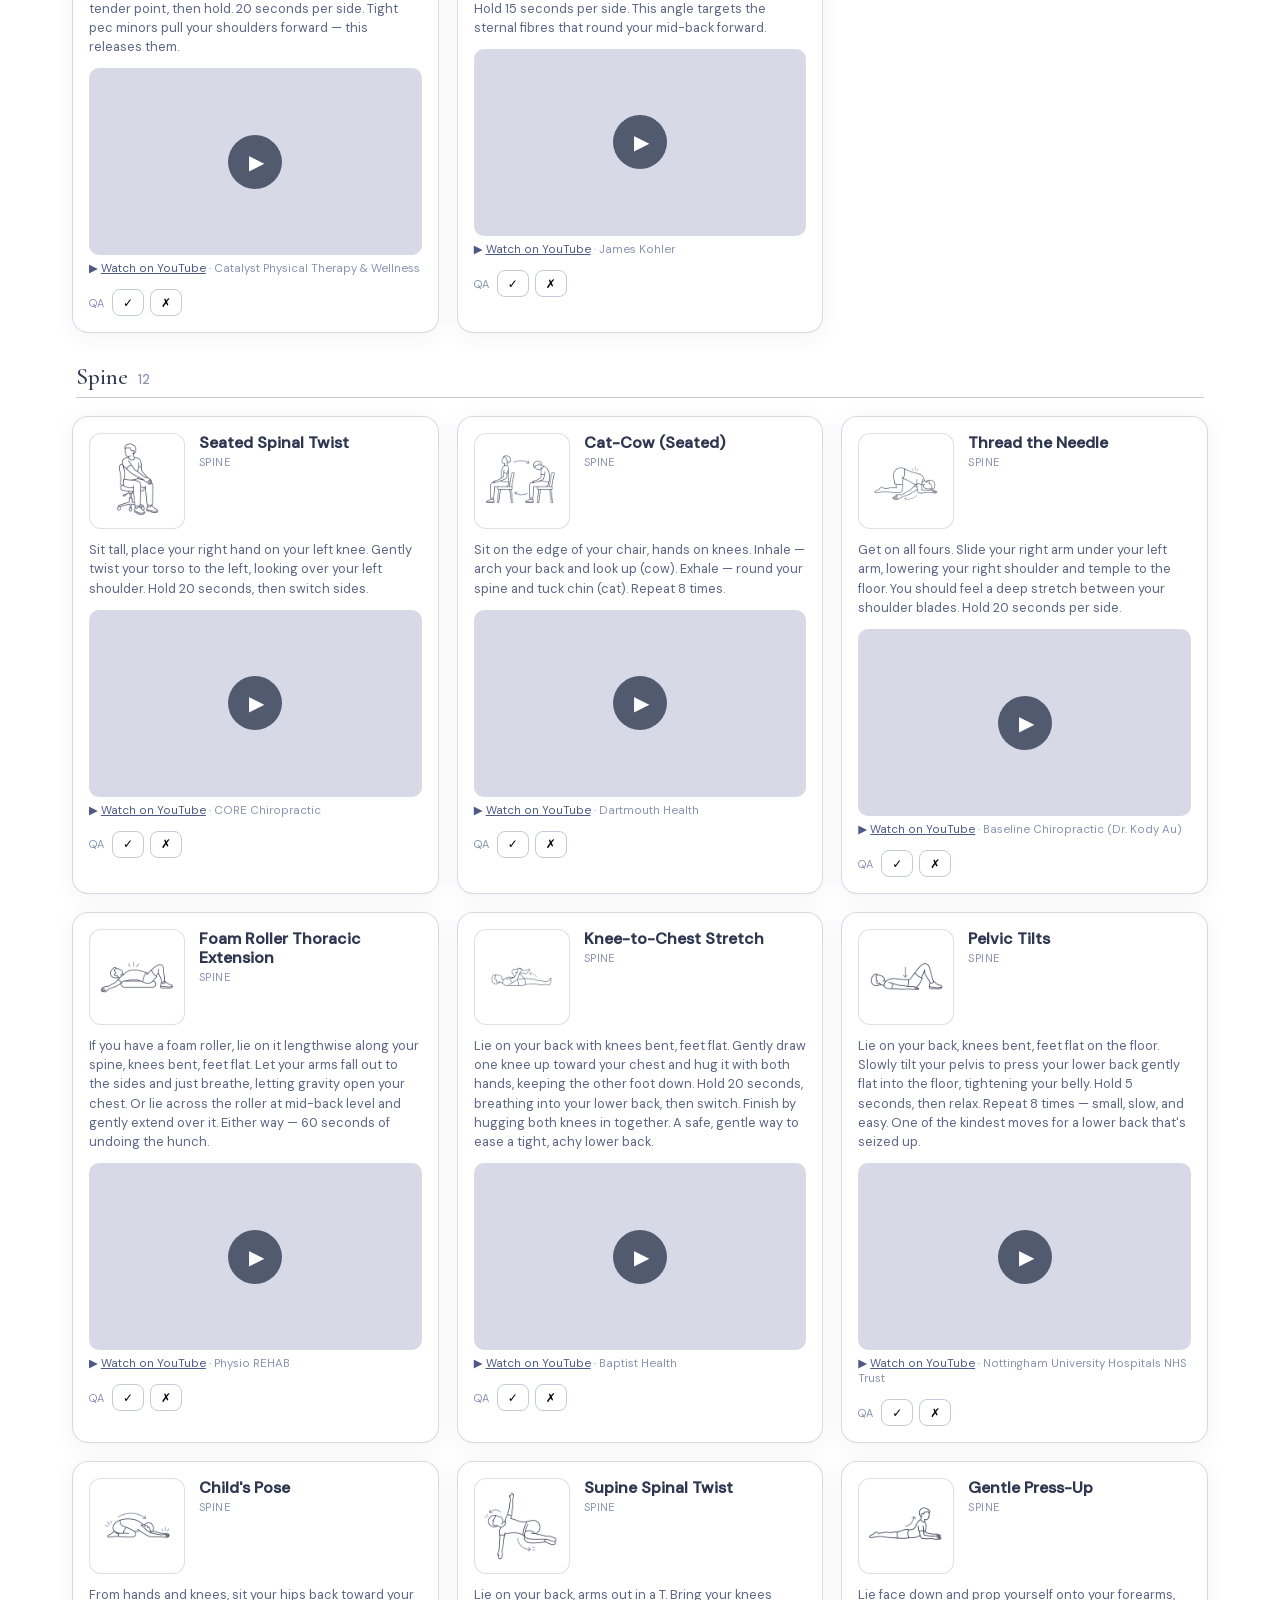
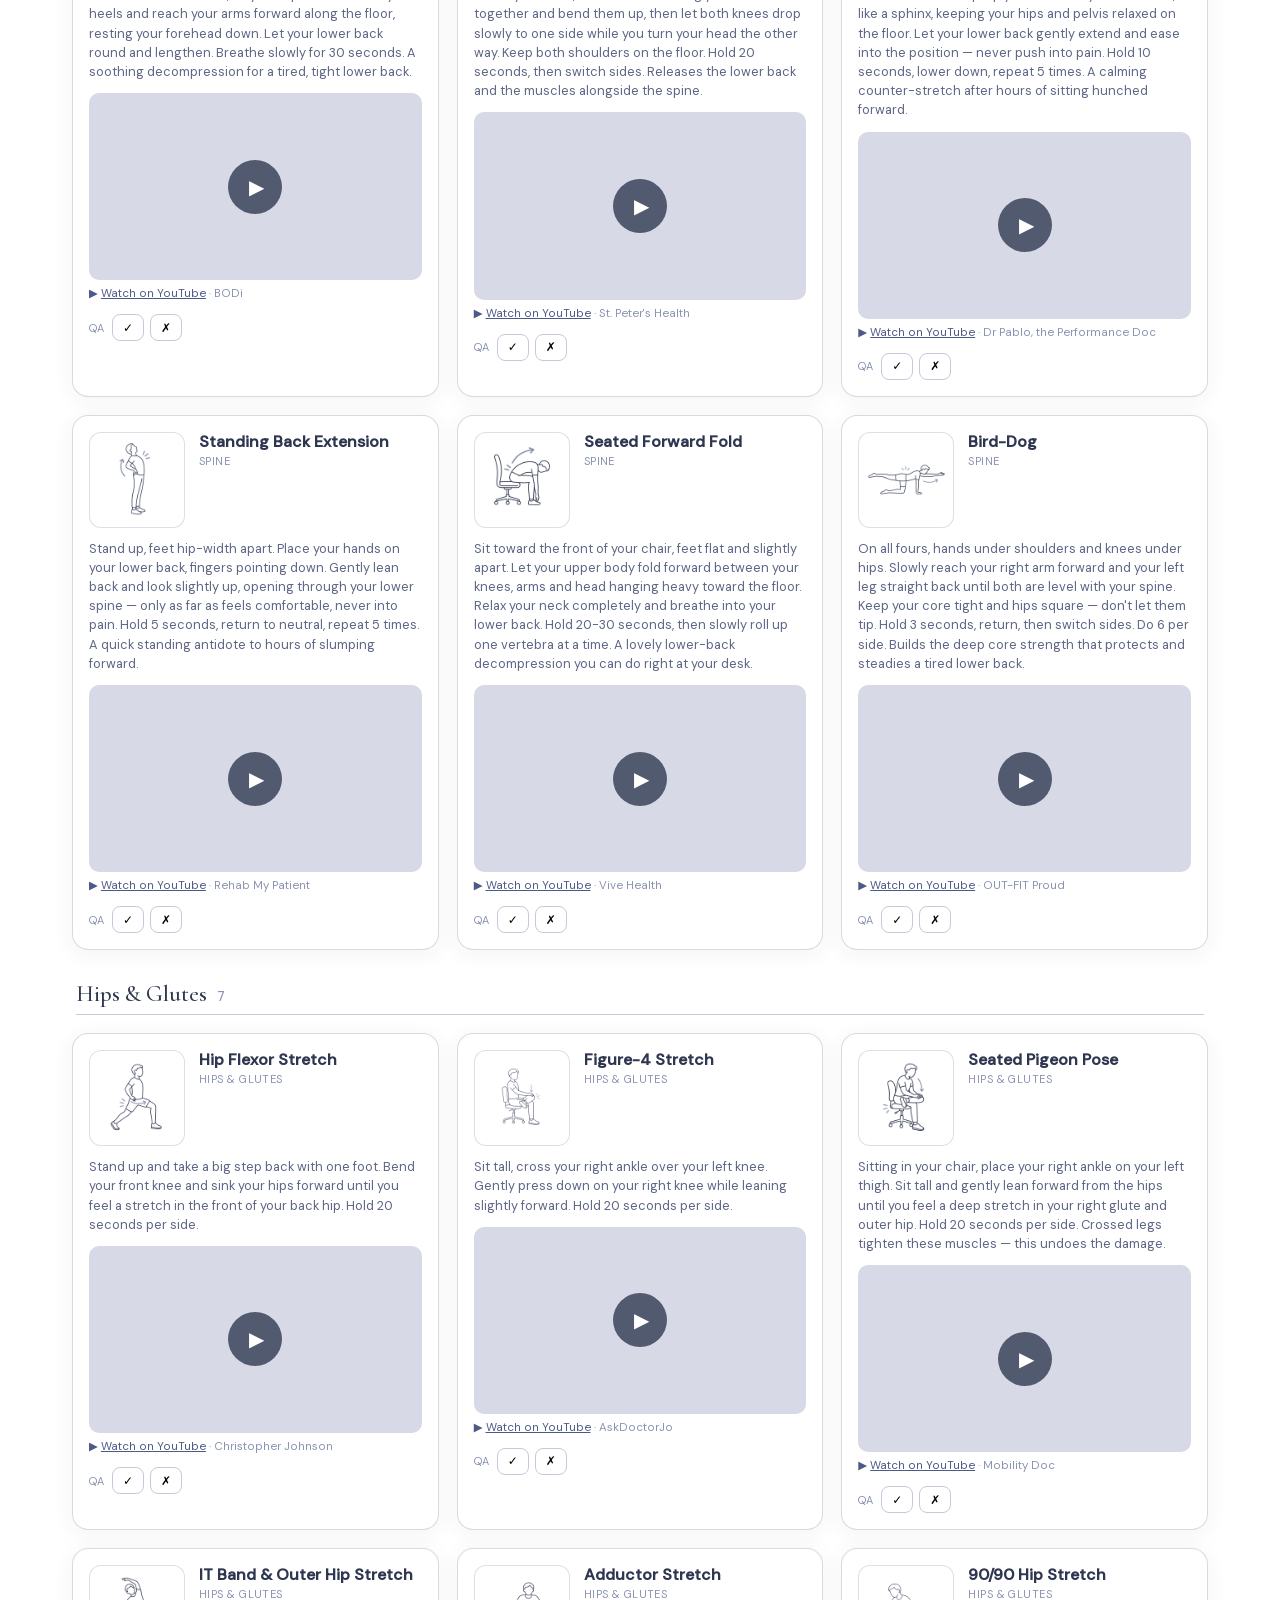
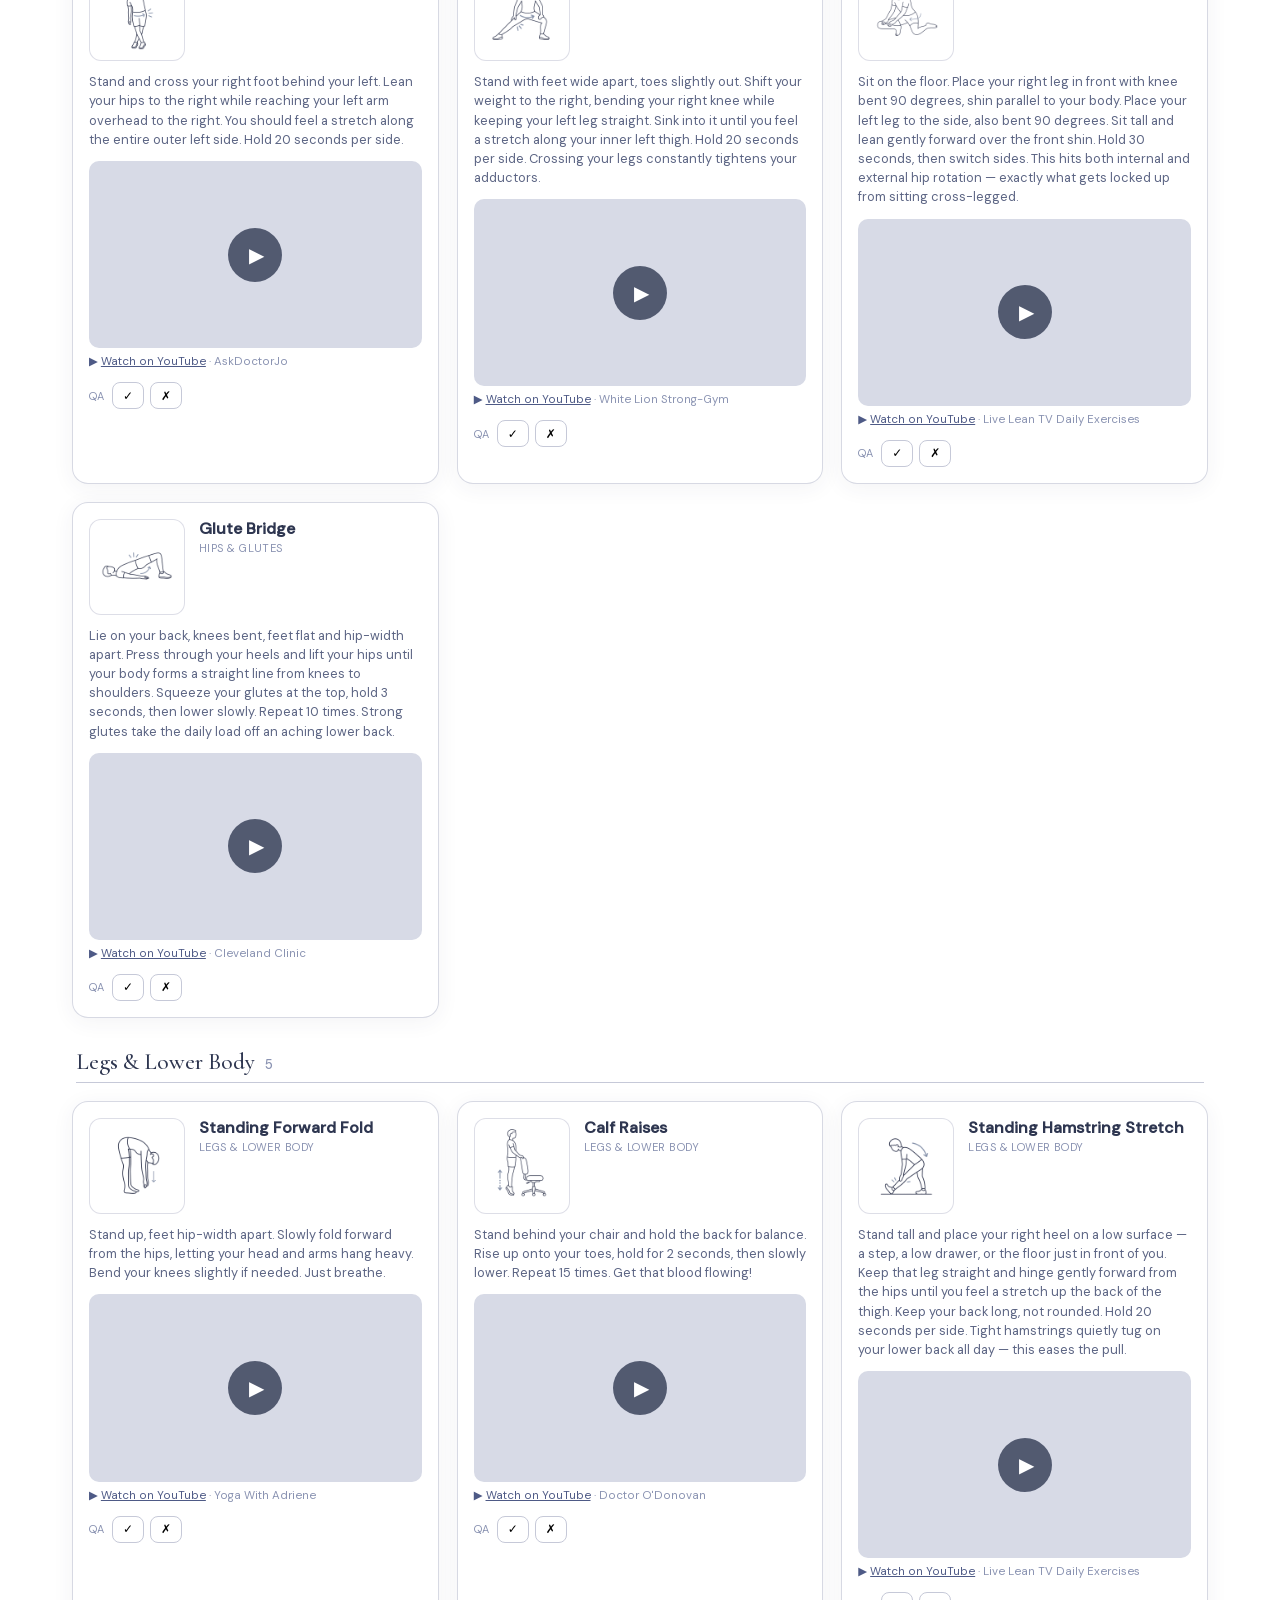
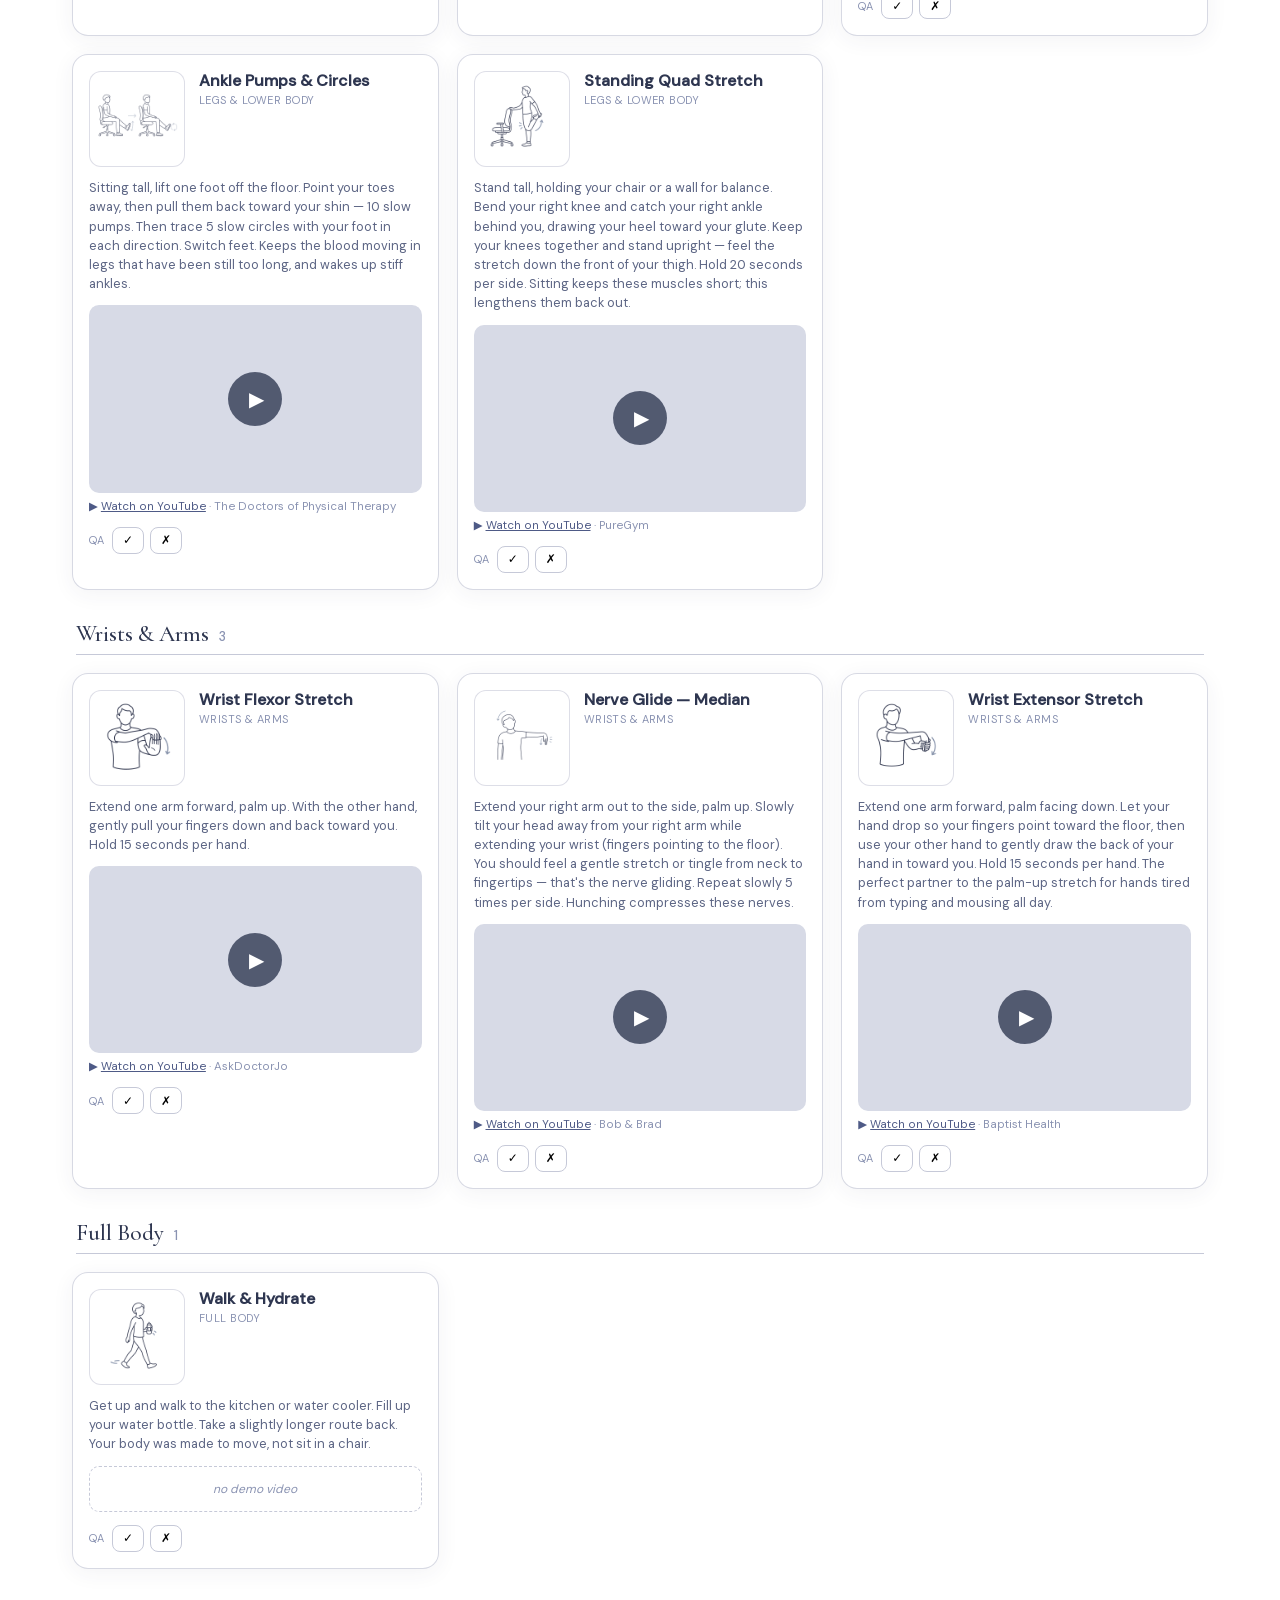
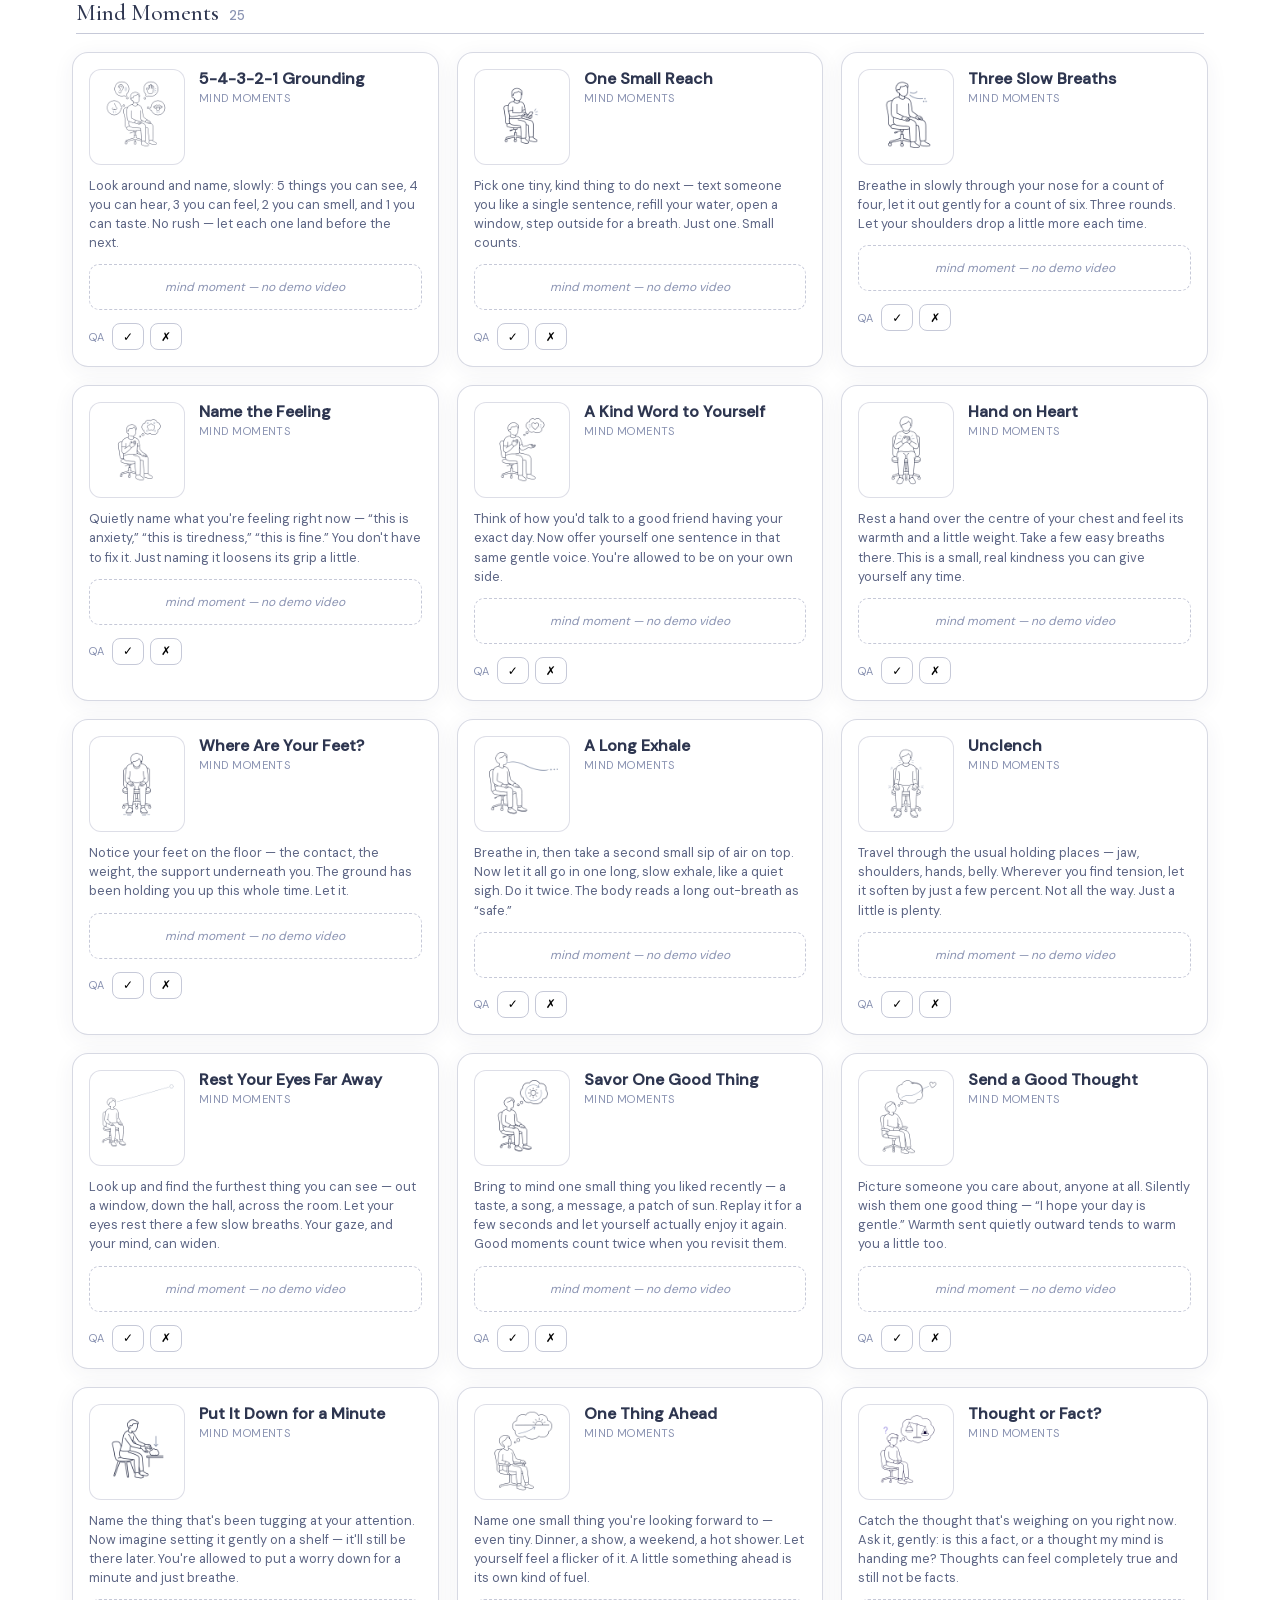
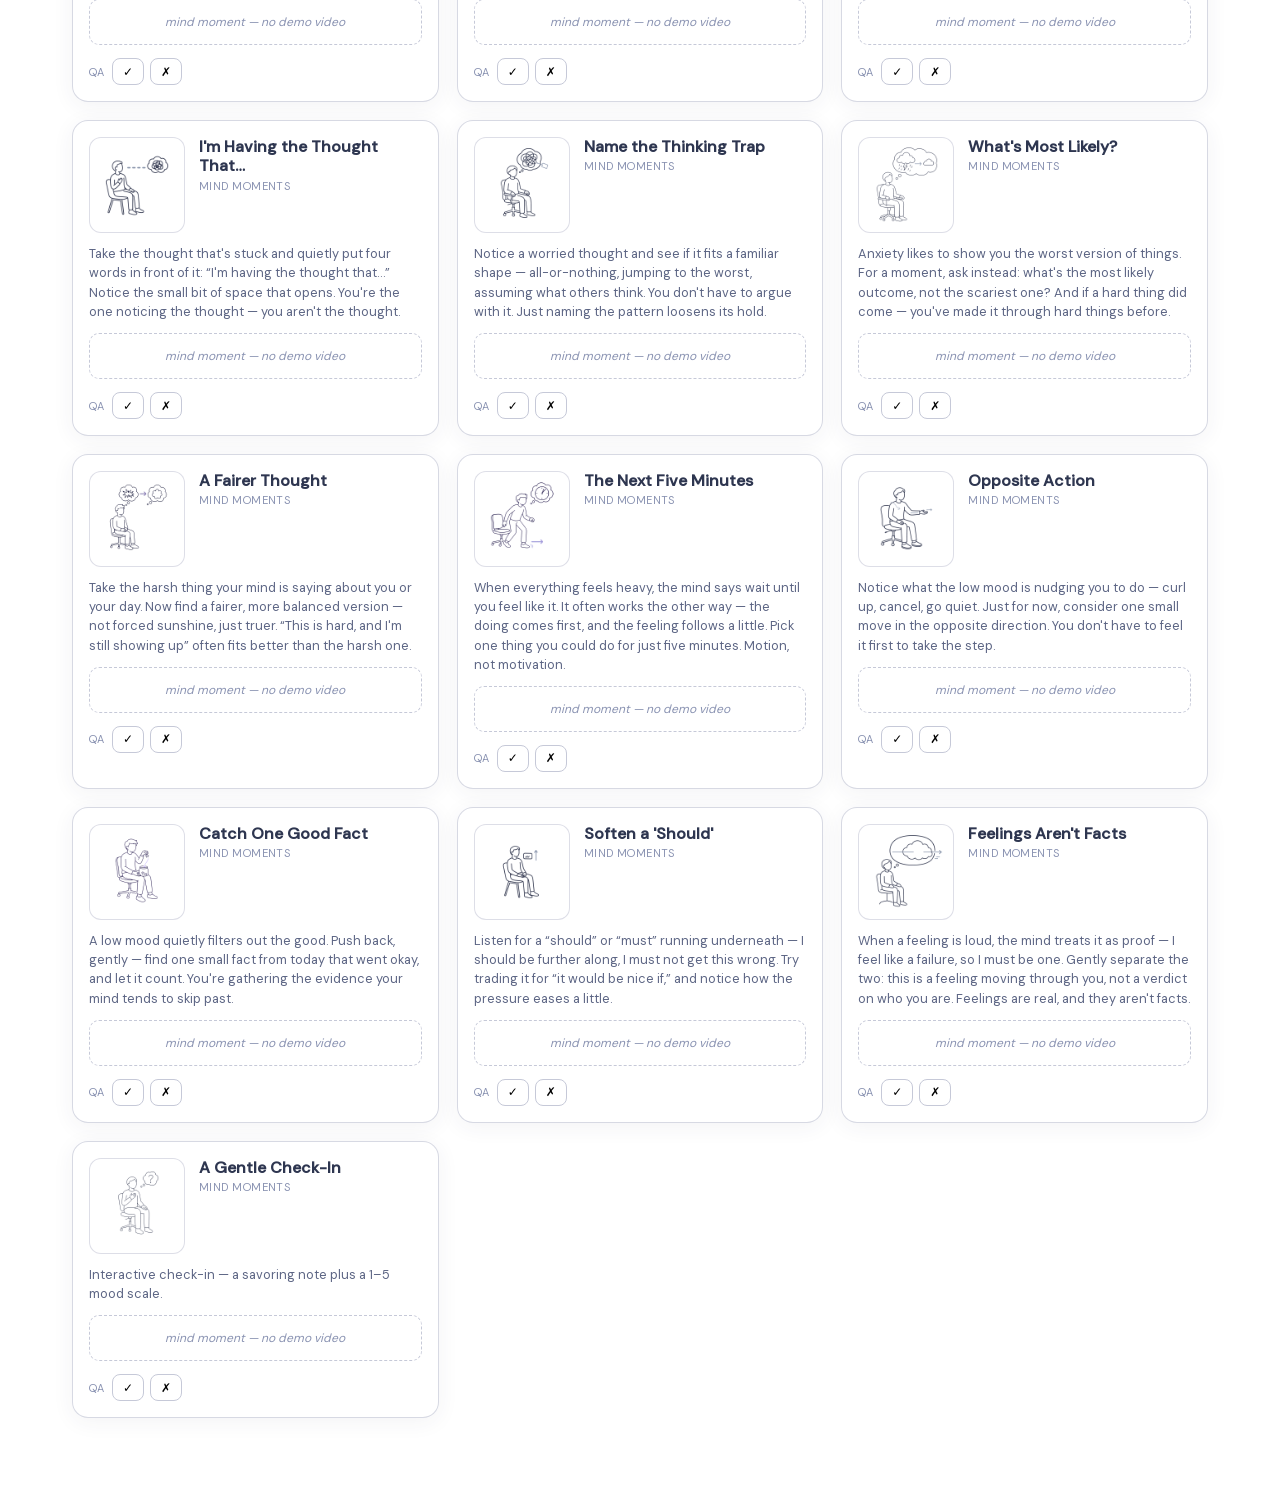
==== commit 159fad5c: "feat: update gallery to display youtube videos" ====
--- a/gallery.html
+++ b/gallery.html
@@ -3,7 +3,7 @@
 <head>
 <meta charset="utf-8">
 <meta name="viewport" content="width=device-width, initial-scale=1">
-<title>Intermezzo · Illustration QA</title>
+<title>Intermezzo · Exercise QA</title>
 <link rel="stylesheet" href="fonts/fonts.css">
 <style>
   :root {
@@ -18,7 +18,7 @@
   }
   header {
     position:sticky; top:0; z-index:5; backdrop-filter:blur(8px);
-    background:rgba(251,248,243,0.78); border-bottom:1px solid var(--line);
+    background:rgba(251,248,243,0.82); border-bottom:1px solid var(--line);
     padding:18px 28px 14px;
   }
   h1 { font-family:'Cormorant',Georgia,serif; font-weight:500; font-size:30px; margin:0 0 4px; }
@@ -36,59 +36,57 @@
   }
   .group-title .cnt { font-family:'DM Sans'; font-size:13px; color:var(--moss); }
   .divider { height:1px; background:var(--line); margin:6px 4px 18px; }
-  .grid { display:grid; grid-template-columns:repeat(auto-fill,minmax(210px,1fr)); gap:18px; }
+  .grid { display:grid; grid-template-columns:repeat(auto-fill,minmax(330px,1fr)); gap:18px; }
   .card {
-    background:rgba(255,255,255,0.72); border:1px solid rgba(198,201,216,0.7); border-radius:16px;
-    padding:14px 14px 16px; display:flex; flex-direction:column; align-items:center;
-    box-shadow:0 4px 22px rgba(46,54,80,0.06);
-  }
-  .media {
-    width:100%; height:172px; display:flex; align-items:center; justify-content:center;
-    margin-bottom:10px;
-  }
-  .media img.stretch-illo { max-width:100%; max-height:100%; object-fit:contain;
-    -webkit-user-select:none; user-select:none; }
-  .media svg { width:auto; height:100%; max-height:160px; }
-  /* match the app's SVG recolour so fallbacks look right */
-  .media svg [stroke="white"]{stroke:var(--olive);} .media svg [stroke="#ffd700"]{stroke:var(--moss);}
-  .media svg [fill="#ffd700"]{fill:var(--moss);}
-  .mind-ph { width:100%; height:172px; display:flex; align-items:center; justify-content:center; }
-  .mind-ph .orb { width:76px; height:76px; border-radius:50%;
+    background:rgba(255,255,255,0.74); border:1px solid rgba(198,201,216,0.7); border-radius:16px;
+    padding:16px; display:flex; flex-direction:column; box-shadow:0 4px 22px rgba(46,54,80,0.06);
+  }
+  .top { display:flex; gap:14px; align-items:flex-start; }
+  .illo { width:96px; height:96px; flex:0 0 96px; border-radius:12px; border:1px solid rgba(198,201,216,0.6);
+    background:rgba(255,255,255,0.6); display:flex; align-items:center; justify-content:center; overflow:hidden; }
+  .illo img.stretch-illo { max-width:88%; max-height:88%; object-fit:contain; -webkit-user-select:none; user-select:none; }
+  .illo svg { width:auto; height:82%; max-height:82px; }
+  .illo svg [stroke="white"]{stroke:var(--olive);} .illo svg [stroke="#ffd700"]{stroke:var(--moss);}
+  .illo svg [fill="#ffd700"]{fill:var(--moss);}
+  .illo .orb { width:60px; height:60px; border-radius:50%;
     background:radial-gradient(circle at 50% 45%, rgba(138,147,178,0.38), rgba(192,138,134,0.14) 60%, transparent 76%);
     box-shadow:0 0 0 1px rgba(138,147,178,0.25) inset; }
-  .name { font-size:15px; font-weight:500; text-align:center; line-height:1.25; }
-  .desc { margin-top:8px; font-size:12.5px; line-height:1.45; color:var(--sage); text-align:left; }
-  .meta { margin-top:7px; display:flex; flex-direction:column; gap:5px; align-items:center; }
-  .badge { font-size:11px; padding:3px 9px; border-radius:999px; letter-spacing:.02em; }
-  .badge.img { background:rgba(138,147,178,0.18); color:var(--forest); }
-  .badge.svg { background:rgba(192,138,134,0.2); color:#9A5F5A; }
-  .badge.mind { background:rgba(120,144,160,0.18); color:var(--forest); }
-  .srcline { font-size:11px; color:var(--moss); }
-  .qa { margin-top:9px; display:flex; gap:6px; }
-  .qa button {
-    font-family:inherit; font-size:12px; cursor:pointer; width:30px; height:26px; border-radius:8px;
-    border:1px solid var(--line); background:#fff; transition:.12s;
-  }
+  .head { min-width:0; }
+  .name { font-size:16px; font-weight:600; line-height:1.2; }
+  .area { font-size:11px; color:var(--moss); text-transform:uppercase; letter-spacing:.04em; margin-top:3px; }
+  .desc { margin-top:11px; font-size:12.8px; line-height:1.5; color:var(--sage); }
+  .vid { margin-top:12px; }
+  .vthumb { width:100%; aspect-ratio:16/9; border:0; border-radius:10px; cursor:pointer; padding:0;
+    background-size:cover; background-position:center; background-color:#d7dae6; position:relative; display:block; }
+  .vthumb .play { position:absolute; inset:0; display:flex; align-items:center; justify-content:center; }
+  .vthumb .play span { width:54px; height:54px; border-radius:50%; background:rgba(46,54,80,0.78);
+    color:#fff; display:flex; align-items:center; justify-content:center; font-size:20px; padding-left:3px; }
+  .vid iframe { width:100%; aspect-ratio:16/9; border:0; border-radius:10px; }
+  .vcredit { margin-top:6px; font-size:11.5px; color:var(--forest); }
+  .vcredit a { color:var(--forest); }
+  .vcredit .by { color:var(--moss); }
+  .novid { margin-top:12px; font-size:12px; color:var(--moss); font-style:italic;
+    border:1px dashed var(--line); border-radius:10px; padding:14px; text-align:center; }
+  .qa { margin-top:13px; display:flex; gap:6px; align-items:center; }
+  .qa .label { font-size:11px; color:var(--moss); margin-right:2px; }
+  .qa button { font-family:inherit; font-size:12px; cursor:pointer; width:32px; height:27px; border-radius:8px;
+    border:1px solid var(--line); background:#fff; transition:.12s; }
   .qa button.ok.on { background:#cfe3d4; border-color:#86b094; }
   .qa button.bad.on { background:#f0cfcd; border-color:#c79b97; }
   .card.flag-bad { outline:2px solid var(--terra); }
   .empty { color:var(--sage); padding:40px; text-align:center; }
-  /* QA before/after comparison */
-  .compare { display:flex; flex-direction:column; gap:10px; width:100%; }
-  .compare figure { margin:0; display:flex; flex-direction:column; align-items:center; }
-  .compare .media { width:100%; height:200px; margin-bottom:4px; border:1px dashed rgba(198,201,216,0.8); border-radius:10px; }
-  .compare figcaption { font-size:10.5px; letter-spacing:.04em; text-transform:uppercase; color:var(--moss); }
-  .compare figure.new figcaption { color:var(--forest); font-weight:600; }
 </style>
 </head>
 <body>
 <header>
-  <h1>Intermezzo · Illustration QA</h1>
+  <h1>Intermezzo · Exercise QA</h1>
   <p class="sub" id="summary"></p>
   <div class="filters">
     <button data-f="all" class="active">All</button>
-    <button data-f="img">Illustrated</button>
-    <button data-f="svg">Needs image</button>
+    <button data-f="stretch">Stretches</button>
+    <button data-f="mind">Mind moments</button>
+    <button data-f="video">Has video</button>
+    <button data-f="novideo">No video</button>
     <button data-f="flagged">Flagged ✗</button>
     <span class="sub" id="flagcount" style="margin-left:6px"></span>
   </div>
@@ -96,13 +94,12 @@
 <main id="root"></main>
 
 <script src="stretch-illustrations.js"></script>
+<script src="stretch-videos.js"></script>
 <script>
-const ITEMS = [{"name": "Neck Rolls", "area": "NECK", "desc": "Slowly roll your head in a full circle \u2014 chin to chest, ear to shoulder, head back, other ear to shoulder. Do 3 circles each direction.", "mind": false, "src": "Neck & Upper \u00b7 fig 0"}, {"name": "Shoulder Shrugs & Rolls", "area": "SHOULDERS_UPPER_BACK", "desc": "Raise both shoulders up toward your ears, hold for 2 seconds, then roll them back and down. Repeat 8 times.", "mind": false, "src": "Neck & Upper \u00b7 fig 1"}, {"name": "Seated Spinal Twist", "area": "SPINE", "desc": "Sit tall, place your right hand on your left knee. Gently twist your torso to the left, looking over your left shoulder. Hold 20 seconds, then switch sides.", "mind": false, "src": "Spine \u00b7 fig 0"}, {"name": "Chest Opener", "area": "CHEST_POSTURE", "desc": "Clasp your hands behind your back, straighten your arms, and gently lift them while squeezing your shoulder blades together. Hold for 15 seconds. Repeat twice.", "mind": false, "src": "Chest & Posture \u00b7 fig 0"}, {"name": "Wrist Flexor Stretch", "area": "WRISTS_ARMS", "desc": "Extend one arm forward, palm up. With the other hand, gently pull your fingers down and back toward you. Hold 15 seconds per hand.", "mind": false, "src": "Legs & Circ & Wrists \u00b7 fig 5"}, {"name": "Standing Forward Fold", "area": "LOWER_BODY", "desc": "Stand up, feet hip-width apart. Slowly fold forward from the hips, letting your head and arms hang heavy. Bend your knees slightly if needed. Just breathe.", "mind": false, "src": "Full Body \u00b7 fig 0"}, {"name": "Cat-Cow (Seated)", "area": "SPINE", "desc": "Sit on the edge of your chair, hands on knees. Inhale \u2014 arch your back and look up (cow). Exhale \u2014 round your spine and tuck chin (cat). Repeat 8 times.", "mind": false, "src": "Spine \u00b7 fig 1"}, {"name": "Hip Flexor Stretch", "area": "HIPS_GLUTES", "desc": "Stand up and take a big step back with one foot. Bend your front knee and sink your hips forward until you feel a stretch in the front of your back hip. Hold 20 seconds per side.", "mind": false, "src": "Hips & Glutes \u00b7 fig 5"}, {"name": "Chin Tucks", "area": "NECK", "desc": "Sit tall. Without tilting your head, pull your chin straight back as if making a double chin. Hold 3 seconds. Repeat 8 times. Looks silly, feels amazing.", "mind": false, "src": "Neck & Upper \u00b7 fig 2"}, {"name": "Wall Angels", "area": "SHOULDERS_UPPER_BACK", "desc": "Stand with your back flat against a wall. Raise your arms to a 'goal post' position against the wall, then slowly slide them up overhead and back down. Repeat 8 times.", "mind": false, "src": null}, {"name": "Figure-4 Stretch", "area": "HIPS_GLUTES", "desc": "Sit tall, cross your right ankle over your left knee. Gently press down on your right knee while leaning slightly forward. Hold 20 seconds per side.", "mind": false, "src": "Hips & Glutes \u00b7 fig 1"}, {"name": "Doorway Chest Stretch", "area": "CHEST_POSTURE", "desc": "Stand in a doorway, place your forearms on either side of the frame at shoulder height. Step one foot forward and lean in until you feel a stretch across your chest. Hold 30 seconds.", "mind": false, "src": "Chest & Posture \u00b7 fig 1"}, {"name": "Walk & Hydrate", "area": "FULL_BODY", "desc": "Get up and walk to the kitchen or water cooler. Fill up your water bottle. Take a slightly longer route back. Your body was made to move, not sit in a chair.", "mind": false, "src": "Full Body \u00b7 fig 2"}, {"name": "Overhead Reach", "area": "SHOULDERS_UPPER_BACK", "desc": "Interlace your fingers, flip your palms up, and reach your arms straight overhead. Lean gently to the left for 5 seconds, then to the right. Repeat twice.", "mind": false, "src": "Full Body \u00b7 fig 1"}, {"name": "Calf Raises", "area": "LOWER_BODY", "desc": "Stand behind your chair and hold the back for balance. Rise up onto your toes, hold for 2 seconds, then slowly lower. Repeat 15 times. Get that blood flowing!", "mind": false, "src": "Legs & Circ & Wrists \u00b7 fig 0"}, {"name": "Trapezius Release", "area": "NECK", "desc": "Drop your right ear toward your right shoulder. Reach your right hand over your head and gently rest it on the left side of your head \u2014 don't pull, just let the weight of your hand deepen the stretch. Hold 20 seconds per side. Breathe into the tight side.", "mind": false, "src": "Neck & Upper \u00b7 fig 4"}, {"name": "Tennis Ball Rhomboid Release", "area": "SHOULDERS_UPPER_BACK", "desc": "Place a tennis ball (or lacrosse ball, or even a rolled-up sock) between your shoulder blade and your spine. Lean against a wall and slowly roll around until you find a tender spot. Hold pressure on it for 15-20 seconds, then move to the next spot. Do both sides.", "mind": false, "src": null}, {"name": "Scapular Squeeze", "area": "SHOULDERS_UPPER_BACK", "desc": "Sit or stand tall, arms at your sides. Squeeze your shoulder blades together as hard as you can, like you're trying to hold a pencil between them. Hold 5 seconds, release. Repeat 8 times.", "mind": false, "src": null}, {"name": "Thread the Needle", "area": "SPINE", "desc": "Get on all fours. Slide your right arm under your left arm, lowering your right shoulder and temple to the floor. You should feel a deep stretch between your shoulder blades. Hold 20 seconds per side.", "mind": false, "src": null}, {"name": "Cross-Body Shoulder Stretch", "area": "SHOULDERS_UPPER_BACK", "desc": "Bring your right arm across your chest. Use your left hand to gently press your right arm closer to your body just above the elbow. Hold 15 seconds per arm. Focus on feeling it deep behind the shoulder.", "mind": false, "src": null}, {"name": "Eagle Arms", "area": "SHOULDERS_UPPER_BACK", "desc": "Extend arms forward, cross right arm under left at the elbows, then wrap forearms so palms face each other (or get as close as you can). Lift elbows to shoulder height and push hands away from your face. Hold 15 seconds, then switch which arm is on top. This one really gets between the shoulder blades.", "mind": false, "src": null}, {"name": "Levator Scapulae Stretch", "area": "NECK", "desc": "Sit tall. Turn your head 45 degrees to the right, then drop your chin toward your right armpit. Place your right hand on the back of your head and gently add a little pressure. You'll feel this along the side/back of your neck where it meets the shoulder blade. Hold 20 seconds per side.", "mind": false, "src": "Neck & Upper \u00b7 fig 5"}, {"name": "Prone Y Raise", "area": "SHOULDERS_UPPER_BACK", "desc": "Lie face down on the floor (or lean forward over your desk). Extend your arms out at a Y angle, thumbs pointing up. Slowly lift your arms a few inches, squeezing your lower traps. Hold 3 seconds at the top. Repeat 10 times. Strengthens the muscles that keep you from hunching.", "mind": false, "src": null}, {"name": "Bruegger's Relief Position", "area": "CHEST_POSTURE", "desc": "Sit on the edge of your chair, feet wide. Turn your palms outward so thumbs point behind you, open your chest, tuck your chin slightly, and squeeze your shoulder blades down and together. Hold this 'anti-hunch' position for 10 seconds. Repeat 3 times. This is the exact opposite of your hunched posture.", "mind": false, "src": null}, {"name": "Foam Roller Thoracic Extension", "area": "SPINE", "desc": "If you have a foam roller, lie on it lengthwise along your spine, knees bent, feet flat. Let your arms fall out to the sides and just breathe, letting gravity open your chest. Or lie across the roller at mid-back level and gently extend over it. Either way \u2014 60 seconds of undoing the hunch.", "mind": false, "src": "Chest & Posture \u00b7 fig 4"}, {"name": "Pec Minor Release", "area": "CHEST_POSTURE", "desc": "Stand facing a corner. Place a tennis ball on your chest just below your collarbone, near the front of your shoulder. Lean into the corner with the ball pressing into this spot. Small movements to find the tender point, then hold. 20 seconds per side. Tight pec minors pull your shoulders forward \u2014 this releases them.", "mind": false, "src": "Chest & Posture \u00b7 fig 3"}, {"name": "Chin Tuck with Resistance", "area": "NECK", "desc": "Place your fingers on your chin. Push your chin back into a double chin while resisting gently with your fingers. Hold 5 seconds. Repeat 6 times. This strengthens the deep neck flexors that get weak from forward head posture.", "mind": false, "src": "Neck & Upper \u00b7 fig 3"}, {"name": "Suboccipital Release", "area": "NECK", "desc": "Place two tennis balls in a sock, tie it off, and lie down with the balls at the base of your skull \u2014 one on each side of your spine. Just lie there and let gravity do the work. Gently nod 'yes' a few times, then turn 'no' a few times. These tiny muscles lock up from screen staring.", "mind": false, "src": "Neck & Upper \u00b7 fig 6"}, {"name": "Seated Pigeon Pose", "area": "HIPS_GLUTES", "desc": "Sitting in your chair, place your right ankle on your left thigh. Sit tall and gently lean forward from the hips until you feel a deep stretch in your right glute and outer hip. Hold 20 seconds per side. Crossed legs tighten these muscles \u2014 this undoes the damage.", "mind": false, "src": "Hips & Glutes \u00b7 fig 0"}, {"name": "IT Band & Outer Hip Stretch", "area": "HIPS_GLUTES", "desc": "Stand and cross your right foot behind your left. Lean your hips to the right while reaching your left arm overhead to the right. You should feel a stretch along the entire outer left side. Hold 20 seconds per side.", "mind": false, "src": "Hips & Glutes \u00b7 fig 3"}, {"name": "Adductor Stretch", "area": "HIPS_GLUTES", "desc": "Stand with feet wide apart, toes slightly out. Shift your weight to the right, bending your right knee while keeping your left leg straight. Sink into it until you feel a stretch along your inner left thigh. Hold 20 seconds per side. Crossing your legs constantly tightens your adductors.", "mind": false, "src": "Hips & Glutes \u00b7 fig 4"}, {"name": "90/90 Hip Stretch", "area": "HIPS_GLUTES", "desc": "Sit on the floor. Place your right leg in front with knee bent 90 degrees, shin parallel to your body. Place your left leg to the side, also bent 90 degrees. Sit tall and lean gently forward over the front shin. Hold 30 seconds, then switch sides. This hits both internal and external hip rotation \u2014 exactly what gets locked up from sitting cross-legged.", "mind": false, "src": "Hips & Glutes \u00b7 fig 2"}, {"name": "Wall Pec Stretch (Low Angle)", "area": "CHEST_POSTURE", "desc": "Stand next to a wall. Place your right forearm on the wall with elbow BELOW shoulder height (about 45 degrees). Step forward and turn your body away from the wall until you feel a stretch in the lower chest. Hold 15 seconds per side. This angle targets the sternal fibres that round your mid-back forward.", "mind": false, "src": "Chest & Posture \u00b7 fig 2"}, {"name": "Prone Cobra", "area": "SHOULDERS_UPPER_BACK", "desc": "Lie face down, arms at your sides with palms down. Squeeze your shoulder blades together, lift your chest slightly off the floor, and rotate your thumbs toward the ceiling. Hold for 10 seconds. Repeat 3 times. This fires every muscle that your hunched posture has switched off.", "mind": false, "src": "Chest & Posture \u00b7 fig 5"}, {"name": "Nerve Glide \u2014 Median", "area": "WRISTS_ARMS", "desc": "Extend your right arm out to the side, palm up. Slowly tilt your head away from your right arm while extending your wrist (fingers pointing to the floor). You should feel a gentle stretch or tingle from neck to fingertips \u2014 that's the nerve gliding. Repeat slowly 5 times per side. Hunching compresses these nerves.", "mind": false, "src": null}, {"name": "20-20-20 Eye Break", "area": "EYES", "desc": "Look at something at least 20 feet away \u2014 out a window, across the room, anywhere far. Hold your gaze there and let your eyes relax for a full 20 seconds. This resets the focusing muscles that lock up from staring at a screen up close.", "mind": false, "src": "Eyes \u00b7 fig 0"}, {"name": "Eye Palming", "area": "EYES", "desc": "Rub your palms together for a few seconds until they feel warm. Gently cup them over your closed eyes without pressing on the eyeballs. Rest in the warm darkness and breathe slowly for 30 seconds. A lovely little reset for tired, dry eyes.", "mind": false, "src": "Eyes \u00b7 fig 1"}, {"name": "Near-Far Focus Shifts", "area": "EYES", "desc": "Hold your thumb up about a foot from your face and focus on it. Then shift your focus to something far across the room. Hold each for 3 seconds, then switch back. Repeat 8 times. This exercises the eye muscles that get stuck at one distance after hours of screen time.", "mind": false, "src": "Eyes \u00b7 fig 2"}, {"name": "Slow Eye Circles", "area": "EYES", "desc": "Keep your head still and softly close your eyes. Slowly roll your eyes in a big circle \u2014 up, around to the right, down, around to the left. Do 4 slow circles each direction. Gentle and easy, no straining.", "mind": false, "src": "Eyes \u00b7 fig 3"}, {"name": "Knee-to-Chest Stretch", "area": "SPINE", "desc": "Lie on your back with knees bent, feet flat. Gently draw one knee up toward your chest and hug it with both hands, keeping the other foot down. Hold 20 seconds, breathing into your lower back, then switch. Finish by hugging both knees in together. A safe, gentle way to ease a tight, achy lower back.", "mind": false, "src": "Hips & Glutes \u00b7 fig 6"}, {"name": "Pelvic Tilts", "area": "SPINE", "desc": "Lie on your back, knees bent, feet flat on the floor. Slowly tilt your pelvis to press your lower back gently flat into the floor, tightening your belly. Hold 5 seconds, then relax. Repeat 8 times \u2014 small, slow, and easy. One of the kindest moves for a lower back that's seized up.", "mind": false, "src": "Spine \u00b7 fig 3"}, {"name": "Child's Pose", "area": "SPINE", "desc": "From hands and knees, sit your hips back toward your heels and reach your arms forward along the floor, resting your forehead down. Let your lower back round and lengthen. Breathe slowly for 30 seconds. A soothing decompression for a tired, tight lower back.", "mind": false, "src": "Spine \u00b7 fig 5"}, {"name": "Supine Spinal Twist", "area": "SPINE", "desc": "Lie on your back, arms out in a T. Bring your knees together and bend them up, then let both knees drop slowly to one side while you turn your head the other way. Keep both shoulders on the floor. Hold 20 seconds, then switch sides. Releases the lower back and the muscles alongside the spine.", "mind": false, "src": "Spine \u00b7 fig 2"}, {"name": "Gentle Press-Up", "area": "SPINE", "desc": "Lie face down and prop yourself onto your forearms, like a sphinx, keeping your hips and pelvis relaxed on the floor. Let your lower back gently extend and ease into the position \u2014 never push into pain. Hold 10 seconds, lower down, repeat 5 times. A calming counter-stretch after hours of sitting hunched forward.", "mind": false, "src": "Spine \u00b7 fig 4"}, {"name": "Standing Back Extension", "area": "SPINE", "desc": "Stand up, feet hip-width apart. Place your hands on your lower back, fingers pointing down. Gently lean back and look slightly up, opening through your lower spine \u2014 only as far as feels comfortable, never into pain. Hold 5 seconds, return to neutral, repeat 5 times. A quick standing antidote to hours of slumping forward.", "mind": false, "src": "Spine \u00b7 fig 6"}, {"name": "Seated Forward Fold", "area": "SPINE", "desc": "Sit toward the front of your chair, feet flat and slightly apart. Let your upper body fold forward between your knees, arms and head hanging heavy toward the floor. Relax your neck completely and breathe into your lower back. Hold 20-30 seconds, then slowly roll up one vertebra at a time. A lovely lower-back decompression you can do right at your desk.", "mind": false, "src": "Spine \u00b7 fig 7"}, {"name": "Bird-Dog", "area": "SPINE", "desc": "On all fours, hands under shoulders and knees under hips. Slowly reach your right arm forward and your left leg straight back until both are level with your spine. Keep your core tight and hips square \u2014 don't let them tip. Hold 3 seconds, return, then switch sides. Do 6 per side. Builds the deep core strength that protects and steadies a tired lower back.", "mind": false, "src": "Spine \u00b7 fig 8"}, {"name": "Glute Bridge", "area": "HIPS_GLUTES", "desc": "Lie on your back, knees bent, feet flat and hip-width apart. Press through your heels and lift your hips until your body forms a straight line from knees to shoulders. Squeeze your glutes at the top, hold 3 seconds, then lower slowly. Repeat 10 times. Strong glutes take the daily load off an aching lower back.", "mind": false, "src": "Hips & Glutes \u00b7 fig 8"}, {"name": "Standing Hamstring Stretch", "area": "LOWER_BODY", "desc": "Stand tall and place your right heel on a low surface \u2014 a step, a low drawer, or the floor just in front of you. Keep that leg straight and hinge gently forward from the hips until you feel a stretch up the back of the thigh. Keep your back long, not rounded. Hold 20 seconds per side. Tight hamstrings quietly tug on your lower back all day \u2014 this eases the pull.", "mind": false, "src": "Legs & Circ & Wrists \u00b7 fig 1"}, {"name": "Wrist Extensor Stretch", "area": "WRISTS_ARMS", "desc": "Extend one arm forward, palm facing down. Let your hand drop so your fingers point toward the floor, then use your other hand to gently draw the back of your hand in toward you. Hold 15 seconds per hand. The perfect partner to the palm-up stretch for hands tired from typing and mousing all day.", "mind": false, "src": "Legs & Circ & Wrists \u00b7 fig 4"}, {"name": "Ankle Pumps & Circles", "area": "LOWER_BODY", "desc": "Sitting tall, lift one foot off the floor. Point your toes away, then pull them back toward your shin \u2014 10 slow pumps. Then trace 5 slow circles with your foot in each direction. Switch feet. Keeps the blood moving in legs that have been still too long, and wakes up stiff ankles.", "mind": false, "src": "Legs & Circ & Wrists \u00b7 fig 3"}, {"name": "Standing Quad Stretch", "area": "LOWER_BODY", "desc": "Stand tall, holding your chair or a wall for balance. Bend your right knee and catch your right ankle behind you, drawing your heel toward your glute. Keep your knees together and stand upright \u2014 feel the stretch down the front of your thigh. Hold 20 seconds per side. Sitting keeps these muscles short; this lengthens them back out.", "mind": false, "src": "Legs & Circ & Wrists \u00b7 fig 2"}, {"name": "5-4-3-2-1 Grounding", "area": "MIND", "desc": "Look around and name, slowly: 5 things you can see, 4 you can hear, 3 you can feel, 2 you can smell, and 1 you can taste. No rush \u2014 let each one land before the next.", "mind": true, "src": "Notice where you are"}, {"name": "One Small Reach", "area": "MIND", "desc": "Pick one tiny, kind thing to do next \u2014 text someone you like a single sentence, refill your water, open a window, step outside for a breath. Just one. Small counts.", "mind": true, "src": "A small step forward"}, {"name": "Three Slow Breaths", "area": "MIND", "desc": "Breathe in slowly through your nose for a count of four, let it out gently for a count of six. Three rounds. Let your shoulders drop a little more each time.", "mind": true, "src": "Soften, and breathe"}, {"name": "Name the Feeling", "area": "MIND", "desc": "Quietly name what you're feeling right now \u2014 \u201cthis is anxiety,\u201d \u201cthis is tiredness,\u201d \u201cthis is fine.\u201d You don't have to fix it. Just naming it loosens its grip a little.", "mind": true, "src": "However you feel is okay"}, {"name": "A Kind Word to Yourself", "area": "MIND", "desc": "Think of how you'd talk to a good friend having your exact day. Now offer yourself one sentence in that same gentle voice. You're allowed to be on your own side.", "mind": true, "src": "Be gentle with yourself"}, {"name": "A Gentle Check-In", "area": "MIND", "desc": "Interactive check-in \u2014 a savoring note plus a 1\u20135 mood scale.", "mind": true, "src": "A moment with yourself"}];
+const ITEMS = [{"name": "Neck Rolls", "area": "NECK", "desc": "Slowly roll your head in a full circle \u2014 chin to chest, ear to shoulder, head back, other ear to shoulder. Do 3 circles each direction.", "mind": false, "src": "Neck & Upper \u00b7 fig 0"}, {"name": "Shoulder Shrugs & Rolls", "area": "SHOULDERS_UPPER_BACK", "desc": "Raise both shoulders up toward your ears, hold for 2 seconds, then roll them back and down. Repeat 8 times.", "mind": false, "src": "Neck & Upper \u00b7 fig 1"}, {"name": "Seated Spinal Twist", "area": "SPINE", "desc": "Sit tall, place your right hand on your left knee. Gently twist your torso to the left, looking over your left shoulder. Hold 20 seconds, then switch sides.", "mind": false, "src": "Spine \u00b7 fig 0"}, {"name": "Chest Opener", "area": "CHEST_POSTURE", "desc": "Clasp your hands behind your back, straighten your arms, and gently lift them while squeezing your shoulder blades together. Hold for 15 seconds. Repeat twice.", "mind": false, "src": "Chest & Posture \u00b7 fig 0"}, {"name": "Wrist Flexor Stretch", "area": "WRISTS_ARMS", "desc": "Extend one arm forward, palm up. With the other hand, gently pull your fingers down and back toward you. Hold 15 seconds per hand.", "mind": false, "src": "Legs & Circ & Wrists \u00b7 fig 5"}, {"name": "Standing Forward Fold", "area": "LOWER_BODY", "desc": "Stand up, feet hip-width apart. Slowly fold forward from the hips, letting your head and arms hang heavy. Bend your knees slightly if needed. Just breathe.", "mind": false, "src": "Full Body \u00b7 fig 0"}, {"name": "Cat-Cow (Seated)", "area": "SPINE", "desc": "Sit on the edge of your chair, hands on knees. Inhale \u2014 arch your back and look up (cow). Exhale \u2014 round your spine and tuck chin (cat). Repeat 8 times.", "mind": false, "src": "Spine \u00b7 fig 1"}, {"name": "Hip Flexor Stretch", "area": "HIPS_GLUTES", "desc": "Stand up and take a big step back with one foot. Bend your front knee and sink your hips forward until you feel a stretch in the front of your back hip. Hold 20 seconds per side.", "mind": false, "src": "Hips & Glutes \u00b7 fig 5"}, {"name": "Chin Tucks", "area": "NECK", "desc": "Sit tall. Without tilting your head, pull your chin straight back as if making a double chin. Hold 3 seconds. Repeat 8 times. Looks silly, feels amazing.", "mind": false, "src": "Neck & Upper \u00b7 fig 2"}, {"name": "Wall Angels", "area": "SHOULDERS_UPPER_BACK", "desc": "Stand with your back flat against a wall. Raise your arms to a 'goal post' position against the wall, then slowly slide them up overhead and back down. Repeat 8 times.", "mind": false, "src": null}, {"name": "Figure-4 Stretch", "area": "HIPS_GLUTES", "desc": "Sit tall, cross your right ankle over your left knee. Gently press down on your right knee while leaning slightly forward. Hold 20 seconds per side.", "mind": false, "src": "Hips & Glutes \u00b7 fig 1"}, {"name": "Doorway Chest Stretch", "area": "CHEST_POSTURE", "desc": "Stand in a doorway, place your forearms on either side of the frame at shoulder height. Step one foot forward and lean in until you feel a stretch across your chest. Hold 30 seconds.", "mind": false, "src": "Chest & Posture \u00b7 fig 1"}, {"name": "Walk & Hydrate", "area": "FULL_BODY", "desc": "Get up and walk to the kitchen or water cooler. Fill up your water bottle. Take a slightly longer route back. Your body was made to move, not sit in a chair.", "mind": false, "src": "Full Body \u00b7 fig 2"}, {"name": "Overhead Reach", "area": "SHOULDERS_UPPER_BACK", "desc": "Interlace your fingers, flip your palms up, and reach your arms straight overhead. Lean gently to the left for 5 seconds, then to the right. Repeat twice.", "mind": false, "src": "Full Body \u00b7 fig 1"}, {"name": "Calf Raises", "area": "LOWER_BODY", "desc": "Stand behind your chair and hold the back for balance. Rise up onto your toes, hold for 2 seconds, then slowly lower. Repeat 15 times. Get that blood flowing!", "mind": false, "src": "Legs & Circ & Wrists \u00b7 fig 0"}, {"name": "Trapezius Release", "area": "NECK", "desc": "Drop your right ear toward your right shoulder. Reach your right hand over your head and gently rest it on the left side of your head \u2014 don't pull, just let the weight of your hand deepen the stretch. Hold 20 seconds per side. Breathe into the tight side.", "mind": false, "src": "Neck & Upper \u00b7 fig 4"}, {"name": "Tennis Ball Rhomboid Release", "area": "SHOULDERS_UPPER_BACK", "desc": "Place a tennis ball (or lacrosse ball, or even a rolled-up sock) between your shoulder blade and your spine. Lean against a wall and slowly roll around until you find a tender spot. Hold pressure on it for 15-20 seconds, then move to the next spot. Do both sides.", "mind": false, "src": null}, {"name": "Scapular Squeeze", "area": "SHOULDERS_UPPER_BACK", "desc": "Sit or stand tall, arms at your sides. Squeeze your shoulder blades together as hard as you can, like you're trying to hold a pencil between them. Hold 5 seconds, release. Repeat 8 times.", "mind": false, "src": null}, {"name": "Thread the Needle", "area": "SPINE", "desc": "Get on all fours. Slide your right arm under your left arm, lowering your right shoulder and temple to the floor. You should feel a deep stretch between your shoulder blades. Hold 20 seconds per side.", "mind": false, "src": null}, {"name": "Cross-Body Shoulder Stretch", "area": "SHOULDERS_UPPER_BACK", "desc": "Bring your right arm across your chest. Use your left hand to gently press your right arm closer to your body just above the elbow. Hold 15 seconds per arm. Focus on feeling it deep behind the shoulder.", "mind": false, "src": null}, {"name": "Eagle Arms", "area": "SHOULDERS_UPPER_BACK", "desc": "Extend arms forward, cross right arm under left at the elbows, then wrap forearms so palms face each other (or get as close as you can). Lift elbows to shoulder height and push hands away from your face. Hold 15 seconds, then switch which arm is on top. This one really gets between the shoulder blades.", "mind": false, "src": null}, {"name": "Levator Scapulae Stretch", "area": "NECK", "desc": "Sit tall. Turn your head 45 degrees to the right, then drop your chin toward your right armpit. Place your right hand on the back of your head and gently add a little pressure. You'll feel this along the side/back of your neck where it meets the shoulder blade. Hold 20 seconds per side.", "mind": false, "src": "Neck & Upper \u00b7 fig 5"}, {"name": "Prone Y Raise", "area": "SHOULDERS_UPPER_BACK", "desc": "Lie face down on the floor (or lean forward over your desk). Extend your arms out at a Y angle, thumbs pointing up. Slowly lift your arms a few inches, squeezing your lower traps. Hold 3 seconds at the top. Repeat 10 times. Strengthens the muscles that keep you from hunching.", "mind": false, "src": null}, {"name": "Bruegger's Relief Position", "area": "CHEST_POSTURE", "desc": "Sit on the edge of your chair, feet wide. Turn your palms outward so thumbs point behind you, open your chest, tuck your chin slightly, and squeeze your shoulder blades down and together. Hold this 'anti-hunch' position for 10 seconds. Repeat 3 times. This is the exact opposite of your hunched posture.", "mind": false, "src": null}, {"name": "Foam Roller Thoracic Extension", "area": "SPINE", "desc": "If you have a foam roller, lie on it lengthwise along your spine, knees bent, feet flat. Let your arms fall out to the sides and just breathe, letting gravity open your chest. Or lie across the roller at mid-back level and gently extend over it. Either way \u2014 60 seconds of undoing the hunch.", "mind": false, "src": "Chest & Posture \u00b7 fig 4"}, {"name": "Pec Minor Release", "area": "CHEST_POSTURE", "desc": "Stand facing a corner. Place a tennis ball on your chest just below your collarbone, near the front of your shoulder. Lean into the corner with the ball pressing into this spot. Small movements to find the tender point, then hold. 20 seconds per side. Tight pec minors pull your shoulders forward \u2014 this releases them.", "mind": false, "src": "Chest & Posture \u00b7 fig 3"}, {"name": "Chin Tuck with Resistance", "area": "NECK", "desc": "Place your fingers on your chin. Push your chin back into a double chin while resisting gently with your fingers. Hold 5 seconds. Repeat 6 times. This strengthens the deep neck flexors that get weak from forward head posture.", "mind": false, "src": "Neck & Upper \u00b7 fig 3"}, {"name": "Suboccipital Release", "area": "NECK", "desc": "Place two tennis balls in a sock, tie it off, and lie down with the balls at the base of your skull \u2014 one on each side of your spine. Just lie there and let gravity do the work. Gently nod 'yes' a few times, then turn 'no' a few times. These tiny muscles lock up from screen staring.", "mind": false, "src": "Neck & Upper \u00b7 fig 6"}, {"name": "Seated Pigeon Pose", "area": "HIPS_GLUTES", "desc": "Sitting in your chair, place your right ankle on your left thigh. Sit tall and gently lean forward from the hips until you feel a deep stretch in your right glute and outer hip. Hold 20 seconds per side. Crossed legs tighten these muscles \u2014 this undoes the damage.", "mind": false, "src": "Hips & Glutes \u00b7 fig 0"}, {"name": "IT Band & Outer Hip Stretch", "area": "HIPS_GLUTES", "desc": "Stand and cross your right foot behind your left. Lean your hips to the right while reaching your left arm overhead to the right. You should feel a stretch along the entire outer left side. Hold 20 seconds per side.", "mind": false, "src": "Hips & Glutes \u00b7 fig 3"}, {"name": "Adductor Stretch", "area": "HIPS_GLUTES", "desc": "Stand with feet wide apart, toes slightly out. Shift your weight to the right, bending your right knee while keeping your left leg straight. Sink into it until you feel a stretch along your inner left thigh. Hold 20 seconds per side. Crossing your legs constantly tightens your adductors.", "mind": false, "src": "Hips & Glutes \u00b7 fig 4"}, {"name": "90/90 Hip Stretch", "area": "HIPS_GLUTES", "desc": "Sit on the floor. Place your right leg in front with knee bent 90 degrees, shin parallel to your body. Place your left leg to the side, also bent 90 degrees. Sit tall and lean gently forward over the front shin. Hold 30 seconds, then switch sides. This hits both internal and external hip rotation \u2014 exactly what gets locked up from sitting cross-legged.", "mind": false, "src": "Hips & Glutes \u00b7 fig 2"}, {"name": "Wall Pec Stretch (Low Angle)", "area": "CHEST_POSTURE", "desc": "Stand next to a wall. Place your right forearm on the wall with elbow BELOW shoulder height (about 45 degrees). Step forward and turn your body away from the wall until you feel a stretch in the lower chest. Hold 15 seconds per side. This angle targets the sternal fibres that round your mid-back forward.", "mind": false, "src": "Chest & Posture \u00b7 fig 2"}, {"name": "Prone Cobra", "area": "SHOULDERS_UPPER_BACK", "desc": "Lie face down, arms at your sides with palms down. Squeeze your shoulder blades together, lift your chest slightly off the floor, and rotate your thumbs toward the ceiling. Hold for 10 seconds. Repeat 3 times. This fires every muscle that your hunched posture has switched off.", "mind": false, "src": "Chest & Posture \u00b7 fig 5"}, {"name": "Nerve Glide \u2014 Median", "area": "WRISTS_ARMS", "desc": "Extend your right arm out to the side, palm up. Slowly tilt your head away from your right arm while extending your wrist (fingers pointing to the floor). You should feel a gentle stretch or tingle from neck to fingertips \u2014 that's the nerve gliding. Repeat slowly 5 times per side. Hunching compresses these nerves.", "mind": false, "src": null}, {"name": "20-20-20 Eye Break", "area": "EYES", "desc": "Look at something at least 20 feet away \u2014 out a window, across the room, anywhere far. Hold your gaze there and let your eyes relax for a full 20 seconds. This resets the focusing muscles that lock up from staring at a screen up close.", "mind": false, "src": "Eyes \u00b7 fig 0"}, {"name": "Eye Palming", "area": "EYES", "desc": "Rub your palms together for a few seconds until they feel warm. Gently cup them over your closed eyes without pressing on the eyeballs. Rest in the warm darkness and breathe slowly for 30 seconds. A lovely little reset for tired, dry eyes.", "mind": false, "src": "Eyes \u00b7 fig 1"}, {"name": "Near-Far Focus Shifts", "area": "EYES", "desc": "Hold your thumb up about a foot from your face and focus on it. Then shift your focus to something far across the room. Hold each for 3 seconds, then switch back. Repeat 8 times. This exercises the eye muscles that get stuck at one distance after hours of screen time.", "mind": false, "src": "Eyes \u00b7 fig 2"}, {"name": "Slow Eye Circles", "area": "EYES", "desc": "Keep your head still and softly close your eyes. Slowly roll your eyes in a big circle \u2014 up, around to the right, down, around to the left. Do 4 slow circles each direction. Gentle and easy, no straining.", "mind": false, "src": "Eyes \u00b7 fig 3"}, {"name": "Knee-to-Chest Stretch", "area": "SPINE", "desc": "Lie on your back with knees bent, feet flat. Gently draw one knee up toward your chest and hug it with both hands, keeping the other foot down. Hold 20 seconds, breathing into your lower back, then switch. Finish by hugging both knees in together. A safe, gentle way to ease a tight, achy lower back.", "mind": false, "src": "Hips & Glutes \u00b7 fig 6"}, {"name": "Pelvic Tilts", "area": "SPINE", "desc": "Lie on your back, knees bent, feet flat on the floor. Slowly tilt your pelvis to press your lower back gently flat into the floor, tightening your belly. Hold 5 seconds, then relax. Repeat 8 times \u2014 small, slow, and easy. One of the kindest moves for a lower back that's seized up.", "mind": false, "src": "Spine \u00b7 fig 3"}, {"name": "Child's Pose", "area": "SPINE", "desc": "From hands and knees, sit your hips back toward your heels and reach your arms forward along the floor, resting your forehead down. Let your lower back round and lengthen. Breathe slowly for 30 seconds. A soothing decompression for a tired, tight lower back.", "mind": false, "src": "Spine \u00b7 fig 5"}, {"name": "Supine Spinal Twist", "area": "SPINE", "desc": "Lie on your back, arms out in a T. Bring your knees together and bend them up, then let both knees drop slowly to one side while you turn your head the other way. Keep both shoulders on the floor. Hold 20 seconds, then switch sides. Releases the lower back and the muscles alongside the spine.", "mind": false, "src": "Spine \u00b7 fig 2"}, {"name": "Gentle Press-Up", "area": "SPINE", "desc": "Lie face down and prop yourself onto your forearms, like a sphinx, keeping your hips and pelvis relaxed on the floor. Let your lower back gently extend and ease into the position \u2014 never push into pain. Hold 10 seconds, lower down, repeat 5 times. A calming counter-stretch after hours of sitting hunched forward.", "mind": false, "src": "Spine \u00b7 fig 4"}, {"name": "Standing Back Extension", "area": "SPINE", "desc": "Stand up, feet hip-width apart. Place your hands on your lower back, fingers pointing down. Gently lean back and look slightly up, opening through your lower spine \u2014 only as far as feels comfortable, never into pain. Hold 5 seconds, return to neutral, repeat 5 times. A quick standing antidote to hours of slumping forward.", "mind": false, "src": "Spine \u00b7 fig 6"}, {"name": "Seated Forward Fold", "area": "SPINE", "desc": "Sit toward the front of your chair, feet flat and slightly apart. Let your upper body fold forward between your knees, arms and head hanging heavy toward the floor. Relax your neck completely and breathe into your lower back. Hold 20-30 seconds, then slowly roll up one vertebra at a time. A lovely lower-back decompression you can do right at your desk.", "mind": false, "src": "Spine \u00b7 fig 7"}, {"name": "Bird-Dog", "area": "SPINE", "desc": "On all fours, hands under shoulders and knees under hips. Slowly reach your right arm forward and your left leg straight back until both are level with your spine. Keep your core tight and hips square \u2014 don't let them tip. Hold 3 seconds, return, then switch sides. Do 6 per side. Builds the deep core strength that protects and steadies a tired lower back.", "mind": false, "src": "Spine \u00b7 fig 8"}, {"name": "Glute Bridge", "area": "HIPS_GLUTES", "desc": "Lie on your back, knees bent, feet flat and hip-width apart. Press through your heels and lift your hips until your body forms a straight line from knees to shoulders. Squeeze your glutes at the top, hold 3 seconds, then lower slowly. Repeat 10 times. Strong glutes take the daily load off an aching lower back.", "mind": false, "src": "Hips & Glutes \u00b7 fig 8"}, {"name": "Standing Hamstring Stretch", "area": "LOWER_BODY", "desc": "Stand tall and place your right heel on a low surface \u2014 a step, a low drawer, or the floor just in front of you. Keep that leg straight and hinge gently forward from the hips until you feel a stretch up the back of the thigh. Keep your back long, not rounded. Hold 20 seconds per side. Tight hamstrings quietly tug on your lower back all day \u2014 this eases the pull.", "mind": false, "src": "Legs & Circ & Wrists \u00b7 fig 1"}, {"name": "Wrist Extensor Stretch", "area": "WRISTS_ARMS", "desc": "Extend one arm forward, palm facing down. Let your hand drop so your fingers point toward the floor, then use your other hand to gently draw the back of your hand in toward you. Hold 15 seconds per hand. The perfect partner to the palm-up stretch for hands tired from typing and mousing all day.", "mind": false, "src": "Legs & Circ & Wrists \u00b7 fig 4"}, {"name": "Ankle Pumps & Circles", "area": "LOWER_BODY", "desc": "Sitting tall, lift one foot off the floor. Point your toes away, then pull them back toward your shin \u2014 10 slow pumps. Then trace 5 slow circles with your foot in each direction. Switch feet. Keeps the blood moving in legs that have been still too long, and wakes up stiff ankles.", "mind": false, "src": "Legs & Circ & Wrists \u00b7 fig 3"}, {"name": "Standing Quad Stretch", "area": "LOWER_BODY", "desc": "Stand tall, holding your chair or a wall for balance. Bend your right knee and catch your right ankle behind you, drawing your heel toward your glute. Keep your knees together and stand upright \u2014 feel the stretch down the front of your thigh. Hold 20 seconds per side. Sitting keeps these muscles short; this lengthens them back out.", "mind": false, "src": "Legs & Circ & Wrists \u00b7 fig 2"}, {"name":"5-4-3-2-1 Grounding","area":"MIND","desc":"Look around and name, slowly: 5 things you can see, 4 you can hear, 3 you can feel, 2 you can smell, and 1 you can taste. No rush — let each one land before the next.","mind":true,"src":"Notice where you are"}, {"name":"One Small Reach","area":"MIND","desc":"Pick one tiny, kind thing to do next — text someone you like a single sentence, refill your water, open a window, step outside for a breath. Just one. Small counts.","mind":true,"src":"A small step forward"}, {"name":"Three Slow Breaths","area":"MIND","desc":"Breathe in slowly through your nose for a count of four, let it out gently for a count of six. Three rounds. Let your shoulders drop a little more each time.","mind":true,"src":"Soften, and breathe"}, {"name":"Name the Feeling","area":"MIND","desc":"Quietly name what you're feeling right now — “this is anxiety,” “this is tiredness,” “this is fine.” You don't have to fix it. Just naming it loosens its grip a little.","mind":true,"src":"However you feel is okay"}, {"name":"A Kind Word to Yourself","area":"MIND","desc":"Think of how you'd talk to a good friend having your exact day. Now offer yourself one sentence in that same gentle voice. You're allowed to be on your own side.","mind":true,"src":"Be gentle with yourself"}, {"name":"Hand on Heart","area":"MIND","desc":"Rest a hand over the centre of your chest and feel its warmth and a little weight. Take a few easy breaths there. This is a small, real kindness you can give yourself any time.","mind":true,"src":"You're here, and that's enough"}, {"name":"Where Are Your Feet?","area":"MIND","desc":"Notice your feet on the floor — the contact, the weight, the support underneath you. The ground has been holding you up this whole time. Let it.","mind":true,"src":"Right here, right now"}, {"name":"A Long Exhale","area":"MIND","desc":"Breathe in, then take a second small sip of air on top. Now let it all go in one long, slow exhale, like a quiet sigh. Do it twice. The body reads a long out-breath as “safe.”","mind":true,"src":"Let the breath go"}, {"name":"Unclench","area":"MIND","desc":"Travel through the usual holding places — jaw, shoulders, hands, belly. Wherever you find tension, let it soften by just a few percent. Not all the way. Just a little is plenty.","mind":true,"src":"Soften what's holding"}, {"name":"Rest Your Eyes Far Away","area":"MIND","desc":"Look up and find the furthest thing you can see — out a window, down the hall, across the room. Let your eyes rest there a few slow breaths. Your gaze, and your mind, can widen.","mind":true,"src":"Look up and out"}, {"name":"Savor One Good Thing","area":"MIND","desc":"Bring to mind one small thing you liked recently — a taste, a song, a message, a patch of sun. Replay it for a few seconds and let yourself actually enjoy it again. Good moments count twice when you revisit them.","mind":true,"src":"Linger on something good"}, {"name":"Send a Good Thought","area":"MIND","desc":"Picture someone you care about, anyone at all. Silently wish them one good thing — “I hope your day is gentle.” Warmth sent quietly outward tends to warm you a little too.","mind":true,"src":"Someone you care about"}, {"name":"Put It Down for a Minute","area":"MIND","desc":"Name the thing that's been tugging at your attention. Now imagine setting it gently on a shelf — it'll still be there later. You're allowed to put a worry down for a minute and just breathe.","mind":true,"src":"You can set it down"}, {"name":"One Thing Ahead","area":"MIND","desc":"Name one small thing you're looking forward to — even tiny. Dinner, a show, a weekend, a hot shower. Let yourself feel a flicker of it. A little something ahead is its own kind of fuel.","mind":true,"src":"Something small to come"}, {"name":"Thought or Fact?","area":"MIND","desc":"Catch the thought that's weighing on you right now. Ask it, gently: is this a fact, or a thought my mind is handing me? Thoughts can feel completely true and still not be facts.","mind":true,"src":"A thought is not a fact"}, {"name":"I'm Having the Thought That…","area":"MIND","desc":"Take the thought that's stuck and quietly put four words in front of it: “I'm having the thought that…” Notice the small bit of space that opens. You're the one noticing the thought — you aren't the thought.","mind":true,"src":"Make a little space"}, {"name":"Name the Thinking Trap","area":"MIND","desc":"Notice a worried thought and see if it fits a familiar shape — all-or-nothing, jumping to the worst, assuming what others think. You don't have to argue with it. Just naming the pattern loosens its hold.","mind":true,"src":"Notice the pattern"}, {"name":"What's Most Likely?","area":"MIND","desc":"Anxiety likes to show you the worst version of things. For a moment, ask instead: what's the most likely outcome, not the scariest one? And if a hard thing did come — you've made it through hard things before.","mind":true,"src":"Most likely, not worst case"}, {"name":"A Fairer Thought","area":"MIND","desc":"Take the harsh thing your mind is saying about you or your day. Now find a fairer, more balanced version — not forced sunshine, just truer. “This is hard, and I'm still showing up” often fits better than the harsh one.","mind":true,"src":"True and kind can both fit"}, {"name":"The Next Five Minutes","area":"MIND","desc":"When everything feels heavy, the mind says wait until you feel like it. It often works the other way — the doing comes first, and the feeling follows a little. Pick one thing you could do for just five minutes. Motion, not motivation.","mind":true,"src":"Start small, start anyway"}, {"name":"Opposite Action","area":"MIND","desc":"Notice what the low mood is nudging you to do — curl up, cancel, go quiet. Just for now, consider one small move in the opposite direction. You don't have to feel it first to take the step.","mind":true,"src":"One step the other way"}, {"name":"Catch One Good Fact","area":"MIND","desc":"A low mood quietly filters out the good. Push back, gently — find one small fact from today that went okay, and let it count. You're gathering the evidence your mind tends to skip past.","mind":true,"src":"Let one good thing count"}, {"name":"Soften a 'Should'","area":"MIND","desc":"Listen for a “should” or “must” running underneath — I should be further along, I must not get this wrong. Try trading it for “it would be nice if,” and notice how the pressure eases a little.","mind":true,"src":"Less should, more soft"}, {"name":"Feelings Aren't Facts","area":"MIND","desc":"When a feeling is loud, the mind treats it as proof — I feel like a failure, so I must be one. Gently separate the two: this is a feeling moving through you, not a verdict on who you are. Feelings are real, and they aren't facts.","mind":true,"src":"A feeling, not a verdict"}, {"name":"A Gentle Check-In","area":"MIND","desc":"Interactive check-in — a savoring note plus a 1–5 mood scale.","mind":true,"src":"A moment with yourself"}];
 const AREA_LABEL = {"EYES": "Eyes", "NECK": "Neck", "SHOULDERS_UPPER_BACK": "Shoulders & Upper Back", "CHEST_POSTURE": "Chest & Posture", "SPINE": "Spine", "HIPS_GLUTES": "Hips & Glutes", "LOWER_BODY": "Legs & Lower Body", "WRISTS_ARMS": "Wrists & Arms", "FULL_BODY": "Full Body", "MIND": "Mind Moments"};
 const AREA_ORDER = ["EYES", "NECK", "SHOULDERS_UPPER_BACK", "CHEST_POSTURE", "SPINE", "HIPS_GLUTES", "LOWER_BODY", "WRISTS_ARMS", "FULL_BODY", "MIND"];
-// Resilient persistence: localStorage when allowed, else a cookie, else in-memory only.
-// (Chrome blocks localStorage on file:// pages and in some webviews, which silently
-//  drops the ✓/✗ marks — this wrapper keeps them and surfaces when nothing persists.)
+
 const Store = (() => {
   try {
     const k = '__imz_probe__';
@@ -133,59 +130,17 @@
   return { durable: false, get: k => (k in mem ? mem[k] : null), set: (k, v) => { mem[k] = v; } };
 })();
 
-const flags = JSON.parse(Store.get('imz_qa_flags') || '{}'); // name -> 'ok'|'bad'
+const flags = JSON.parse(Store.get('imz_exercise_qa') || '{}'); // name -> 'ok'|'bad'
 let filter = 'all';
 
-// QA before/after: name -> path of the OLD image to show beside the current one.
-// Temporary — remove these (and the *.old.png files) once the redraw QA is done.
-const QA_BEFORE = {
-  "Shoulder Shrugs & Rolls": "illustrations/shoulder-shrugs-and-rolls.old.png",
-  "Tennis Ball Rhomboid Release": "svg",
-  "Wall Angels": "svg",
-  "Scapular Squeeze": "svg",
-  "Cross-Body Shoulder Stretch": "svg",
-  "Prone Y Raise": "svg",
-  "Eagle Arms": "svg",
-  "Bruegger's Relief Position": "svg",
-  "Thread the Needle": "svg",
-  "Chest Opener": "illustrations/chest-opener.old.png",
-  "Doorway Chest Stretch": "illustrations/doorway-chest-stretch.old.png",
-  "Pec Minor Release": "illustrations/pec-minor-release.old.png",
-  "Wall Pec Stretch (Low Angle)": "illustrations/wall-pec-stretch-low-angle.old.png",
-  "Cat-Cow (Seated)": "illustrations/cat-cow-seated.old.png",
-  "Foam Roller Thoracic Extension": "illustrations/foam-roller-thoracic-extension.old.png",
-  "Pelvic Tilts": "illustrations/pelvic-tilts.old.png",
-  "Seated Spinal Twist": "illustrations/seated-spinal-twist.old.png",
-  "Child's Pose": "illustrations/child-s-pose.old.png",
-  "Supine Spinal Twist": "illustrations/supine-spinal-twist.old.png",
-  "Gentle Press-Up": "illustrations/gentle-press-up.old.png",
-  "Standing Back Extension": "illustrations/standing-back-extension.old.png",
-  "Seated Forward Fold": "illustrations/seated-forward-fold.old.png",
-  "Hip Flexor Stretch": "illustrations/hip-flexor-stretch.old.png",
-  "Bird-Dog": "illustrations/bird-dog.old.png",
-  "Seated Pigeon Pose": "illustrations/seated-pigeon-pose.old.png",
-  "IT Band & Outer Hip Stretch": "illustrations/it-band-and-outer-hip-stretch.old.png",
-  "Adductor Stretch": "illustrations/adductor-stretch.old.png",
-  "Glute Bridge": "illustrations/glute-bridge.old.png",
-  "Neck Rolls": "illustrations/neck-rolls.old.png",
-  "Chin Tucks": "illustrations/chin-tucks.old.png",
-  "Trapezius Release": "illustrations/trapezius-release.old.png",
-  "Levator Scapulae Stretch": "illustrations/levator-scapulae-stretch.old.png",
-  "Suboccipital Release": "illustrations/suboccipital-release.old.png",
-  "Chin Tuck with Resistance": "illustrations/chin-tuck-with-resistance.old.png",
-  "Calf Raises": "illustrations/calf-raises.old.png",
-  "Standing Hamstring Stretch": "illustrations/standing-hamstring-stretch.old.png",
-  "Ankle Pumps & Circles": "illustrations/ankle-pumps-and-circles.old.png",
-  "Standing Quad Stretch": "illustrations/standing-quad-stretch.old.png",
-  "Wrist Flexor Stretch": "illustrations/wrist-flexor-stretch.old.png",
-  "Nerve Glide — Median": "svg",
-  "Wrist Extensor Stretch": "illustrations/wrist-extensor-stretch.old.png",
-};
-
+function esc(s){ return (s||'').replace(/&/g,'&amp;').replace(/</g,'&lt;').replace(/>/g,'&gt;'); }
 function hasImg(name){ return STRETCH_IMAGE_SLUGS.has(stretchSlug(name)); }
-function esc(s){ return (s||'').replace(/&/g,'&amp;').replace(/</g,'&lt;').replace(/>/g,'&gt;'); }
-
-function saveFlags(){ Store.set('imz_qa_flags', JSON.stringify(flags)); render(); }
+function vid(name){ return (typeof STRETCH_VIDEOS!=='undefined') ? STRETCH_VIDEOS[name] : null; }
+function videoId(url){
+  const m = url.match(/[?&]v=([^&]+)/) || url.match(/youtu\.be\/([^?&]+)/) || url.match(/embed\/([^?&]+)/);
+  return m ? m[1] : null;
+}
+function saveFlags(){ Store.set('imz_exercise_qa', JSON.stringify(flags)); render(); }
 
 if (!Store.durable) {
   const warn = document.createElement('div');
@@ -194,22 +149,30 @@
   document.body.insertBefore(warn, document.body.firstChild);
 }
 
+function mediaFor(it){
+  if (it.mind && !hasImg(it.name)) return `<div class="illo"><span class="orb"></span></div>`;
+  return `<div class="illo">${getStretchVisual(it.name)}</div>`;
+}
+
 function render(){
   const root = document.getElementById('root'); root.innerHTML='';
   const stretches = ITEMS.filter(i=>!i.mind), mind = ITEMS.filter(i=>i.mind);
-  const imgs = stretches.filter(i=>hasImg(i.name)).length;
-  const mindImgs = mind.filter(i=>hasImg(i.name)).length;
+  const withVideo = ITEMS.filter(i=>vid(i.name)).length;
   document.getElementById('summary').textContent =
-    `${stretches.length} stretches · ${imgs} illustrated · ${stretches.length-imgs} on SVG fallback · ${mind.length} mind moments (${mindImgs} illustrated)`;
+    `${ITEMS.length} exercises · ${stretches.length} stretches · ${mind.length} mind moments · ` +
+    `${withVideo} with a YouTube demo · tap ✓ / ✗ to QA each entry.`;
   const bad = Object.values(flags).filter(v=>v==='bad').length;
-  document.getElementById('flagcount').textContent = bad ? `${bad} flagged for regen` : '';
+  document.getElementById('flagcount').textContent = bad ? `${bad} flagged` : '';
+
   let shown=0;
   for(const area of AREA_ORDER){
-    let list = ITEMS.filter(i=>i.area===area);
-    list = list.filter(i=>{
-      if(filter==='img') return hasImg(i.name);
-      if(filter==='svg') return !i.mind && !hasImg(i.name);
-      if(filter==='flagged') return flags[i.name]==='bad';
+    let list = ITEMS.filter(i=>i.area===area).filter(it=>{
+      const v = vid(it.name);
+      if(filter==='stretch') return !it.mind;
+      if(filter==='mind') return it.mind;
+      if(filter==='video') return !!v;
+      if(filter==='novideo') return !v;
+      if(filter==='flagged') return flags[it.name]==='bad';
       return true;
     });
     if(!list.length) continue;
@@ -220,46 +183,53 @@
     const g=document.createElement('div'); g.className='grid';
     for(const it of list){
       shown++;
-      const has=hasImg(it.name);
+      const v = vid(it.name); const id = v ? videoId(v.url) : null;
       const card=document.createElement('div'); card.className='card'+(flags[it.name]==='bad'?' flag-bad':'');
-      let media;
-      if (it.mind) {
-        media = has
-          ? `<div class="media">${getStretchVisual(it.name)}</div>`
-          : `<div class="mind-ph"><span class="orb"></span></div>`;
-      } else if (QA_BEFORE[it.name]) {
-        const before = QA_BEFORE[it.name];
-        const oldVisual = before === 'svg'
-          ? getStretchSVG(it.name)
-          : `<img class="stretch-illo" src="${before}" alt="" draggable="false">`;
-        media = `<div class="compare">
-            <figure>
-              <div class="media">${oldVisual}</div>
-              <figcaption>old</figcaption>
-            </figure>
-            <figure class="new">
-              <div class="media">${getStretchVisual(it.name)}</div>
-              <figcaption>new</figcaption>
-            </figure>
+
+      let videoBlock;
+      if (v && id) {
+        const thumb = `https://i.ytimg.com/vi/${id}/hqdefault.jpg`;
+        videoBlock = `<div class="vid">
+            <button class="vthumb" data-embed="${id}" style="background-image:url('${thumb}')" title="Play video">
+              <span class="play"><span>▶</span></span></button>
+            <div class="vcredit">▶ <a href="${v.url}" target="_blank" rel="noopener">Watch on YouTube</a>
+              <span class="by">· ${esc(v.creator)}</span></div>
           </div>`;
       } else {
-        media = `<div class="media">${getStretchVisual(it.name)}</div>`;
+        videoBlock = `<div class="novid">${it.mind?'mind moment — no demo video':'no demo video'}</div>`;
       }
-      const badge = it.mind
-        ? `<span class="badge ${has?'img':'mind'}">${has?'mind · illustrated':'mind · no illustration'}</span>`
-        : `<span class="badge ${has?'img':'svg'}">${has?'illustrated':'no image · SVG'}</span>`;
+
       card.innerHTML = `
-        ${media}
-        <div class="name">${it.name}</div>
+        <div class="top">
+          ${mediaFor(it)}
+          <div class="head"><div class="name">${esc(it.name)}</div>
+            <div class="area">${esc(AREA_LABEL[it.area]||it.area)}</div></div>
+        </div>
         <div class="desc">${esc(it.desc)}</div>
-        <div class="meta">
-          ${badge}
-          ${it.src?`<span class="srcline">${it.mind?'cue: ':''}${esc(it.src)}</span>`:''}
-        </div>
-        <div class="qa">
+        ${videoBlock}
+        <div class="qa"><span class="label">QA</span>
           <button class="ok ${flags[it.name]==='ok'?'on':''}" title="looks good">✓</button>
-          <button class="bad ${flags[it.name]==='bad'?'on':''}" title="wrong / regenerate">✗</button>
+          <button class="bad ${flags[it.name]==='bad'?'on':''}" title="wrong / needs fixing">✗</button>
         </div>`;
+
+      // mind illustration that 404s -> orb fallback
+      if (it.mind && hasImg(it.name)) {
+        const mi = card.querySelector('img.stretch-illo');
+        if (mi) mi.addEventListener('error', () => {
+          const ph = document.createElement('span'); ph.className='orb';
+          mi.replaceWith(ph);
+        }, { once: true });
+      }
+      // click thumbnail -> inline embed
+      const vt = card.querySelector('.vthumb');
+      if (vt) vt.onclick = () => {
+        const fid = vt.getAttribute('data-embed');
+        const ifr = document.createElement('iframe');
+        ifr.src = `https://www.youtube.com/embed/${fid}?autoplay=1`;
+        ifr.allow = 'accelerometer; autoplay; clipboard-write; encrypted-media; gyroscope; picture-in-picture';
+        ifr.allowFullscreen = true;
+        vt.replaceWith(ifr);
+      };
       const [okB,badB]=card.querySelectorAll('.qa button');
       okB.onclick=()=>{ flags[it.name]= flags[it.name]==='ok'?undefined:'ok'; saveFlags(); };
       badB.onclick=()=>{ flags[it.name]= flags[it.name]==='bad'?undefined:'bad'; saveFlags(); };
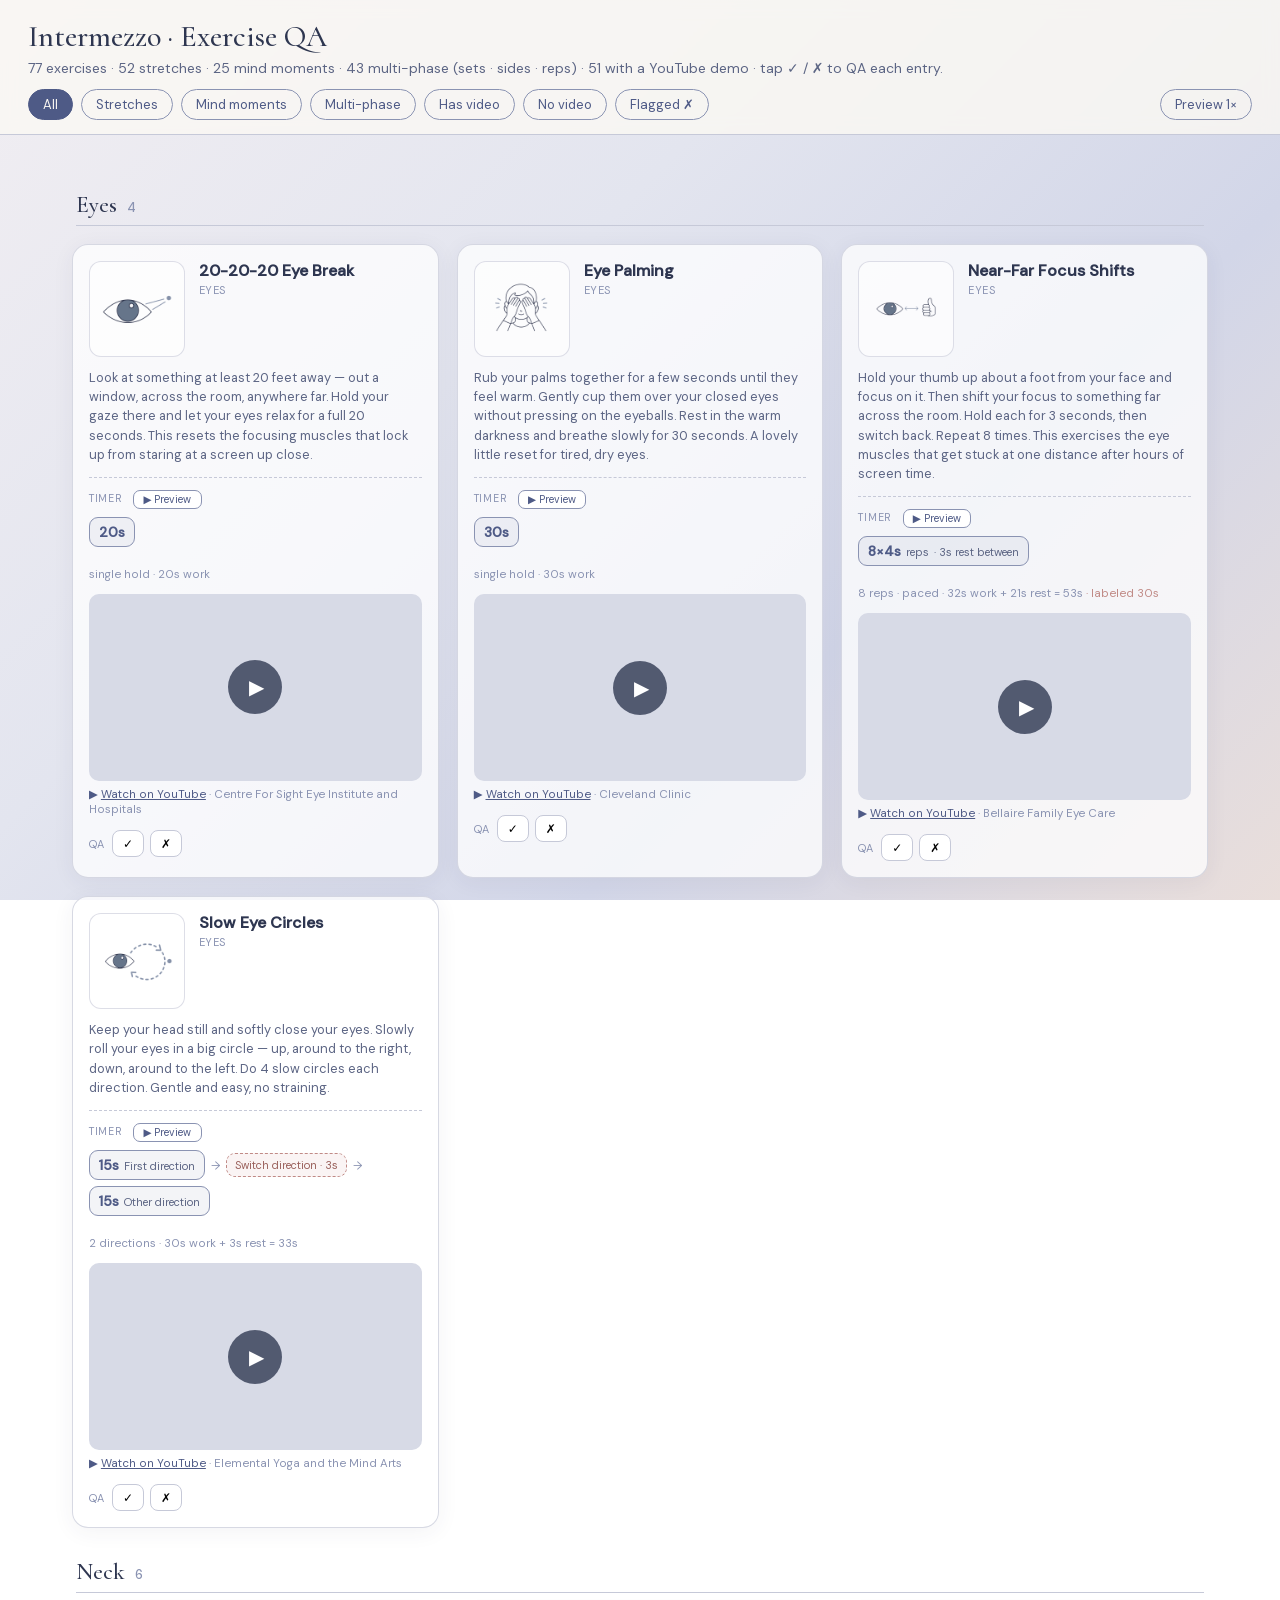
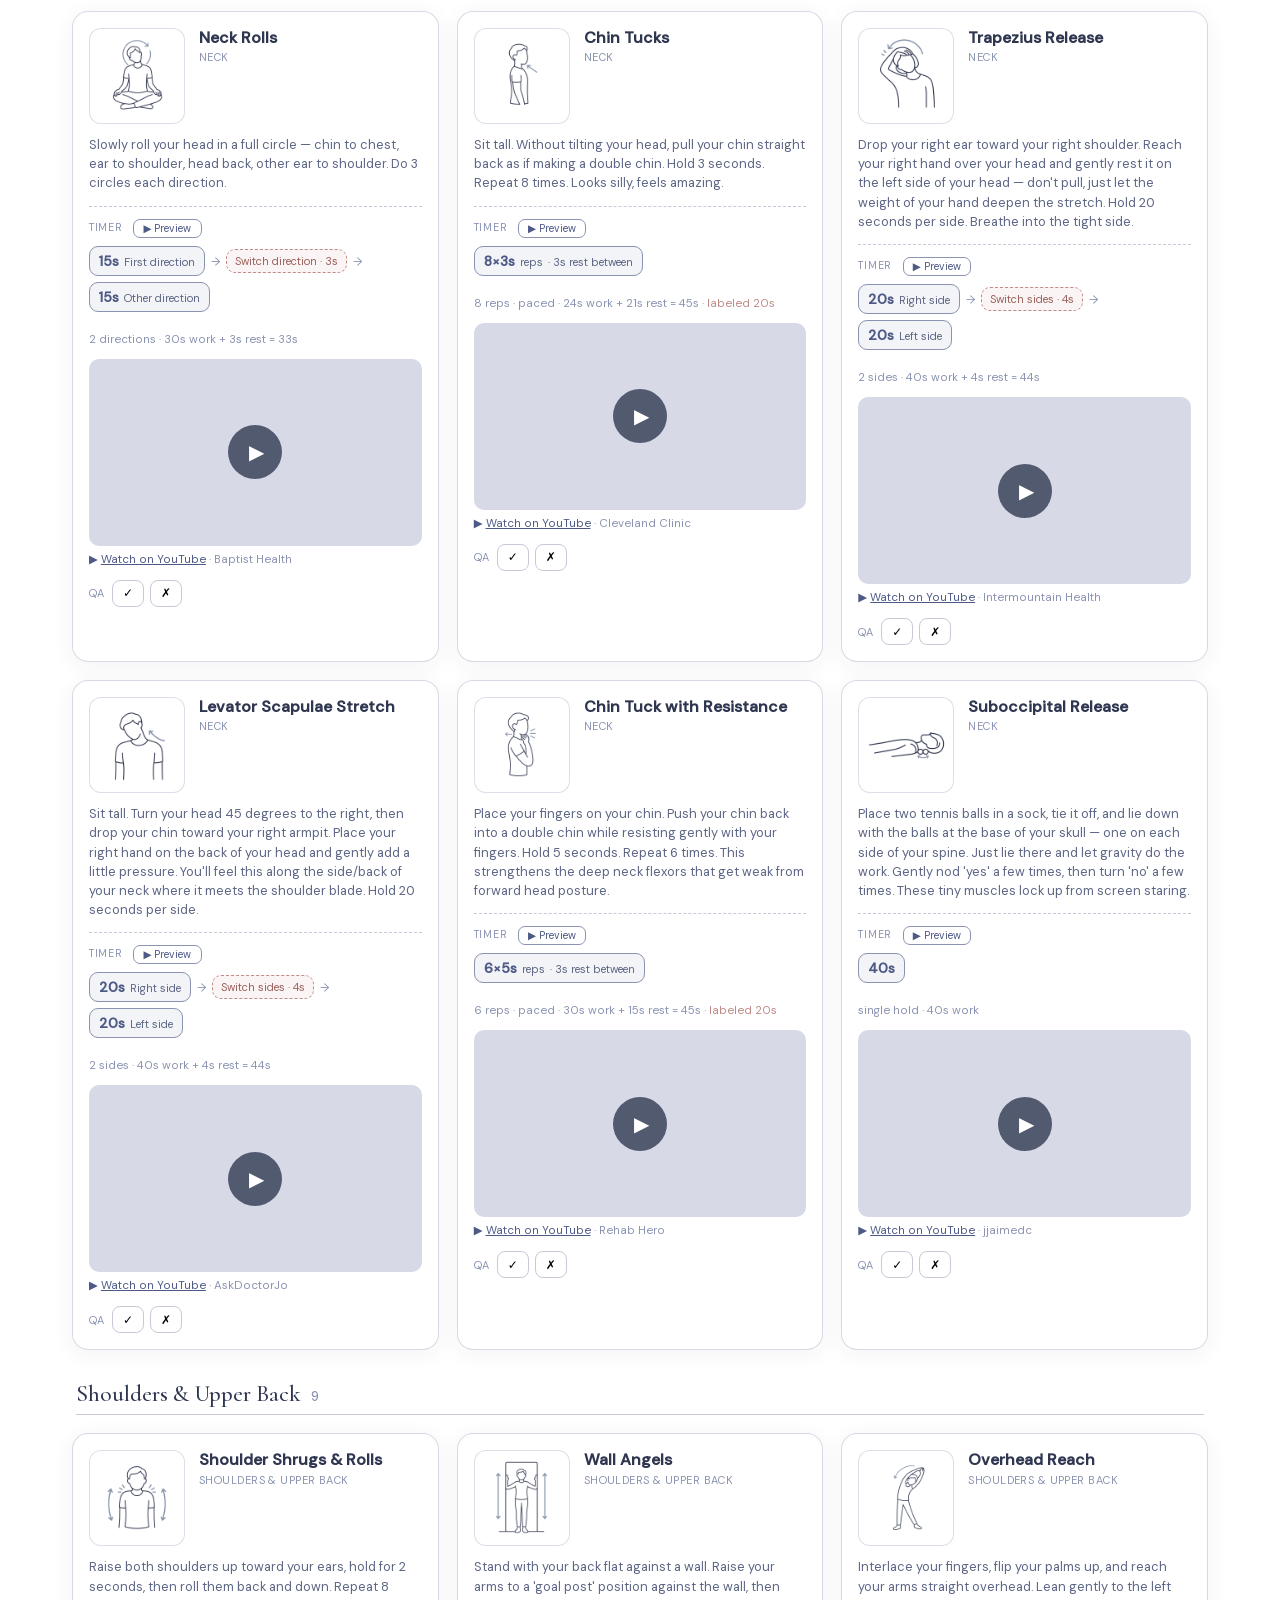
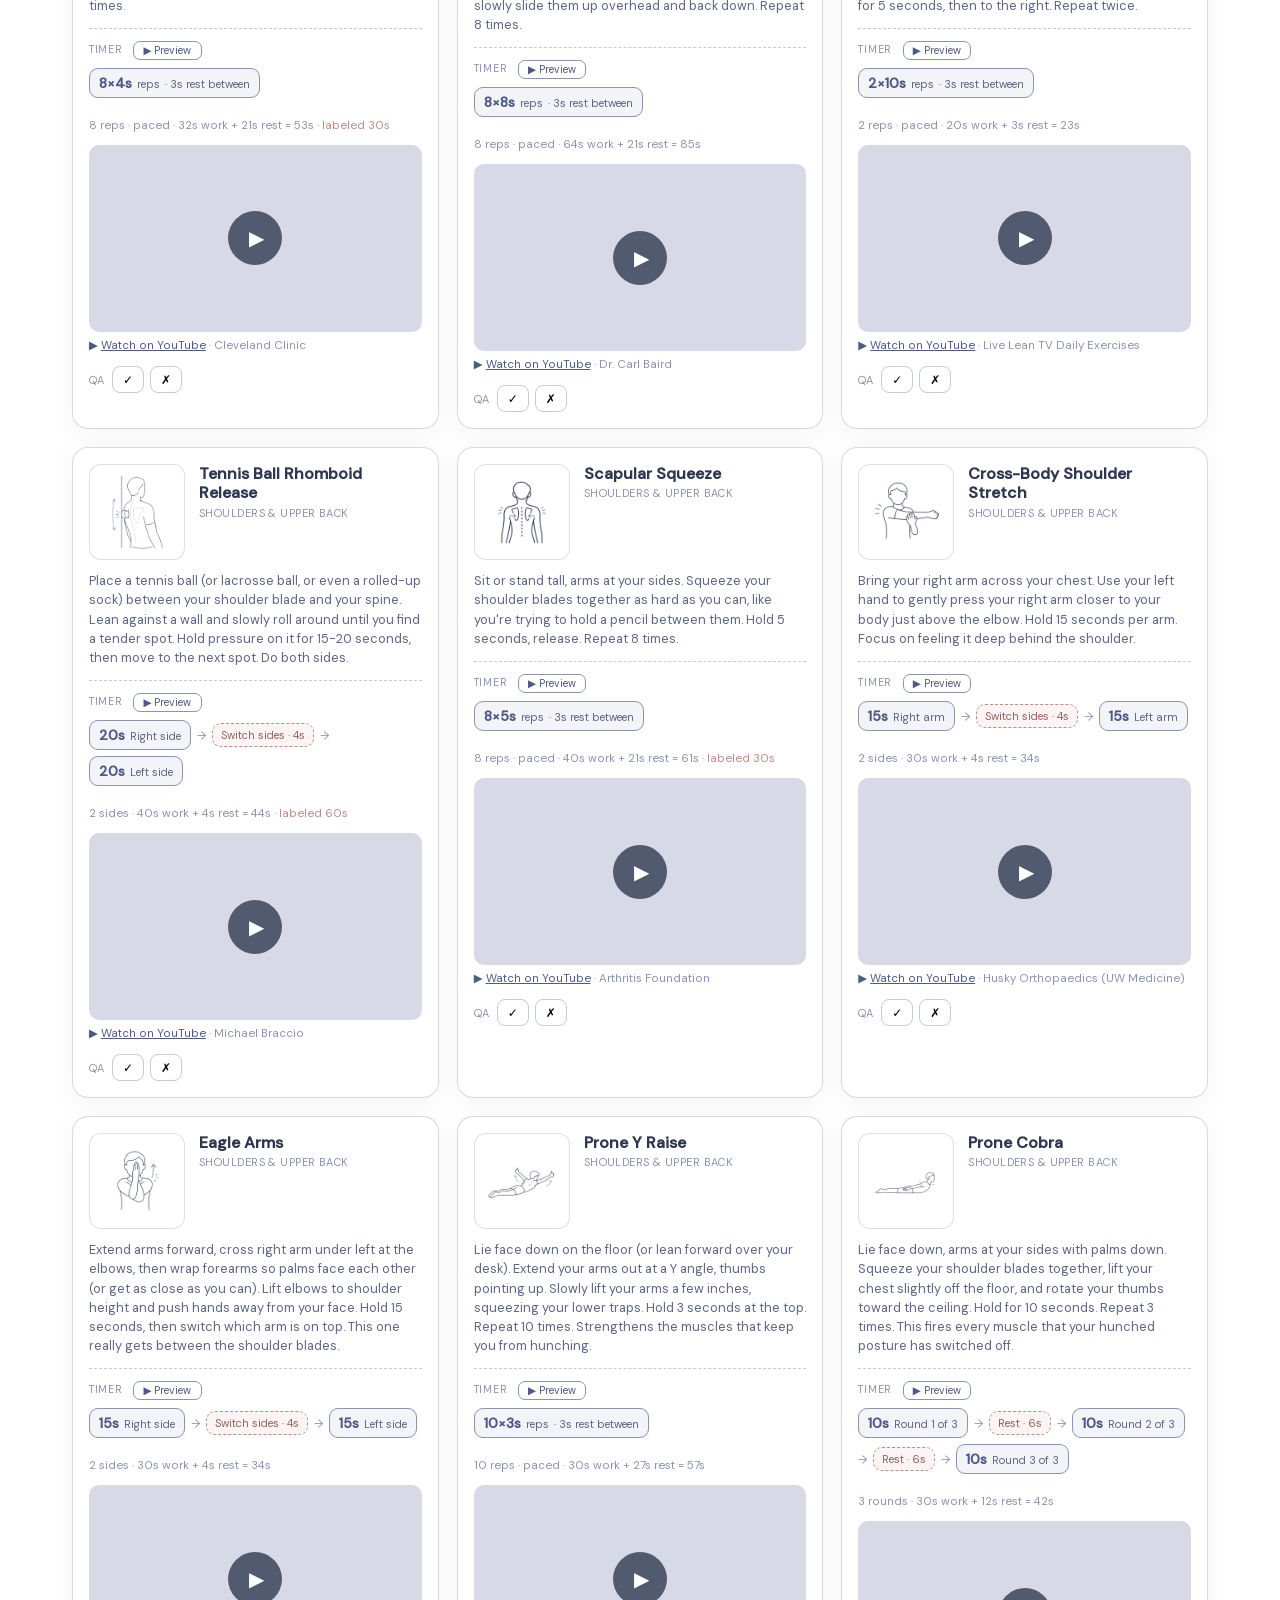
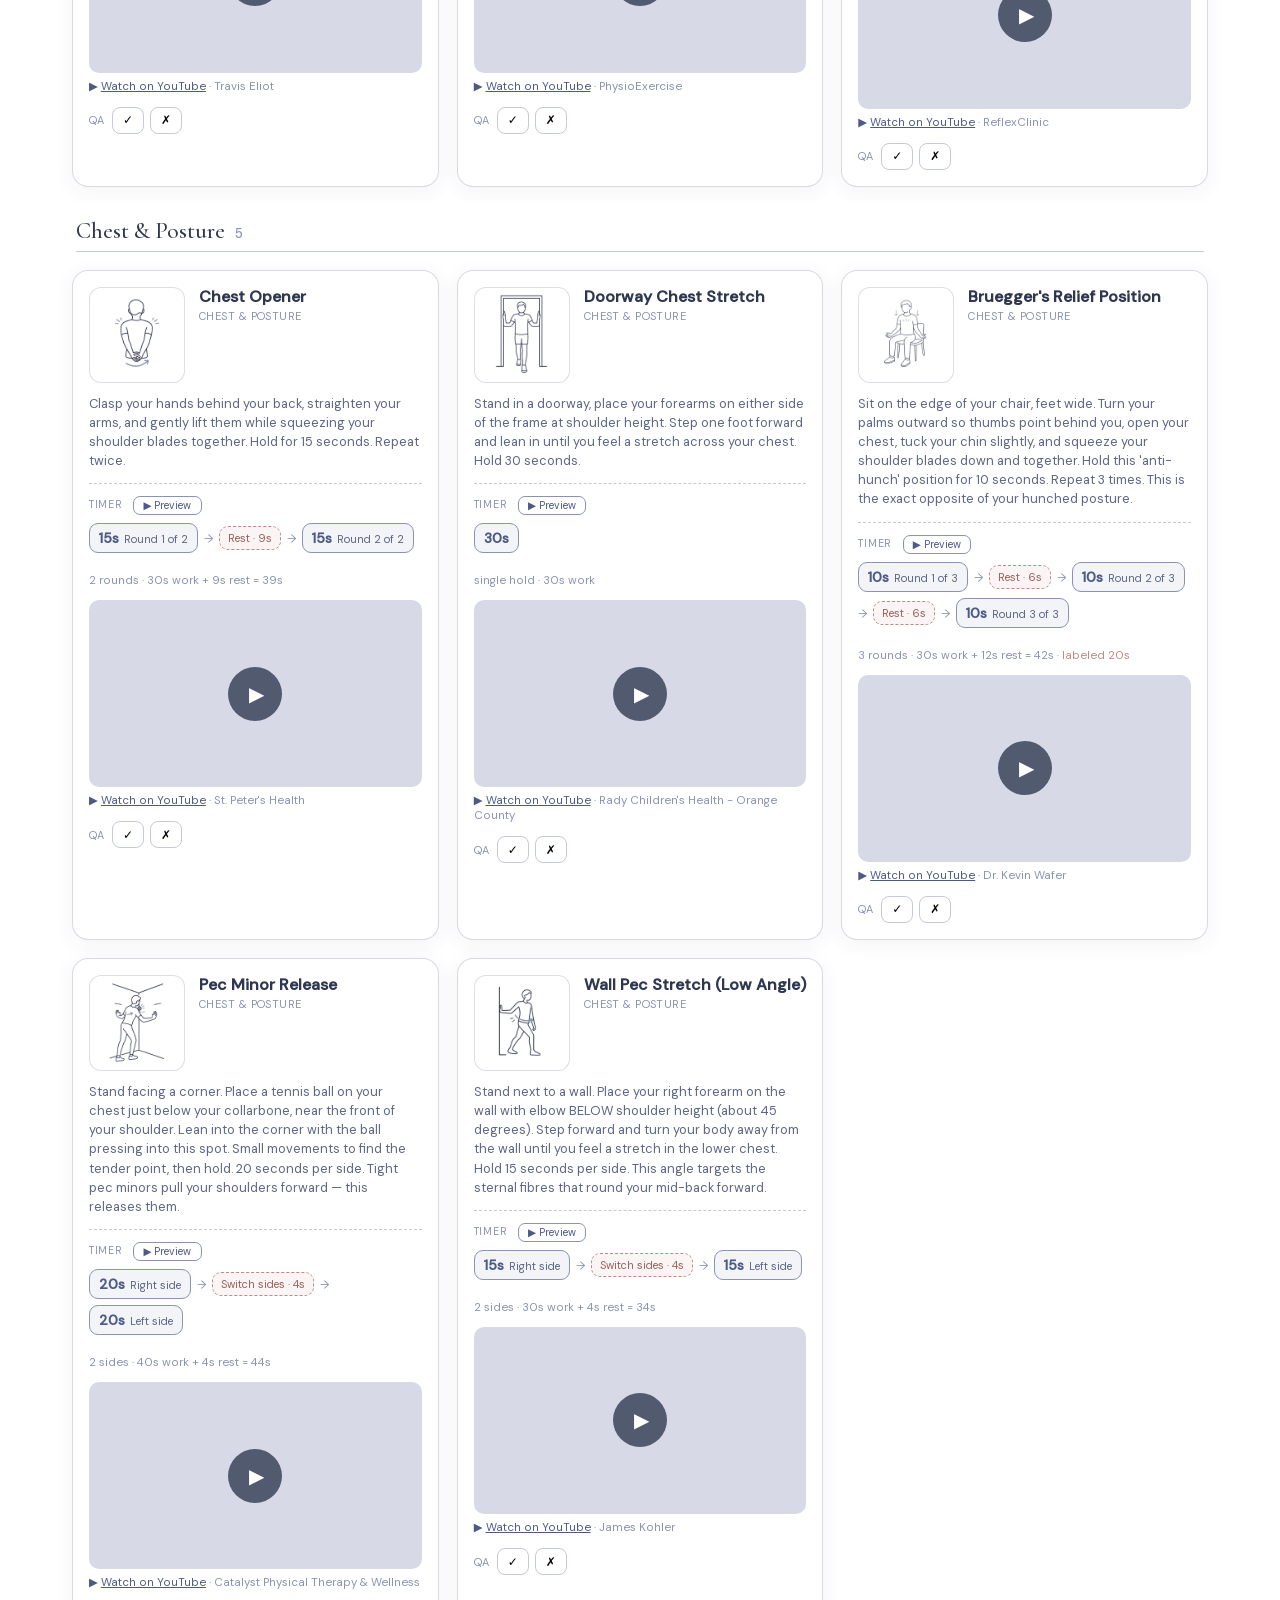
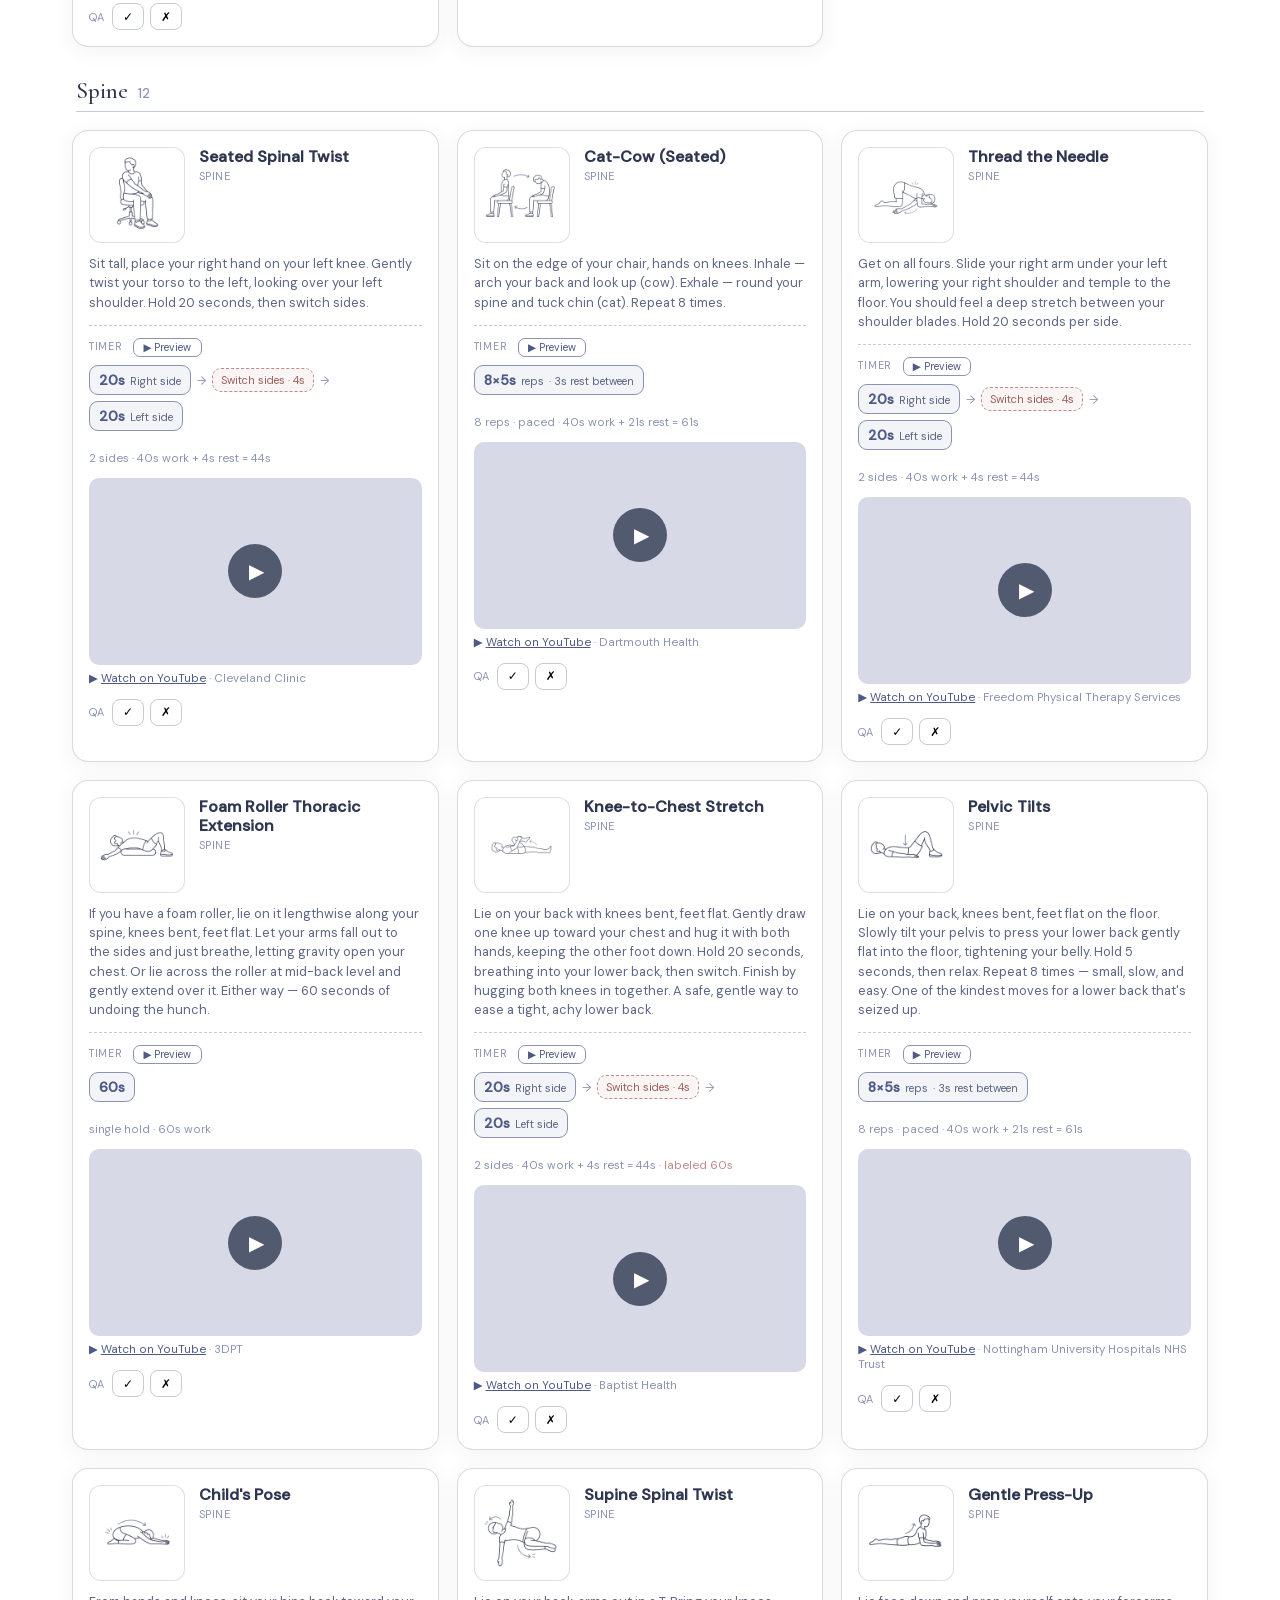
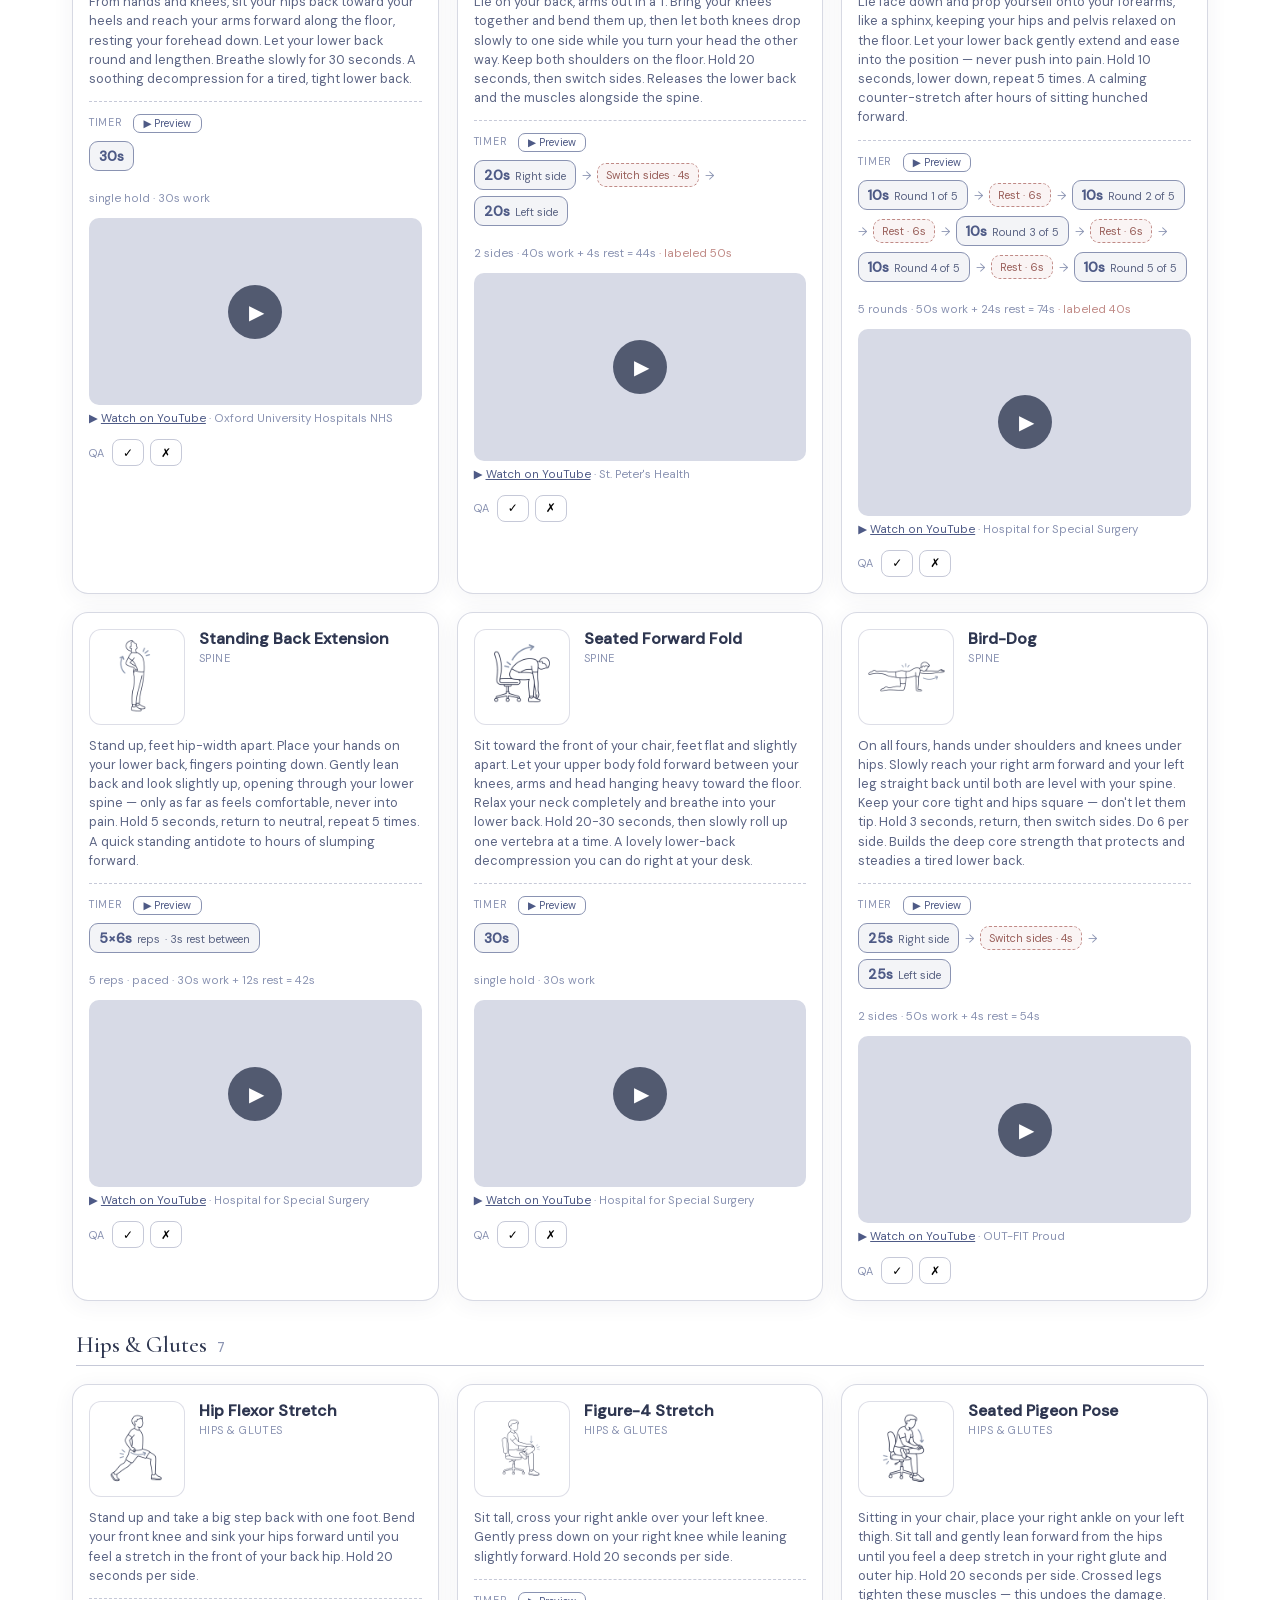
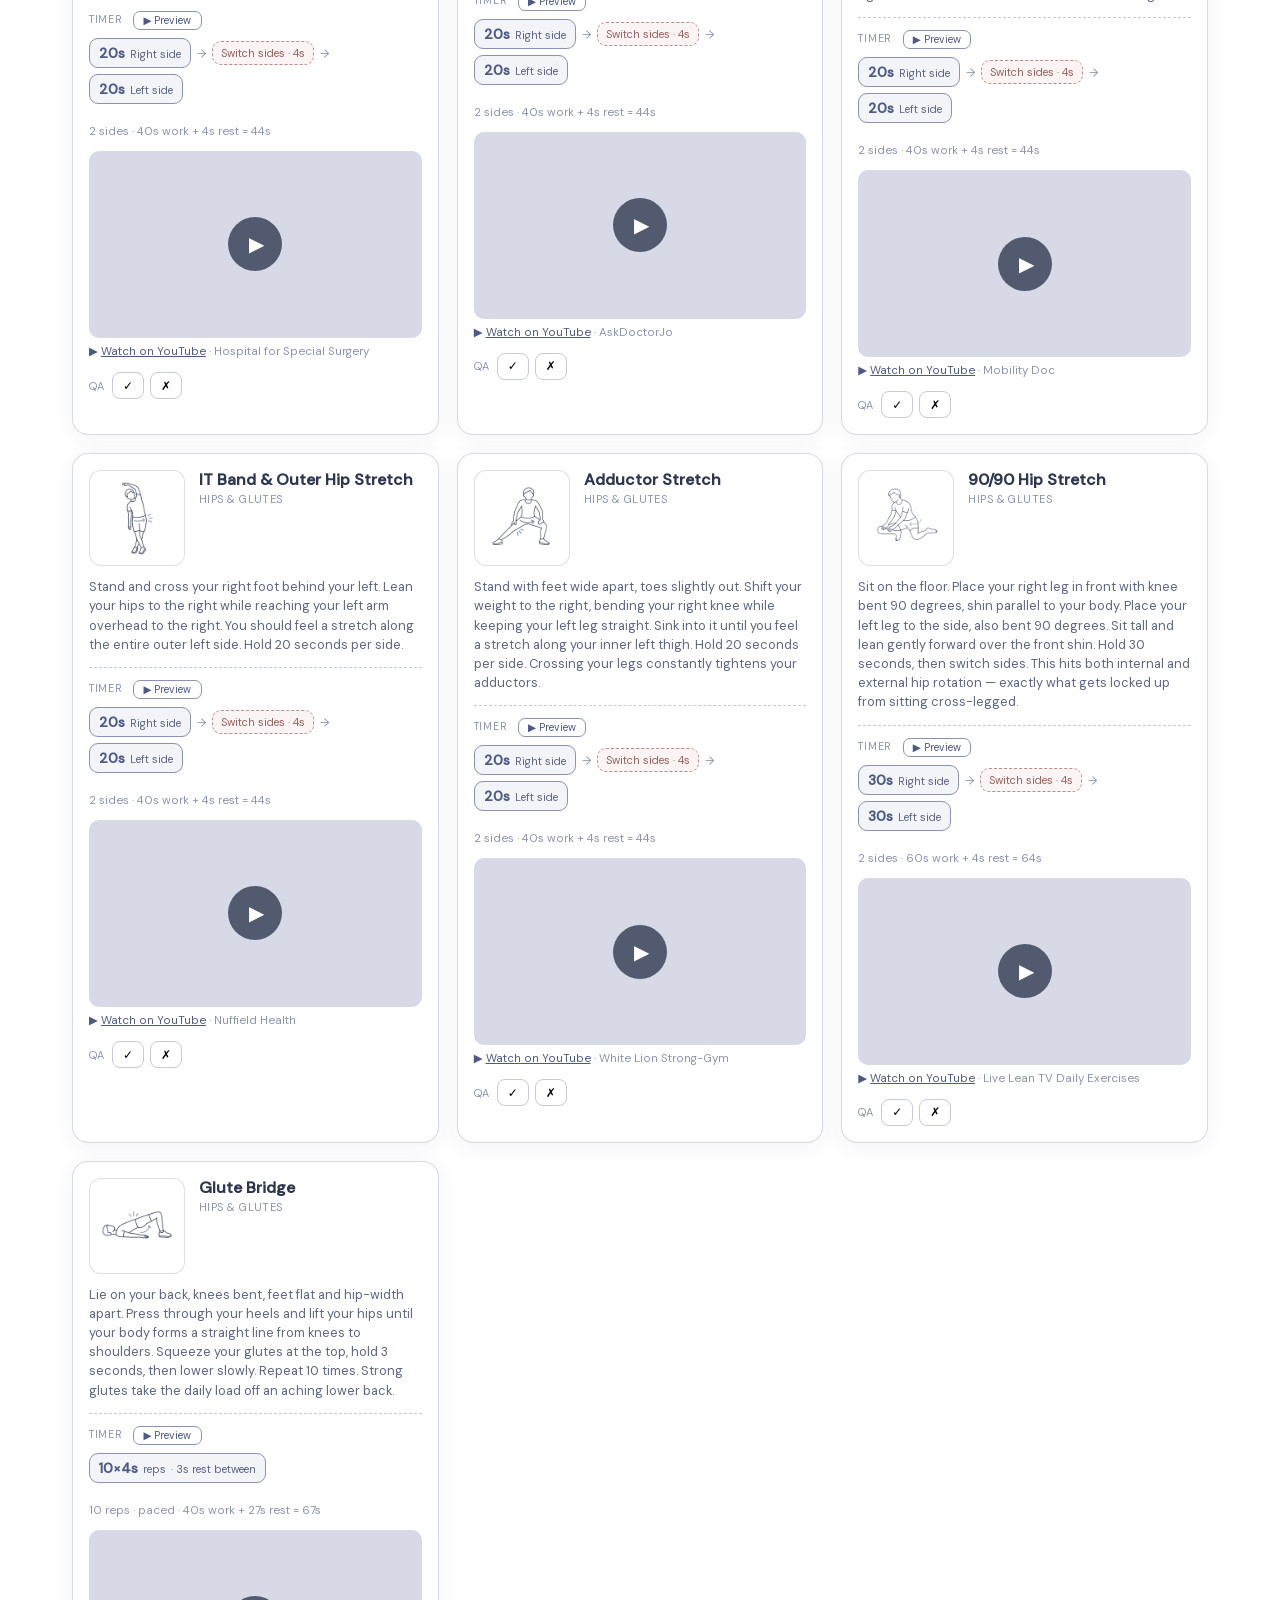
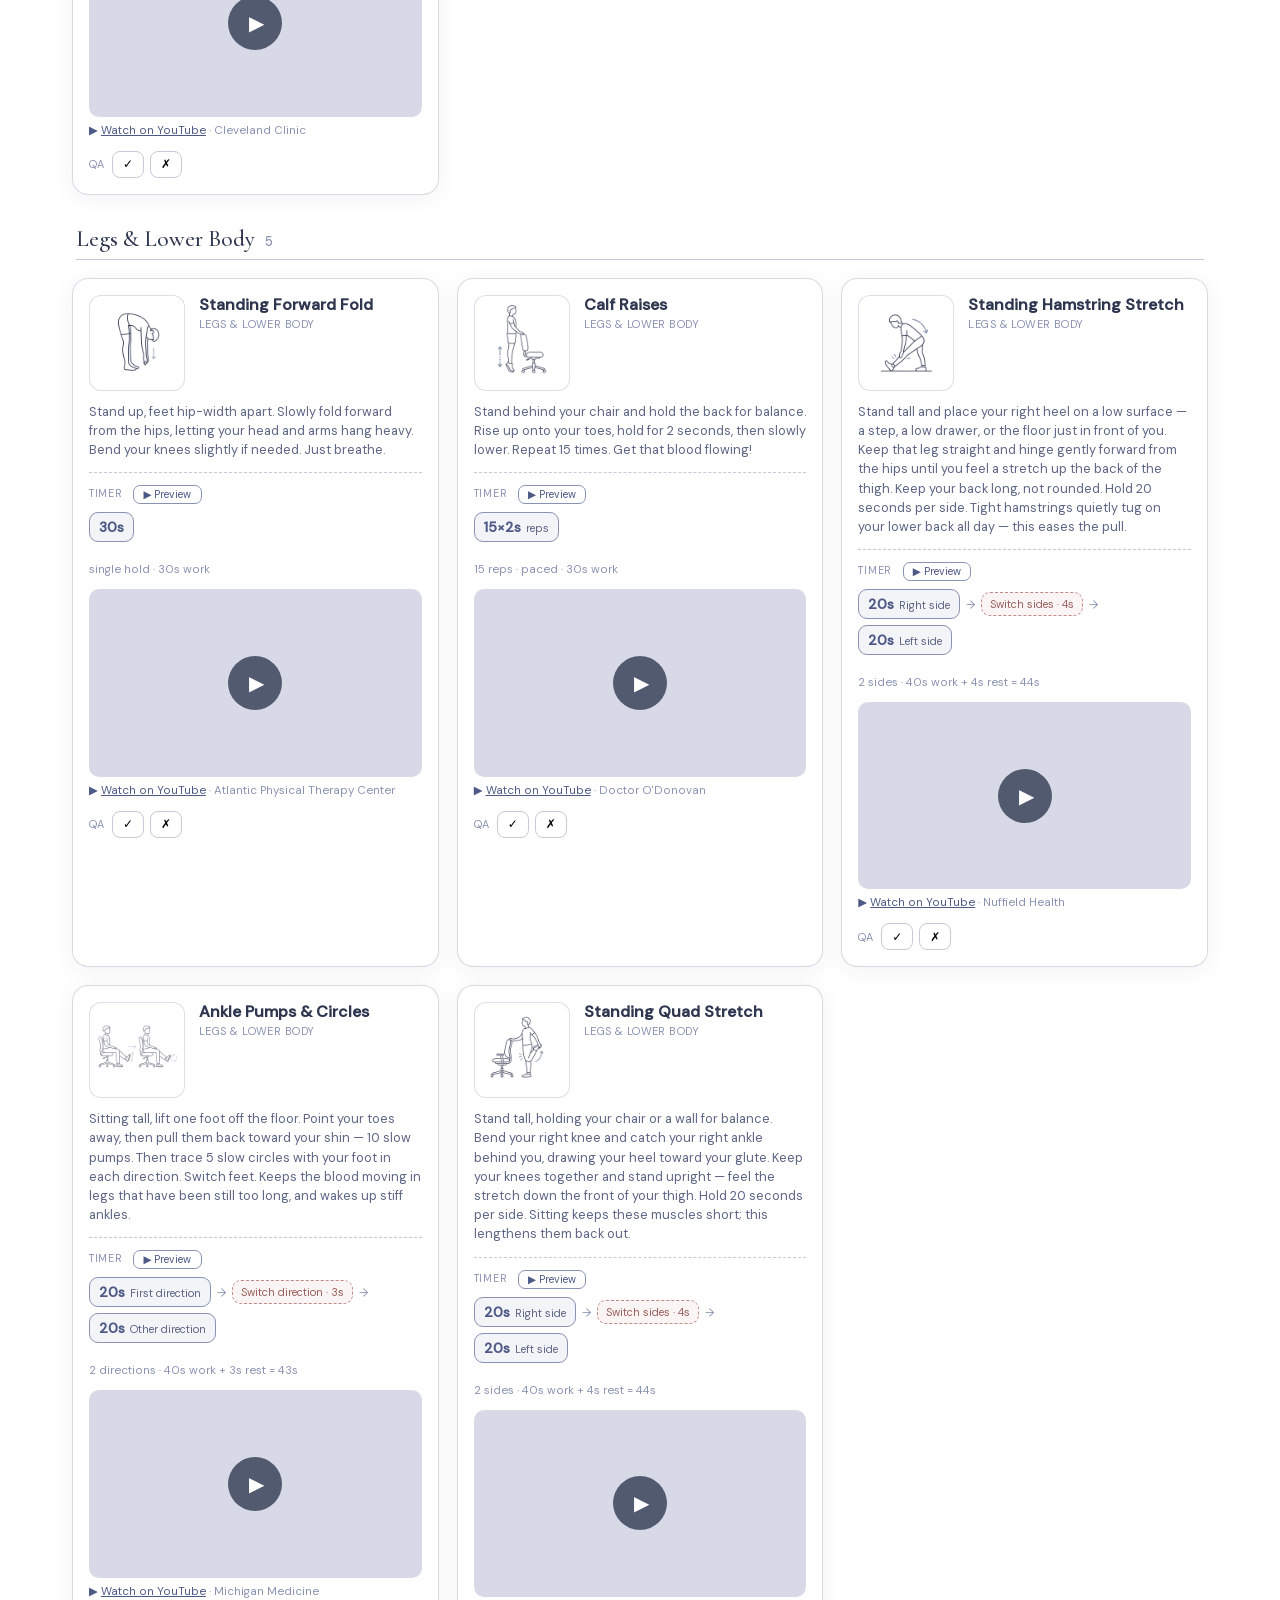
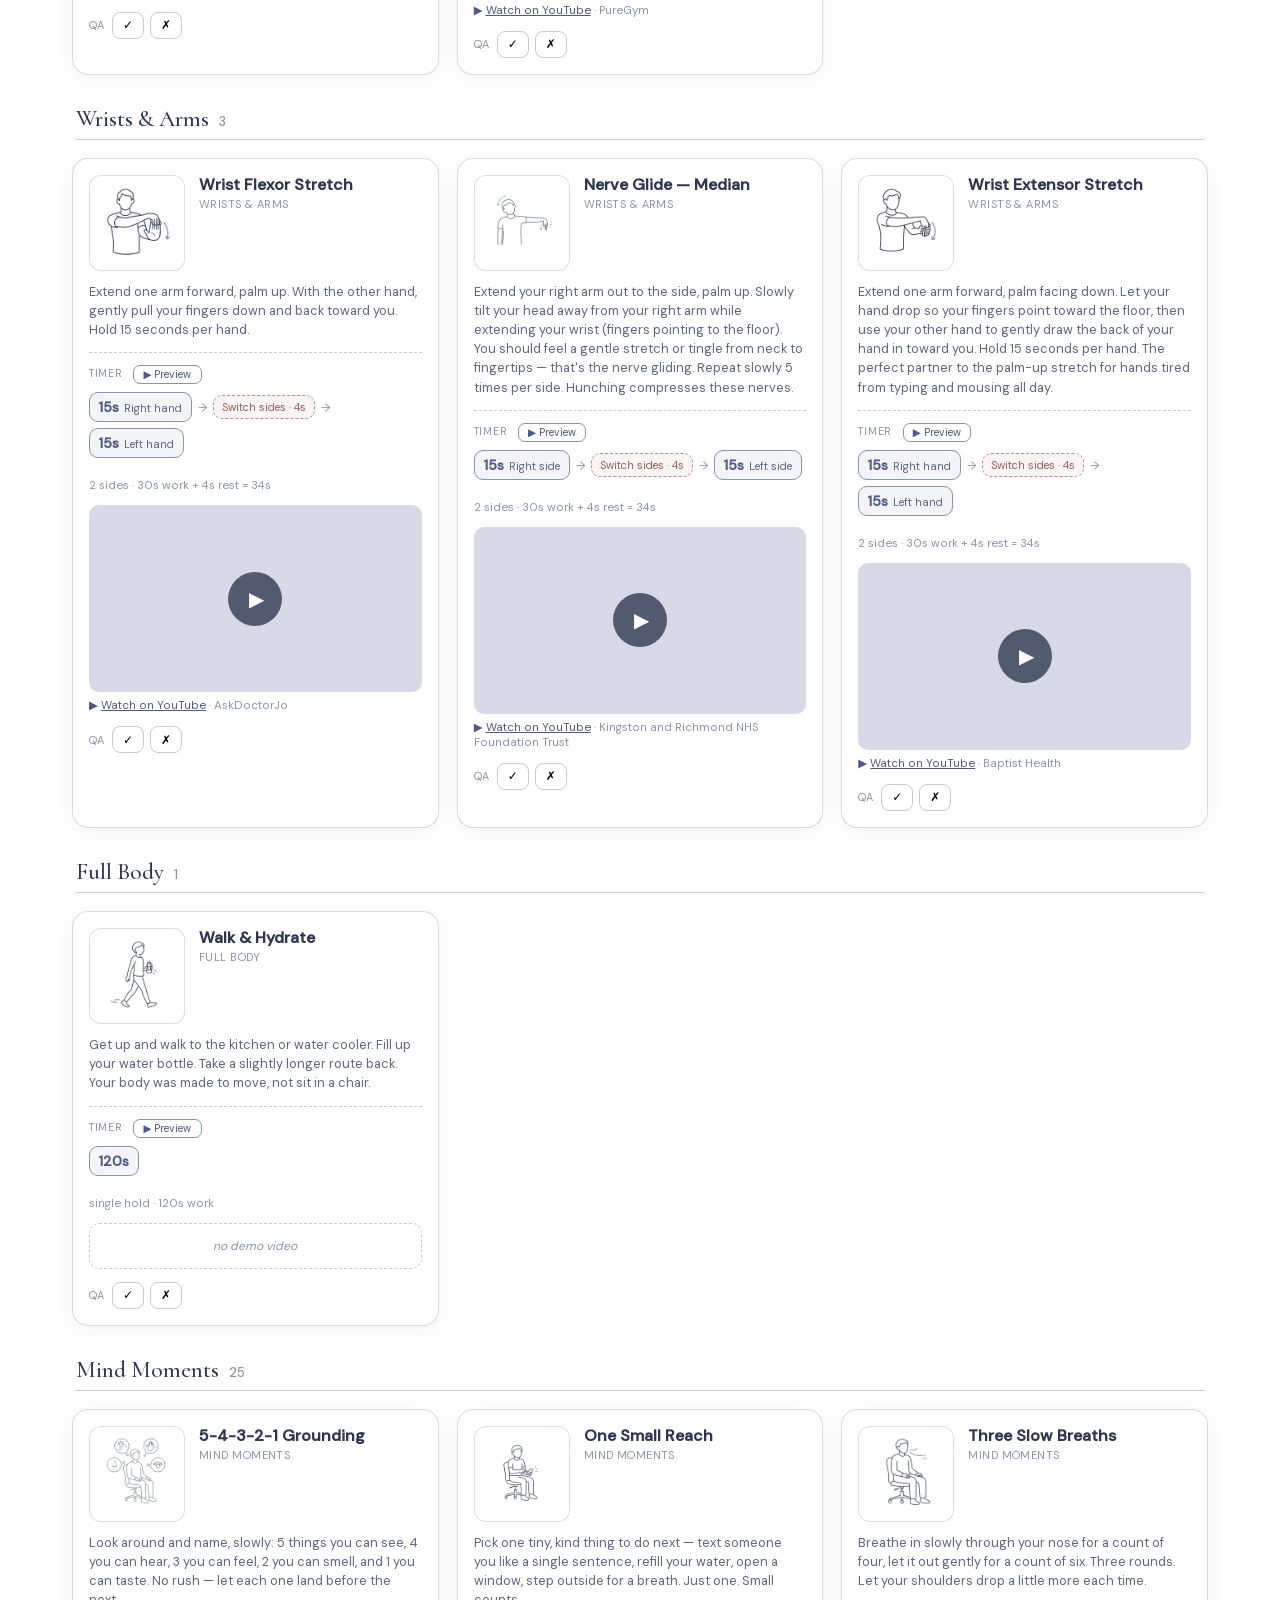
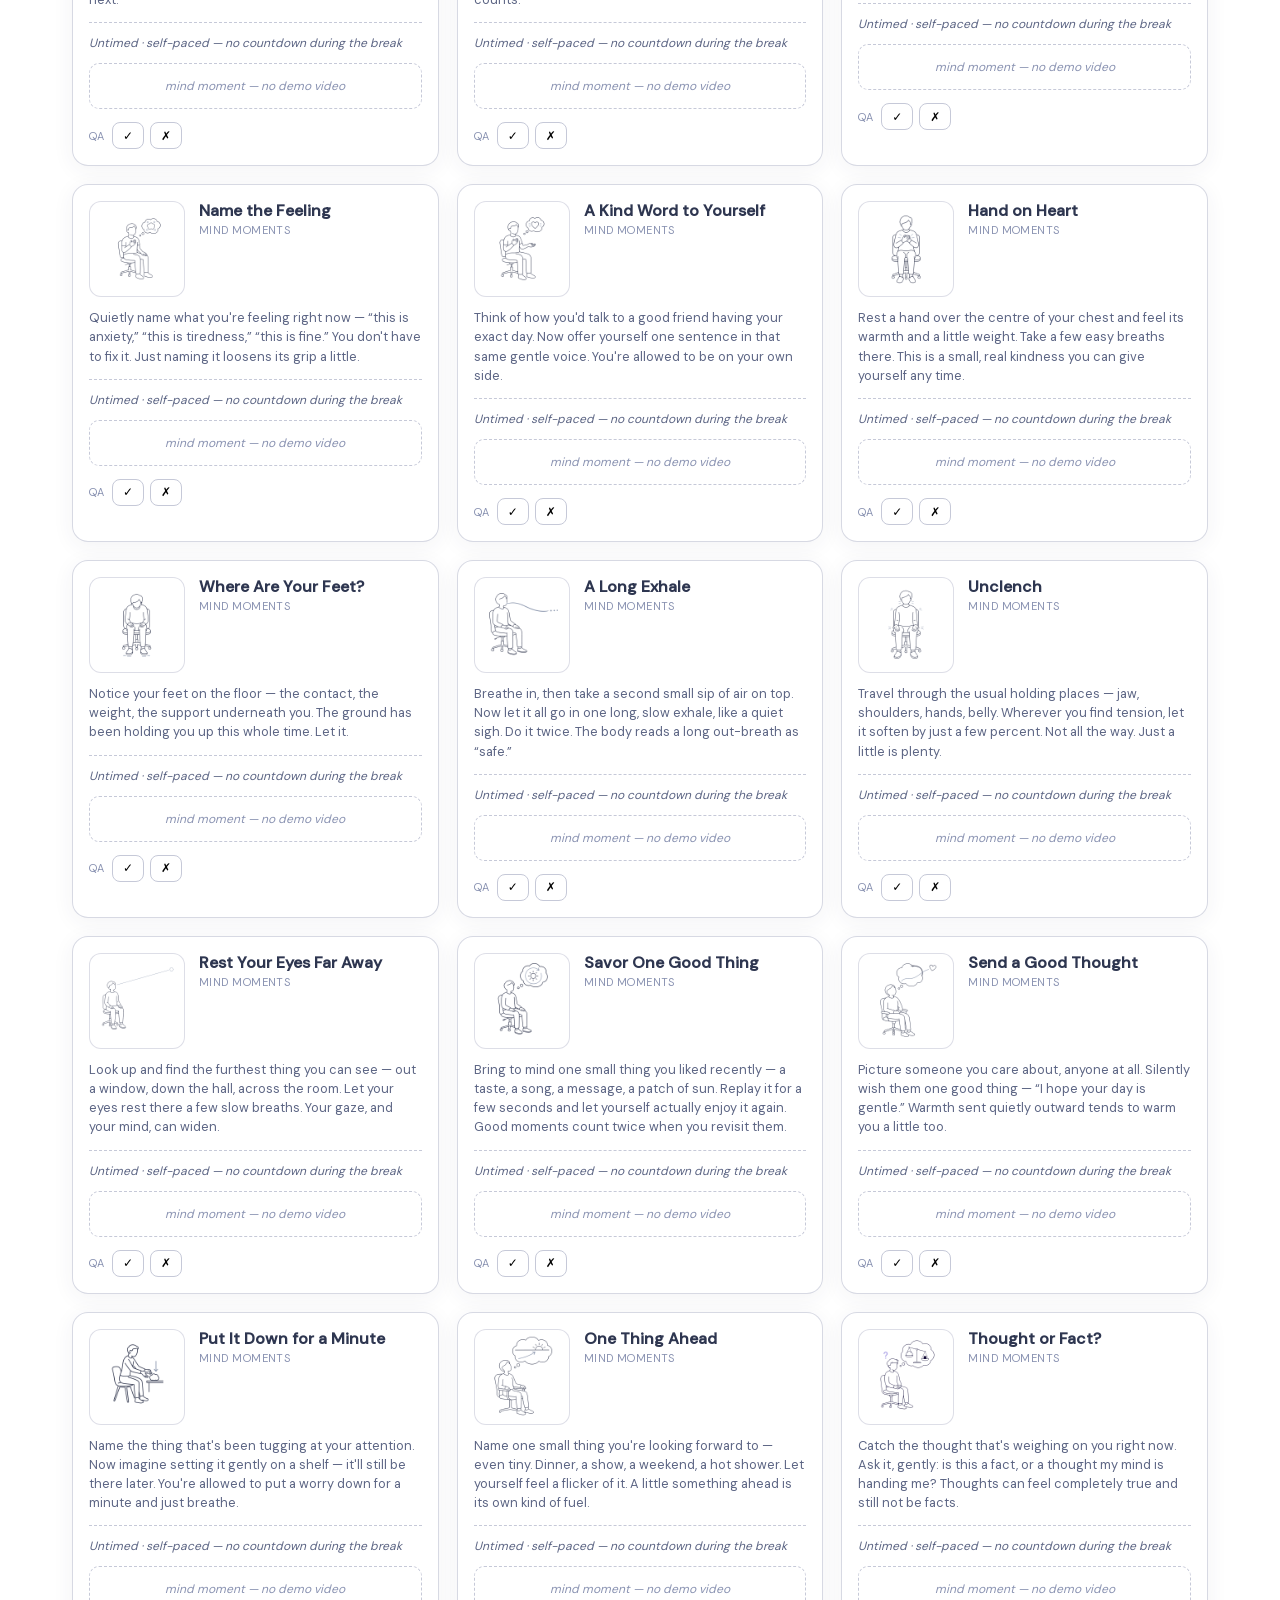
==== commit 321c7fca: "refactor: extract timer-phases +     sounds into shared modules; add  sound-check page" ====
--- a/gallery.html
+++ b/gallery.html
@@ -75,6 +75,39 @@
   .qa button.bad.on { background:#f0cfcd; border-color:#c79b97; }
   .card.flag-bad { outline:2px solid var(--terra); }
   .empty { color:var(--sage); padding:40px; text-align:center; }
+
+  /* Timer breakdown — the exact phase sequence the break will run (work pills +
+     the counted rests between them), so timing can be eyeballed per exercise. */
+  .timer { margin-top:13px; border-top:1px dashed var(--line); padding-top:12px; }
+  .timer .tlabel { font-size:10.5px; color:var(--moss); text-transform:uppercase; letter-spacing:.07em; margin-bottom:8px; }
+  .tl { display:flex; flex-wrap:wrap; align-items:center; gap:6px; }
+  .ph { display:inline-flex; align-items:baseline; gap:5px; padding:5px 9px; border-radius:9px;
+        border:1px solid var(--moss); background:rgba(138,147,178,0.10); white-space:nowrap; }
+  .ph b { font-size:14px; font-weight:600; color:var(--forest); font-variant-numeric:tabular-nums; }
+  .ph .pl { font-size:11px; color:var(--sage); }
+  .rest { display:inline-flex; align-items:center; padding:4px 8px; border-radius:9px;
+          border:1px dashed var(--terra); color:#9a615c; background:rgba(192,138,134,0.09);
+          font-size:11px; white-space:nowrap; }
+  .arr { color:var(--moss); font-size:12px; line-height:1; }
+  .tsum { margin-top:9px; font-size:11.5px; color:var(--moss); }
+  .tsum .warn { color:var(--terra); }
+  .timer.untimed { color:var(--sage); font-size:12px; font-style:italic; }
+
+  /* Playable preview — tick through the phases in real time to feel the timing. */
+  .tplay { font:inherit; font-size:10.5px; cursor:pointer; margin-left:7px; padding:2px 9px;
+    border:1px solid var(--moss); background:#fff; color:var(--forest); border-radius:7px; vertical-align:middle; }
+  .tplay:hover { background:rgba(138,147,178,0.12); }
+  .ph.on { box-shadow:0 0 0 2px var(--forest); background:rgba(138,147,178,0.20); }
+  .rest.on { box-shadow:0 0 0 2px var(--terra); background:rgba(192,138,134,0.18); }
+  .ph, .rest { transition:box-shadow .15s, background .15s; }
+  .tnow { margin-top:11px; display:flex; align-items:center; gap:10px; flex-wrap:wrap; }
+  .tnow b { font-size:19px; font-weight:600; font-variant-numeric:tabular-nums; color:var(--olive); line-height:1; }
+  .tnow-ph { font-weight:600; font-size:13px; }
+  .tnow-ph.work { color:var(--forest); } .tnow-ph.rest { color:var(--terra); } .tnow-ph.done { color:#5a8a66; }
+  .tnow-next { font-size:11.5px; color:var(--moss); }
+  #speedBtn { font-family:inherit; font-size:13px; cursor:pointer; padding:6px 14px; border-radius:999px;
+    border:1px solid var(--moss); background:transparent; color:var(--forest); }
+  #speedBtn:hover { background:rgba(138,147,178,0.12); }
 </style>
 </head>
 <body>
@@ -85,20 +118,155 @@
     <button data-f="all" class="active">All</button>
     <button data-f="stretch">Stretches</button>
     <button data-f="mind">Mind moments</button>
+    <button data-f="multi">Multi-phase</button>
     <button data-f="video">Has video</button>
     <button data-f="novideo">No video</button>
     <button data-f="flagged">Flagged ✗</button>
     <span class="sub" id="flagcount" style="margin-left:6px"></span>
+    <button id="speedBtn" type="button" title="Preview playback speed" style="margin-left:auto">Preview 1×</button>
   </div>
 </header>
 <main id="root"></main>
 
 <script src="stretch-illustrations.js"></script>
 <script src="stretch-videos.js"></script>
+<script src="timer-phases.js"></script>
 <script>
 const ITEMS = [{"name": "Neck Rolls", "area": "NECK", "desc": "Slowly roll your head in a full circle \u2014 chin to chest, ear to shoulder, head back, other ear to shoulder. Do 3 circles each direction.", "mind": false, "src": "Neck & Upper \u00b7 fig 0"}, {"name": "Shoulder Shrugs & Rolls", "area": "SHOULDERS_UPPER_BACK", "desc": "Raise both shoulders up toward your ears, hold for 2 seconds, then roll them back and down. Repeat 8 times.", "mind": false, "src": "Neck & Upper \u00b7 fig 1"}, {"name": "Seated Spinal Twist", "area": "SPINE", "desc": "Sit tall, place your right hand on your left knee. Gently twist your torso to the left, looking over your left shoulder. Hold 20 seconds, then switch sides.", "mind": false, "src": "Spine \u00b7 fig 0"}, {"name": "Chest Opener", "area": "CHEST_POSTURE", "desc": "Clasp your hands behind your back, straighten your arms, and gently lift them while squeezing your shoulder blades together. Hold for 15 seconds. Repeat twice.", "mind": false, "src": "Chest & Posture \u00b7 fig 0"}, {"name": "Wrist Flexor Stretch", "area": "WRISTS_ARMS", "desc": "Extend one arm forward, palm up. With the other hand, gently pull your fingers down and back toward you. Hold 15 seconds per hand.", "mind": false, "src": "Legs & Circ & Wrists \u00b7 fig 5"}, {"name": "Standing Forward Fold", "area": "LOWER_BODY", "desc": "Stand up, feet hip-width apart. Slowly fold forward from the hips, letting your head and arms hang heavy. Bend your knees slightly if needed. Just breathe.", "mind": false, "src": "Full Body \u00b7 fig 0"}, {"name": "Cat-Cow (Seated)", "area": "SPINE", "desc": "Sit on the edge of your chair, hands on knees. Inhale \u2014 arch your back and look up (cow). Exhale \u2014 round your spine and tuck chin (cat). Repeat 8 times.", "mind": false, "src": "Spine \u00b7 fig 1"}, {"name": "Hip Flexor Stretch", "area": "HIPS_GLUTES", "desc": "Stand up and take a big step back with one foot. Bend your front knee and sink your hips forward until you feel a stretch in the front of your back hip. Hold 20 seconds per side.", "mind": false, "src": "Hips & Glutes \u00b7 fig 5"}, {"name": "Chin Tucks", "area": "NECK", "desc": "Sit tall. Without tilting your head, pull your chin straight back as if making a double chin. Hold 3 seconds. Repeat 8 times. Looks silly, feels amazing.", "mind": false, "src": "Neck & Upper \u00b7 fig 2"}, {"name": "Wall Angels", "area": "SHOULDERS_UPPER_BACK", "desc": "Stand with your back flat against a wall. Raise your arms to a 'goal post' position against the wall, then slowly slide them up overhead and back down. Repeat 8 times.", "mind": false, "src": null}, {"name": "Figure-4 Stretch", "area": "HIPS_GLUTES", "desc": "Sit tall, cross your right ankle over your left knee. Gently press down on your right knee while leaning slightly forward. Hold 20 seconds per side.", "mind": false, "src": "Hips & Glutes \u00b7 fig 1"}, {"name": "Doorway Chest Stretch", "area": "CHEST_POSTURE", "desc": "Stand in a doorway, place your forearms on either side of the frame at shoulder height. Step one foot forward and lean in until you feel a stretch across your chest. Hold 30 seconds.", "mind": false, "src": "Chest & Posture \u00b7 fig 1"}, {"name": "Walk & Hydrate", "area": "FULL_BODY", "desc": "Get up and walk to the kitchen or water cooler. Fill up your water bottle. Take a slightly longer route back. Your body was made to move, not sit in a chair.", "mind": false, "src": "Full Body \u00b7 fig 2"}, {"name": "Overhead Reach", "area": "SHOULDERS_UPPER_BACK", "desc": "Interlace your fingers, flip your palms up, and reach your arms straight overhead. Lean gently to the left for 5 seconds, then to the right. Repeat twice.", "mind": false, "src": "Full Body \u00b7 fig 1"}, {"name": "Calf Raises", "area": "LOWER_BODY", "desc": "Stand behind your chair and hold the back for balance. Rise up onto your toes, hold for 2 seconds, then slowly lower. Repeat 15 times. Get that blood flowing!", "mind": false, "src": "Legs & Circ & Wrists \u00b7 fig 0"}, {"name": "Trapezius Release", "area": "NECK", "desc": "Drop your right ear toward your right shoulder. Reach your right hand over your head and gently rest it on the left side of your head \u2014 don't pull, just let the weight of your hand deepen the stretch. Hold 20 seconds per side. Breathe into the tight side.", "mind": false, "src": "Neck & Upper \u00b7 fig 4"}, {"name": "Tennis Ball Rhomboid Release", "area": "SHOULDERS_UPPER_BACK", "desc": "Place a tennis ball (or lacrosse ball, or even a rolled-up sock) between your shoulder blade and your spine. Lean against a wall and slowly roll around until you find a tender spot. Hold pressure on it for 15-20 seconds, then move to the next spot. Do both sides.", "mind": false, "src": null}, {"name": "Scapular Squeeze", "area": "SHOULDERS_UPPER_BACK", "desc": "Sit or stand tall, arms at your sides. Squeeze your shoulder blades together as hard as you can, like you're trying to hold a pencil between them. Hold 5 seconds, release. Repeat 8 times.", "mind": false, "src": null}, {"name": "Thread the Needle", "area": "SPINE", "desc": "Get on all fours. Slide your right arm under your left arm, lowering your right shoulder and temple to the floor. You should feel a deep stretch between your shoulder blades. Hold 20 seconds per side.", "mind": false, "src": null}, {"name": "Cross-Body Shoulder Stretch", "area": "SHOULDERS_UPPER_BACK", "desc": "Bring your right arm across your chest. Use your left hand to gently press your right arm closer to your body just above the elbow. Hold 15 seconds per arm. Focus on feeling it deep behind the shoulder.", "mind": false, "src": null}, {"name": "Eagle Arms", "area": "SHOULDERS_UPPER_BACK", "desc": "Extend arms forward, cross right arm under left at the elbows, then wrap forearms so palms face each other (or get as close as you can). Lift elbows to shoulder height and push hands away from your face. Hold 15 seconds, then switch which arm is on top. This one really gets between the shoulder blades.", "mind": false, "src": null}, {"name": "Levator Scapulae Stretch", "area": "NECK", "desc": "Sit tall. Turn your head 45 degrees to the right, then drop your chin toward your right armpit. Place your right hand on the back of your head and gently add a little pressure. You'll feel this along the side/back of your neck where it meets the shoulder blade. Hold 20 seconds per side.", "mind": false, "src": "Neck & Upper \u00b7 fig 5"}, {"name": "Prone Y Raise", "area": "SHOULDERS_UPPER_BACK", "desc": "Lie face down on the floor (or lean forward over your desk). Extend your arms out at a Y angle, thumbs pointing up. Slowly lift your arms a few inches, squeezing your lower traps. Hold 3 seconds at the top. Repeat 10 times. Strengthens the muscles that keep you from hunching.", "mind": false, "src": null}, {"name": "Bruegger's Relief Position", "area": "CHEST_POSTURE", "desc": "Sit on the edge of your chair, feet wide. Turn your palms outward so thumbs point behind you, open your chest, tuck your chin slightly, and squeeze your shoulder blades down and together. Hold this 'anti-hunch' position for 10 seconds. Repeat 3 times. This is the exact opposite of your hunched posture.", "mind": false, "src": null}, {"name": "Foam Roller Thoracic Extension", "area": "SPINE", "desc": "If you have a foam roller, lie on it lengthwise along your spine, knees bent, feet flat. Let your arms fall out to the sides and just breathe, letting gravity open your chest. Or lie across the roller at mid-back level and gently extend over it. Either way \u2014 60 seconds of undoing the hunch.", "mind": false, "src": "Chest & Posture \u00b7 fig 4"}, {"name": "Pec Minor Release", "area": "CHEST_POSTURE", "desc": "Stand facing a corner. Place a tennis ball on your chest just below your collarbone, near the front of your shoulder. Lean into the corner with the ball pressing into this spot. Small movements to find the tender point, then hold. 20 seconds per side. Tight pec minors pull your shoulders forward \u2014 this releases them.", "mind": false, "src": "Chest & Posture \u00b7 fig 3"}, {"name": "Chin Tuck with Resistance", "area": "NECK", "desc": "Place your fingers on your chin. Push your chin back into a double chin while resisting gently with your fingers. Hold 5 seconds. Repeat 6 times. This strengthens the deep neck flexors that get weak from forward head posture.", "mind": false, "src": "Neck & Upper \u00b7 fig 3"}, {"name": "Suboccipital Release", "area": "NECK", "desc": "Place two tennis balls in a sock, tie it off, and lie down with the balls at the base of your skull \u2014 one on each side of your spine. Just lie there and let gravity do the work. Gently nod 'yes' a few times, then turn 'no' a few times. These tiny muscles lock up from screen staring.", "mind": false, "src": "Neck & Upper \u00b7 fig 6"}, {"name": "Seated Pigeon Pose", "area": "HIPS_GLUTES", "desc": "Sitting in your chair, place your right ankle on your left thigh. Sit tall and gently lean forward from the hips until you feel a deep stretch in your right glute and outer hip. Hold 20 seconds per side. Crossed legs tighten these muscles \u2014 this undoes the damage.", "mind": false, "src": "Hips & Glutes \u00b7 fig 0"}, {"name": "IT Band & Outer Hip Stretch", "area": "HIPS_GLUTES", "desc": "Stand and cross your right foot behind your left. Lean your hips to the right while reaching your left arm overhead to the right. You should feel a stretch along the entire outer left side. Hold 20 seconds per side.", "mind": false, "src": "Hips & Glutes \u00b7 fig 3"}, {"name": "Adductor Stretch", "area": "HIPS_GLUTES", "desc": "Stand with feet wide apart, toes slightly out. Shift your weight to the right, bending your right knee while keeping your left leg straight. Sink into it until you feel a stretch along your inner left thigh. Hold 20 seconds per side. Crossing your legs constantly tightens your adductors.", "mind": false, "src": "Hips & Glutes \u00b7 fig 4"}, {"name": "90/90 Hip Stretch", "area": "HIPS_GLUTES", "desc": "Sit on the floor. Place your right leg in front with knee bent 90 degrees, shin parallel to your body. Place your left leg to the side, also bent 90 degrees. Sit tall and lean gently forward over the front shin. Hold 30 seconds, then switch sides. This hits both internal and external hip rotation \u2014 exactly what gets locked up from sitting cross-legged.", "mind": false, "src": "Hips & Glutes \u00b7 fig 2"}, {"name": "Wall Pec Stretch (Low Angle)", "area": "CHEST_POSTURE", "desc": "Stand next to a wall. Place your right forearm on the wall with elbow BELOW shoulder height (about 45 degrees). Step forward and turn your body away from the wall until you feel a stretch in the lower chest. Hold 15 seconds per side. This angle targets the sternal fibres that round your mid-back forward.", "mind": false, "src": "Chest & Posture \u00b7 fig 2"}, {"name": "Prone Cobra", "area": "SHOULDERS_UPPER_BACK", "desc": "Lie face down, arms at your sides with palms down. Squeeze your shoulder blades together, lift your chest slightly off the floor, and rotate your thumbs toward the ceiling. Hold for 10 seconds. Repeat 3 times. This fires every muscle that your hunched posture has switched off.", "mind": false, "src": "Chest & Posture \u00b7 fig 5"}, {"name": "Nerve Glide \u2014 Median", "area": "WRISTS_ARMS", "desc": "Extend your right arm out to the side, palm up. Slowly tilt your head away from your right arm while extending your wrist (fingers pointing to the floor). You should feel a gentle stretch or tingle from neck to fingertips \u2014 that's the nerve gliding. Repeat slowly 5 times per side. Hunching compresses these nerves.", "mind": false, "src": null}, {"name": "20-20-20 Eye Break", "area": "EYES", "desc": "Look at something at least 20 feet away \u2014 out a window, across the room, anywhere far. Hold your gaze there and let your eyes relax for a full 20 seconds. This resets the focusing muscles that lock up from staring at a screen up close.", "mind": false, "src": "Eyes \u00b7 fig 0"}, {"name": "Eye Palming", "area": "EYES", "desc": "Rub your palms together for a few seconds until they feel warm. Gently cup them over your closed eyes without pressing on the eyeballs. Rest in the warm darkness and breathe slowly for 30 seconds. A lovely little reset for tired, dry eyes.", "mind": false, "src": "Eyes \u00b7 fig 1"}, {"name": "Near-Far Focus Shifts", "area": "EYES", "desc": "Hold your thumb up about a foot from your face and focus on it. Then shift your focus to something far across the room. Hold each for 3 seconds, then switch back. Repeat 8 times. This exercises the eye muscles that get stuck at one distance after hours of screen time.", "mind": false, "src": "Eyes \u00b7 fig 2"}, {"name": "Slow Eye Circles", "area": "EYES", "desc": "Keep your head still and softly close your eyes. Slowly roll your eyes in a big circle \u2014 up, around to the right, down, around to the left. Do 4 slow circles each direction. Gentle and easy, no straining.", "mind": false, "src": "Eyes \u00b7 fig 3"}, {"name": "Knee-to-Chest Stretch", "area": "SPINE", "desc": "Lie on your back with knees bent, feet flat. Gently draw one knee up toward your chest and hug it with both hands, keeping the other foot down. Hold 20 seconds, breathing into your lower back, then switch. Finish by hugging both knees in together. A safe, gentle way to ease a tight, achy lower back.", "mind": false, "src": "Hips & Glutes \u00b7 fig 6"}, {"name": "Pelvic Tilts", "area": "SPINE", "desc": "Lie on your back, knees bent, feet flat on the floor. Slowly tilt your pelvis to press your lower back gently flat into the floor, tightening your belly. Hold 5 seconds, then relax. Repeat 8 times \u2014 small, slow, and easy. One of the kindest moves for a lower back that's seized up.", "mind": false, "src": "Spine \u00b7 fig 3"}, {"name": "Child's Pose", "area": "SPINE", "desc": "From hands and knees, sit your hips back toward your heels and reach your arms forward along the floor, resting your forehead down. Let your lower back round and lengthen. Breathe slowly for 30 seconds. A soothing decompression for a tired, tight lower back.", "mind": false, "src": "Spine \u00b7 fig 5"}, {"name": "Supine Spinal Twist", "area": "SPINE", "desc": "Lie on your back, arms out in a T. Bring your knees together and bend them up, then let both knees drop slowly to one side while you turn your head the other way. Keep both shoulders on the floor. Hold 20 seconds, then switch sides. Releases the lower back and the muscles alongside the spine.", "mind": false, "src": "Spine \u00b7 fig 2"}, {"name": "Gentle Press-Up", "area": "SPINE", "desc": "Lie face down and prop yourself onto your forearms, like a sphinx, keeping your hips and pelvis relaxed on the floor. Let your lower back gently extend and ease into the position \u2014 never push into pain. Hold 10 seconds, lower down, repeat 5 times. A calming counter-stretch after hours of sitting hunched forward.", "mind": false, "src": "Spine \u00b7 fig 4"}, {"name": "Standing Back Extension", "area": "SPINE", "desc": "Stand up, feet hip-width apart. Place your hands on your lower back, fingers pointing down. Gently lean back and look slightly up, opening through your lower spine \u2014 only as far as feels comfortable, never into pain. Hold 5 seconds, return to neutral, repeat 5 times. A quick standing antidote to hours of slumping forward.", "mind": false, "src": "Spine \u00b7 fig 6"}, {"name": "Seated Forward Fold", "area": "SPINE", "desc": "Sit toward the front of your chair, feet flat and slightly apart. Let your upper body fold forward between your knees, arms and head hanging heavy toward the floor. Relax your neck completely and breathe into your lower back. Hold 20-30 seconds, then slowly roll up one vertebra at a time. A lovely lower-back decompression you can do right at your desk.", "mind": false, "src": "Spine \u00b7 fig 7"}, {"name": "Bird-Dog", "area": "SPINE", "desc": "On all fours, hands under shoulders and knees under hips. Slowly reach your right arm forward and your left leg straight back until both are level with your spine. Keep your core tight and hips square \u2014 don't let them tip. Hold 3 seconds, return, then switch sides. Do 6 per side. Builds the deep core strength that protects and steadies a tired lower back.", "mind": false, "src": "Spine \u00b7 fig 8"}, {"name": "Glute Bridge", "area": "HIPS_GLUTES", "desc": "Lie on your back, knees bent, feet flat and hip-width apart. Press through your heels and lift your hips until your body forms a straight line from knees to shoulders. Squeeze your glutes at the top, hold 3 seconds, then lower slowly. Repeat 10 times. Strong glutes take the daily load off an aching lower back.", "mind": false, "src": "Hips & Glutes \u00b7 fig 8"}, {"name": "Standing Hamstring Stretch", "area": "LOWER_BODY", "desc": "Stand tall and place your right heel on a low surface \u2014 a step, a low drawer, or the floor just in front of you. Keep that leg straight and hinge gently forward from the hips until you feel a stretch up the back of the thigh. Keep your back long, not rounded. Hold 20 seconds per side. Tight hamstrings quietly tug on your lower back all day \u2014 this eases the pull.", "mind": false, "src": "Legs & Circ & Wrists \u00b7 fig 1"}, {"name": "Wrist Extensor Stretch", "area": "WRISTS_ARMS", "desc": "Extend one arm forward, palm facing down. Let your hand drop so your fingers point toward the floor, then use your other hand to gently draw the back of your hand in toward you. Hold 15 seconds per hand. The perfect partner to the palm-up stretch for hands tired from typing and mousing all day.", "mind": false, "src": "Legs & Circ & Wrists \u00b7 fig 4"}, {"name": "Ankle Pumps & Circles", "area": "LOWER_BODY", "desc": "Sitting tall, lift one foot off the floor. Point your toes away, then pull them back toward your shin \u2014 10 slow pumps. Then trace 5 slow circles with your foot in each direction. Switch feet. Keeps the blood moving in legs that have been still too long, and wakes up stiff ankles.", "mind": false, "src": "Legs & Circ & Wrists \u00b7 fig 3"}, {"name": "Standing Quad Stretch", "area": "LOWER_BODY", "desc": "Stand tall, holding your chair or a wall for balance. Bend your right knee and catch your right ankle behind you, drawing your heel toward your glute. Keep your knees together and stand upright \u2014 feel the stretch down the front of your thigh. Hold 20 seconds per side. Sitting keeps these muscles short; this lengthens them back out.", "mind": false, "src": "Legs & Circ & Wrists \u00b7 fig 2"}, {"name":"5-4-3-2-1 Grounding","area":"MIND","desc":"Look around and name, slowly: 5 things you can see, 4 you can hear, 3 you can feel, 2 you can smell, and 1 you can taste. No rush — let each one land before the next.","mind":true,"src":"Notice where you are"}, {"name":"One Small Reach","area":"MIND","desc":"Pick one tiny, kind thing to do next — text someone you like a single sentence, refill your water, open a window, step outside for a breath. Just one. Small counts.","mind":true,"src":"A small step forward"}, {"name":"Three Slow Breaths","area":"MIND","desc":"Breathe in slowly through your nose for a count of four, let it out gently for a count of six. Three rounds. Let your shoulders drop a little more each time.","mind":true,"src":"Soften, and breathe"}, {"name":"Name the Feeling","area":"MIND","desc":"Quietly name what you're feeling right now — “this is anxiety,” “this is tiredness,” “this is fine.” You don't have to fix it. Just naming it loosens its grip a little.","mind":true,"src":"However you feel is okay"}, {"name":"A Kind Word to Yourself","area":"MIND","desc":"Think of how you'd talk to a good friend having your exact day. Now offer yourself one sentence in that same gentle voice. You're allowed to be on your own side.","mind":true,"src":"Be gentle with yourself"}, {"name":"Hand on Heart","area":"MIND","desc":"Rest a hand over the centre of your chest and feel its warmth and a little weight. Take a few easy breaths there. This is a small, real kindness you can give yourself any time.","mind":true,"src":"You're here, and that's enough"}, {"name":"Where Are Your Feet?","area":"MIND","desc":"Notice your feet on the floor — the contact, the weight, the support underneath you. The ground has been holding you up this whole time. Let it.","mind":true,"src":"Right here, right now"}, {"name":"A Long Exhale","area":"MIND","desc":"Breathe in, then take a second small sip of air on top. Now let it all go in one long, slow exhale, like a quiet sigh. Do it twice. The body reads a long out-breath as “safe.”","mind":true,"src":"Let the breath go"}, {"name":"Unclench","area":"MIND","desc":"Travel through the usual holding places — jaw, shoulders, hands, belly. Wherever you find tension, let it soften by just a few percent. Not all the way. Just a little is plenty.","mind":true,"src":"Soften what's holding"}, {"name":"Rest Your Eyes Far Away","area":"MIND","desc":"Look up and find the furthest thing you can see — out a window, down the hall, across the room. Let your eyes rest there a few slow breaths. Your gaze, and your mind, can widen.","mind":true,"src":"Look up and out"}, {"name":"Savor One Good Thing","area":"MIND","desc":"Bring to mind one small thing you liked recently — a taste, a song, a message, a patch of sun. Replay it for a few seconds and let yourself actually enjoy it again. Good moments count twice when you revisit them.","mind":true,"src":"Linger on something good"}, {"name":"Send a Good Thought","area":"MIND","desc":"Picture someone you care about, anyone at all. Silently wish them one good thing — “I hope your day is gentle.” Warmth sent quietly outward tends to warm you a little too.","mind":true,"src":"Someone you care about"}, {"name":"Put It Down for a Minute","area":"MIND","desc":"Name the thing that's been tugging at your attention. Now imagine setting it gently on a shelf — it'll still be there later. You're allowed to put a worry down for a minute and just breathe.","mind":true,"src":"You can set it down"}, {"name":"One Thing Ahead","area":"MIND","desc":"Name one small thing you're looking forward to — even tiny. Dinner, a show, a weekend, a hot shower. Let yourself feel a flicker of it. A little something ahead is its own kind of fuel.","mind":true,"src":"Something small to come"}, {"name":"Thought or Fact?","area":"MIND","desc":"Catch the thought that's weighing on you right now. Ask it, gently: is this a fact, or a thought my mind is handing me? Thoughts can feel completely true and still not be facts.","mind":true,"src":"A thought is not a fact"}, {"name":"I'm Having the Thought That…","area":"MIND","desc":"Take the thought that's stuck and quietly put four words in front of it: “I'm having the thought that…” Notice the small bit of space that opens. You're the one noticing the thought — you aren't the thought.","mind":true,"src":"Make a little space"}, {"name":"Name the Thinking Trap","area":"MIND","desc":"Notice a worried thought and see if it fits a familiar shape — all-or-nothing, jumping to the worst, assuming what others think. You don't have to argue with it. Just naming the pattern loosens its hold.","mind":true,"src":"Notice the pattern"}, {"name":"What's Most Likely?","area":"MIND","desc":"Anxiety likes to show you the worst version of things. For a moment, ask instead: what's the most likely outcome, not the scariest one? And if a hard thing did come — you've made it through hard things before.","mind":true,"src":"Most likely, not worst case"}, {"name":"A Fairer Thought","area":"MIND","desc":"Take the harsh thing your mind is saying about you or your day. Now find a fairer, more balanced version — not forced sunshine, just truer. “This is hard, and I'm still showing up” often fits better than the harsh one.","mind":true,"src":"True and kind can both fit"}, {"name":"The Next Five Minutes","area":"MIND","desc":"When everything feels heavy, the mind says wait until you feel like it. It often works the other way — the doing comes first, and the feeling follows a little. Pick one thing you could do for just five minutes. Motion, not motivation.","mind":true,"src":"Start small, start anyway"}, {"name":"Opposite Action","area":"MIND","desc":"Notice what the low mood is nudging you to do — curl up, cancel, go quiet. Just for now, consider one small move in the opposite direction. You don't have to feel it first to take the step.","mind":true,"src":"One step the other way"}, {"name":"Catch One Good Fact","area":"MIND","desc":"A low mood quietly filters out the good. Push back, gently — find one small fact from today that went okay, and let it count. You're gathering the evidence your mind tends to skip past.","mind":true,"src":"Let one good thing count"}, {"name":"Soften a 'Should'","area":"MIND","desc":"Listen for a “should” or “must” running underneath — I should be further along, I must not get this wrong. Try trading it for “it would be nice if,” and notice how the pressure eases a little.","mind":true,"src":"Less should, more soft"}, {"name":"Feelings Aren't Facts","area":"MIND","desc":"When a feeling is loud, the mind treats it as proof — I feel like a failure, so I must be one. Gently separate the two: this is a feeling moving through you, not a verdict on who you are. Feelings are real, and they aren't facts.","mind":true,"src":"A feeling, not a verdict"}, {"name":"A Gentle Check-In","area":"MIND","desc":"Interactive check-in — a savoring note plus a 1–5 mood scale.","mind":true,"src":"A moment with yourself"}];
 const AREA_LABEL = {"EYES": "Eyes", "NECK": "Neck", "SHOULDERS_UPPER_BACK": "Shoulders & Upper Back", "CHEST_POSTURE": "Chest & Posture", "SPINE": "Spine", "HIPS_GLUTES": "Hips & Glutes", "LOWER_BODY": "Legs & Lower Body", "WRISTS_ARMS": "Wrists & Arms", "FULL_BODY": "Full Body", "MIND": "Mind Moments"};
 const AREA_ORDER = ["EYES", "NECK", "SHOULDERS_UPPER_BACK", "CHEST_POSTURE", "SPINE", "HIPS_GLUTES", "LOWER_BODY", "WRISTS_ARMS", "FULL_BODY", "MIND"];
+
+// Per-exercise durations (mirrors background.js). Combined with each entry's
+// description, this drives timer-phases.js to show the exact phase sequence the
+// break will run — keep in sync with background.js if a duration changes.
+const DURATIONS = {"Neck Rolls":"30 seconds","Shoulder Shrugs & Rolls":"30 seconds","Seated Spinal Twist":"40 seconds","Chest Opener":"30 seconds","Wrist Flexor Stretch":"30 seconds","Standing Forward Fold":"30 seconds","Cat-Cow (Seated)":"40 seconds","Hip Flexor Stretch":"40 seconds","Chin Tucks":"20 seconds","Wall Angels":"64 seconds","Figure-4 Stretch":"40 seconds","Doorway Chest Stretch":"30 seconds","Walk & Hydrate":"2 minutes","Overhead Reach":"20 seconds","Calf Raises":"30 seconds","Trapezius Release":"40 seconds","Tennis Ball Rhomboid Release":"60 seconds","Scapular Squeeze":"30 seconds","Thread the Needle":"40 seconds","Cross-Body Shoulder Stretch":"30 seconds","Eagle Arms":"30 seconds","Levator Scapulae Stretch":"40 seconds","Prone Y Raise":"30 seconds","Bruegger's Relief Position":"20 seconds","Foam Roller Thoracic Extension":"60 seconds","Pec Minor Release":"40 seconds","Chin Tuck with Resistance":"20 seconds","Suboccipital Release":"40 seconds","Seated Pigeon Pose":"40 seconds","IT Band & Outer Hip Stretch":"40 seconds","Adductor Stretch":"40 seconds","90/90 Hip Stretch":"60 seconds","Wall Pec Stretch (Low Angle)":"30 seconds","Prone Cobra":"30 seconds","Nerve Glide — Median":"30 seconds","20-20-20 Eye Break":"20 seconds","Eye Palming":"30 seconds","Near-Far Focus Shifts":"30 seconds","Slow Eye Circles":"30 seconds","Knee-to-Chest Stretch":"60 seconds","Pelvic Tilts":"40 seconds","Child's Pose":"30 seconds","Supine Spinal Twist":"50 seconds","Gentle Press-Up":"40 seconds","Standing Back Extension":"30 seconds","Seated Forward Fold":"30 seconds","Bird-Dog":"50 seconds","Glute Bridge":"40 seconds","Standing Hamstring Stretch":"40 seconds","Wrist Extensor Stretch":"30 seconds","Ankle Pumps & Circles":"40 seconds","Standing Quad Stretch":"40 seconds"};
+
+// The phase sequence for one entry (cached on the item). Mind moments aren't
+// timed during a break, so they have none.
+function phasesFor(it){
+  if (it.mind) return null;
+  if (!it._phases) {
+    it._phases = parsePhases({ name: it.name, duration: DURATIONS[it.name] || "30 seconds", description: it.desc });
+  }
+  return it._phases;
+}
+
+// Name the overall shape from the phases, for the summary line.
+function shapeOf(phases){
+  const reps = phases.filter(p=>p.kind==="rep").length;
+  if (reps) return `${reps} reps · paced`;
+  const work = phases.filter(p=>p.kind==="work");
+  const l = (work[0] && work[0].label) || "";
+  if (/\bside|hand|arm|leg\b/i.test(l)) return `${work.length} sides`;
+  if (/direction/i.test(l)) return "2 directions";
+  if (/Round/i.test(l)) return `${work.length} rounds`;
+  return work.length > 1 ? `${work.length} parts` : "single hold";
+}
+
+// Render the timer breakdown: a pill per phase (work, with seconds + label;
+// rest, dashed/terracotta) plus a summary of holds, work/rest seconds, and a
+// flag when the labeled duration disagrees with the summed holds.
+function timerHTML(it){
+  if (it.mind) return `<div class="timer untimed">Untimed · self-paced — no countdown during the break</div>`;
+  const phases = phasesFor(it);
+  if (!phases) return '';
+  const workSec = phases.filter(p=>p.kind!=="rest").reduce((a,p)=>a+p.seconds,0);
+  const restSec = phases.filter(p=>p.kind==="rest").reduce((a,p)=>a+p.seconds,0);
+  const labelSec = parseDuration(DURATIONS[it.name] || "");
+
+  // A flowing rep set (reps + the short rests between them) is the whole phase
+  // list — collapse it to ONE "8×8s reps · 3s rest between" pill rather than 15+
+  // alternating pills. data-pi/data-span let the preview highlight it throughout
+  // while the readout counts the current rep. Everything else is one pill/phase.
+  const repList = phases.filter(p=>p.kind==="rep");
+  let pills;
+  if (repList.length) {
+    const per = repList[0].seconds;
+    const between = phases.find(p=>p.kind==="rest");
+    const btw = between ? ` <span class="pl">· ${between.seconds}s rest between</span>` : '';
+    pills = `<span class="ph reps" data-pi="0" data-span="${phases.length}"><b>${repList.length}×${per}s</b> <span class="pl">reps</span>${btw}</span>`;
+  } else {
+    pills = phases.map((p,i)=>{
+      if (p.kind==="rest") return `<span class="rest" data-pi="${i}">${esc(p.label)} · ${p.seconds}s</span>`;
+      const lbl = p.label ? ` <span class="pl">${esc(p.label)}</span>` : '';
+      return `<span class="ph" data-pi="${i}"><b>${p.seconds}s</b>${lbl}</span>`;
+    }).join('<span class="arr">→</span>');
+  }
+
+  let sum = `${shapeOf(phases)} · ${workSec}s work`;
+  if (restSec) sum += ` + ${restSec}s rest = ${workSec+restSec}s`;
+  if (labelSec && labelSec !== workSec) sum += ` <span class="warn">· labeled ${labelSec}s</span>`;
+
+  return `<div class="timer">
+    <div class="tlabel">Timer <button class="tplay" type="button">▶ Preview</button></div>
+    <div class="tl">${pills}</div>
+    <div class="tnow" hidden></div>
+    <div class="tsum">${sum}</div></div>`;
+}
+
+// ---- Playable preview: tick the real phase list in real time, highlighting the
+// active phase and showing how long until the next thing starts. One at a time. ----
+let player = null;
+let previewSpeed = 1;
+
+function fmtClock(s){ return Math.floor(s/60) + ':' + String(s%60).padStart(2,'0'); }
+
+function stopPlayer(){
+  if (!player) return;
+  clearInterval(player.iv);
+  player.timerEl.querySelectorAll('[data-pi]').forEach(e=>e.classList.remove('on'));
+  const btn = player.timerEl.querySelector('.tplay'); if (btn) btn.textContent = '▶ Preview';
+  const now = player.timerEl.querySelector('.tnow'); if (now){ now.hidden = true; now.innerHTML = ''; }
+  player = null;
+}
+
+function startPreview(timerEl, phases){
+  stopPlayer();
+  if (!phases || !phases.length) return;
+  const pills = [...timerEl.querySelectorAll('[data-pi]')];
+  const now = timerEl.querySelector('.tnow');
+  const btn = timerEl.querySelector('.tplay');
+  btn.textContent = '■ Stop';
+  now.hidden = false;
+  let pi = 0, rem = phases[0].seconds;
+  player = { timerEl, iv: null };
+
+  const paint = () => {
+    // A pill may cover a range of phases (a collapsed rep run) — light it while
+    // the playhead is anywhere inside [data-pi, data-pi+data-span).
+    pills.forEach(e=>{
+      const start = +e.dataset.pi, span = +(e.dataset.span || 1);
+      e.classList.toggle('on', pi >= start && pi < start + span);
+    });
+    const cur = phases[pi], next = phases[pi+1];
+    const curName = cur.kind==='rest' ? cur.label : (cur.label || 'Hold');
+    const nextTxt = next
+      ? `next: ${next.kind==='rest' ? next.label : (next.label || 'hold')}`
+      : 'last one — then done';
+    now.innerHTML =
+      `<span class="tnow-ph ${cur.kind}">${esc(curName)}</span>` +
+      `<b>${fmtClock(Math.max(rem,0))}</b>` +
+      `<span class="tnow-next">${esc(nextTxt)}</span>`;
+  };
+  paint();
+
+  player.iv = setInterval(() => {
+    rem--;
+    if (rem < 0) {
+      pi++;
+      if (pi >= phases.length) {            // whole sequence done
+        clearInterval(player.iv);
+        pills.forEach(e=>e.classList.remove('on'));
+        now.innerHTML = `<span class="tnow-ph done">Done ✓</span>`;
+        btn.textContent = '▶ Preview';
+        player = null;
+        return;
+      }
+      rem = phases[pi].seconds;
+    }
+    paint();
+  }, Math.max(60, Math.round(1000 / previewSpeed)));
+}
 
 const Store = (() => {
   try {
@@ -155,12 +323,14 @@
 }
 
 function render(){
+  stopPlayer(); // a re-render replaces the cards — drop any running preview
   const root = document.getElementById('root'); root.innerHTML='';
   const stretches = ITEMS.filter(i=>!i.mind), mind = ITEMS.filter(i=>i.mind);
   const withVideo = ITEMS.filter(i=>vid(i.name)).length;
+  const multiPhase = stretches.filter(i=>{ const ph=phasesFor(i); return ph && ph.length>1; }).length;
   document.getElementById('summary').textContent =
     `${ITEMS.length} exercises · ${stretches.length} stretches · ${mind.length} mind moments · ` +
-    `${withVideo} with a YouTube demo · tap ✓ / ✗ to QA each entry.`;
+    `${multiPhase} multi-phase (sets · sides · reps) · ${withVideo} with a YouTube demo · tap ✓ / ✗ to QA each entry.`;
   const bad = Object.values(flags).filter(v=>v==='bad').length;
   document.getElementById('flagcount').textContent = bad ? `${bad} flagged` : '';
 
@@ -170,6 +340,7 @@
       const v = vid(it.name);
       if(filter==='stretch') return !it.mind;
       if(filter==='mind') return it.mind;
+      if(filter==='multi') { const ph=phasesFor(it); return !!ph && ph.length>1; }
       if(filter==='video') return !!v;
       if(filter==='novideo') return !v;
       if(filter==='flagged') return flags[it.name]==='bad';
@@ -206,6 +377,7 @@
             <div class="area">${esc(AREA_LABEL[it.area]||it.area)}</div></div>
         </div>
         <div class="desc">${esc(it.desc)}</div>
+        ${timerHTML(it)}
         ${videoBlock}
         <div class="qa"><span class="label">QA</span>
           <button class="ok ${flags[it.name]==='ok'?'on':''}" title="looks good">✓</button>
@@ -233,15 +405,29 @@
       const [okB,badB]=card.querySelectorAll('.qa button');
       okB.onclick=()=>{ flags[it.name]= flags[it.name]==='ok'?undefined:'ok'; saveFlags(); };
       badB.onclick=()=>{ flags[it.name]= flags[it.name]==='bad'?undefined:'bad'; saveFlags(); };
+      // Preview: play this card's countdown (or stop it if it's already running).
+      const playBtn = card.querySelector('.tplay');
+      if (playBtn) playBtn.onclick = () => {
+        const tEl = card.querySelector('.timer');
+        if (player && player.timerEl === tEl) stopPlayer();
+        else startPreview(tEl, phasesFor(it));
+      };
       g.appendChild(card);
     }
     root.appendChild(g);
   }
   if(!shown){ const e=document.createElement('div'); e.className='empty'; e.textContent='Nothing here for this filter.'; root.appendChild(e); }
 }
-document.querySelectorAll('.filters button').forEach(b=>{
-  b.onclick=()=>{ filter=b.dataset.f; document.querySelectorAll('.filters button').forEach(x=>x.classList.remove('active')); b.classList.add('active'); render(); };
+document.querySelectorAll('.filters button[data-f]').forEach(b=>{
+  b.onclick=()=>{ filter=b.dataset.f; document.querySelectorAll('.filters button[data-f]').forEach(x=>x.classList.remove('active')); b.classList.add('active'); render(); };
 });
+
+// Preview playback speed — cycles 1× → 2× → 4× for the long single timers.
+document.getElementById('speedBtn').onclick = (e) => {
+  previewSpeed = previewSpeed === 1 ? 2 : previewSpeed === 2 ? 4 : 1;
+  e.target.textContent = `Preview ${previewSpeed}×`;
+};
+
 render();
 </script>
 </body>
